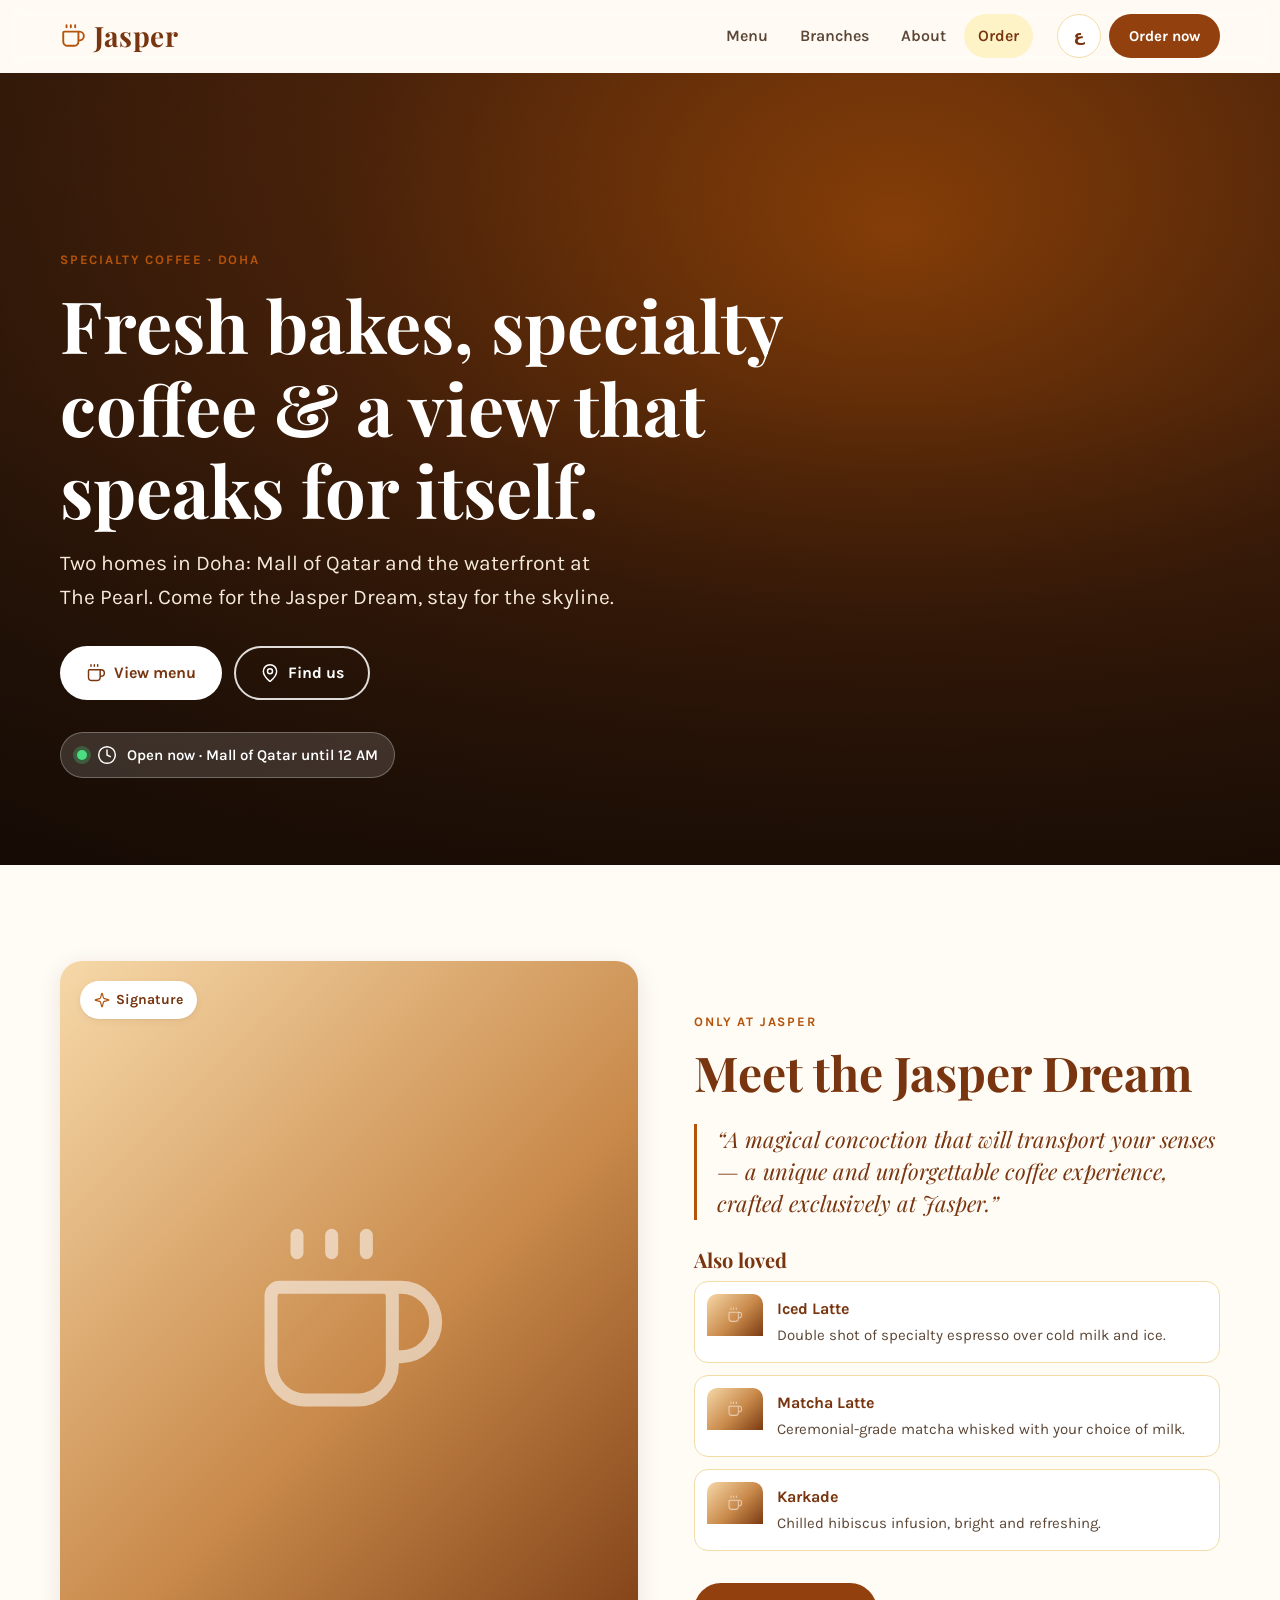
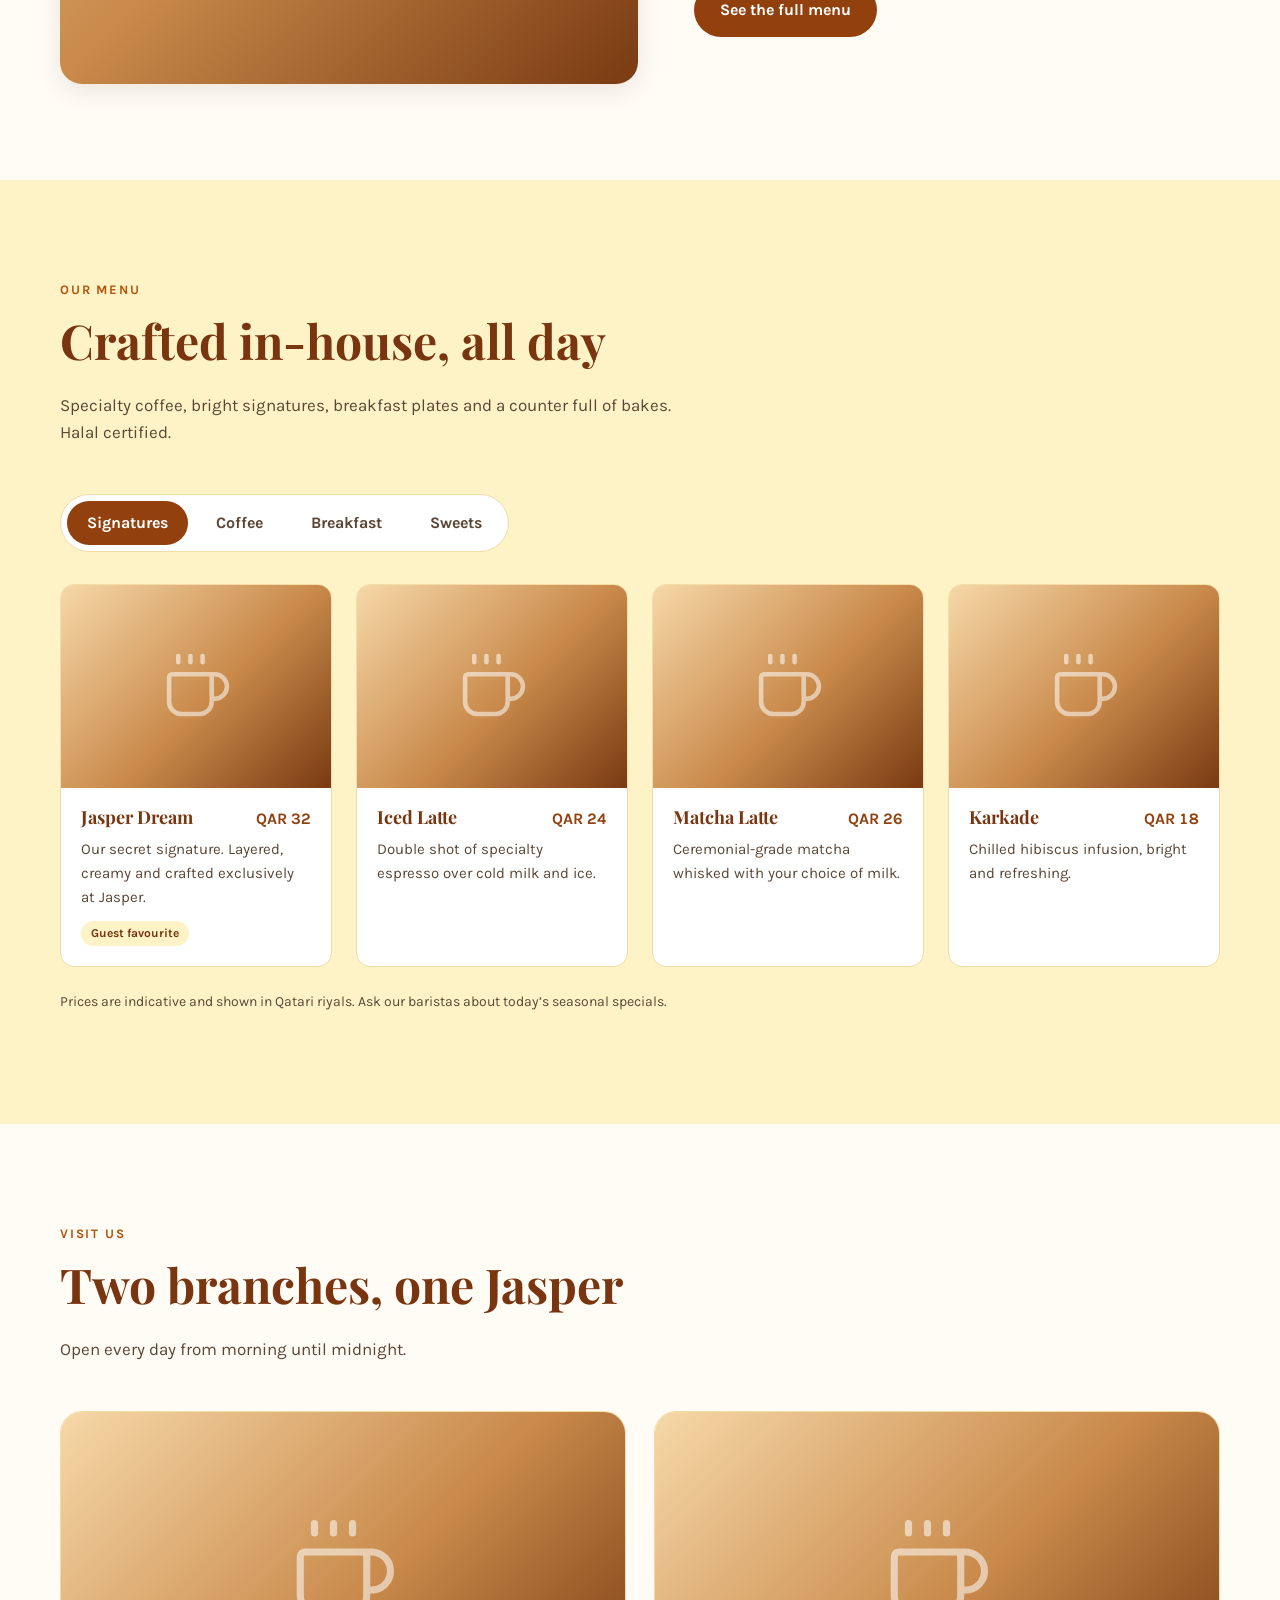
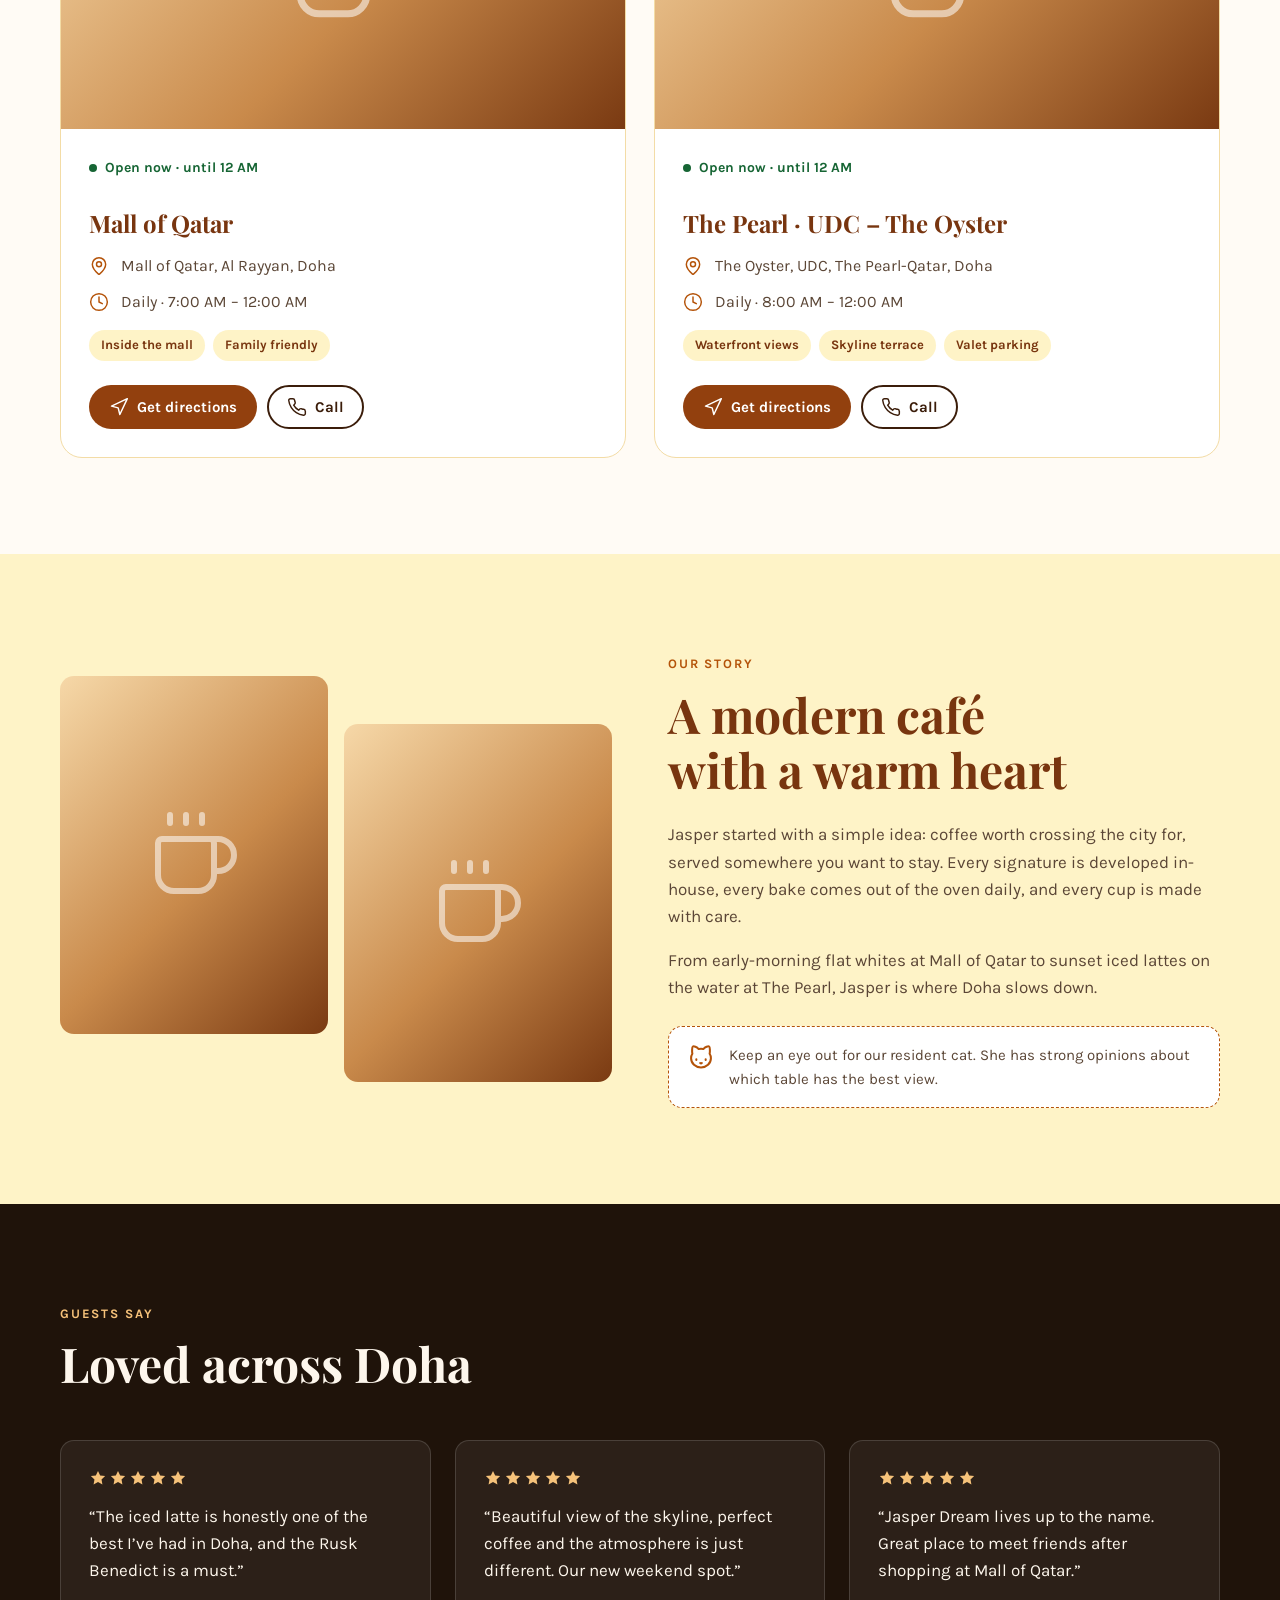
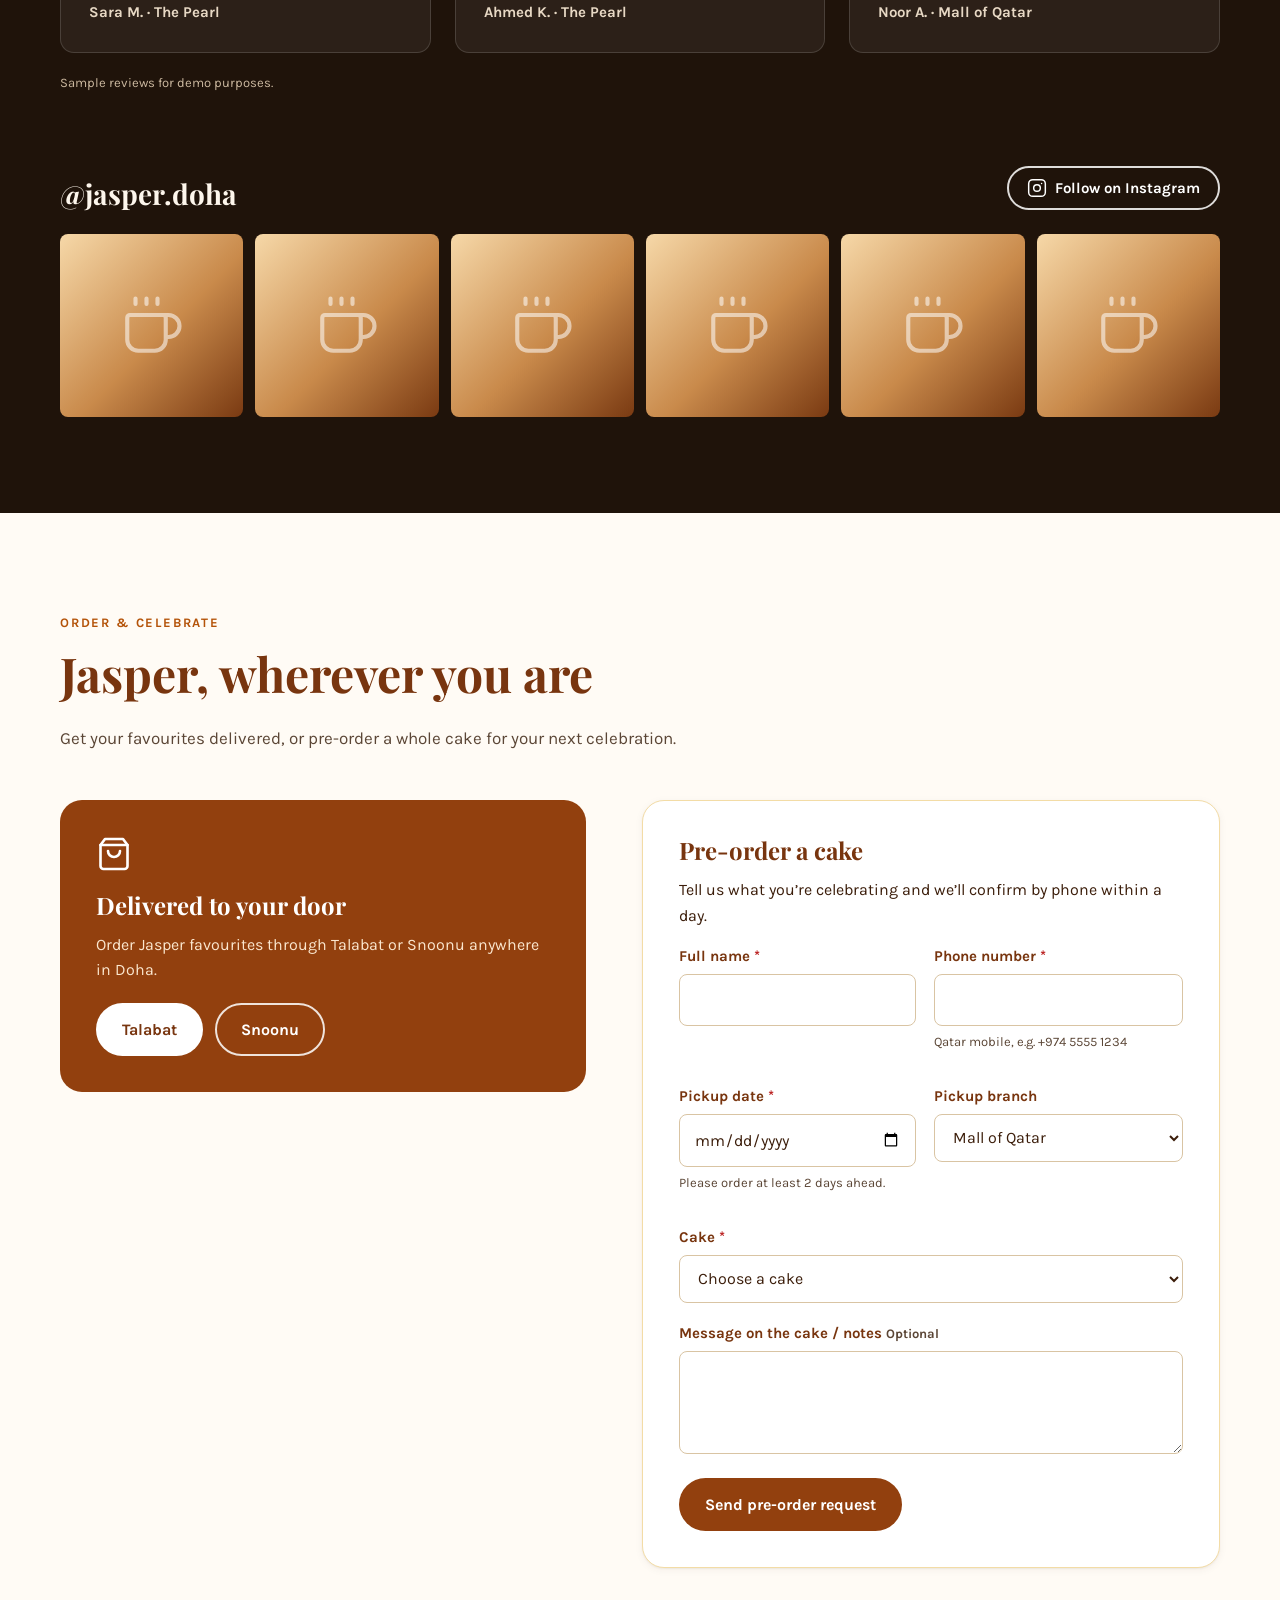
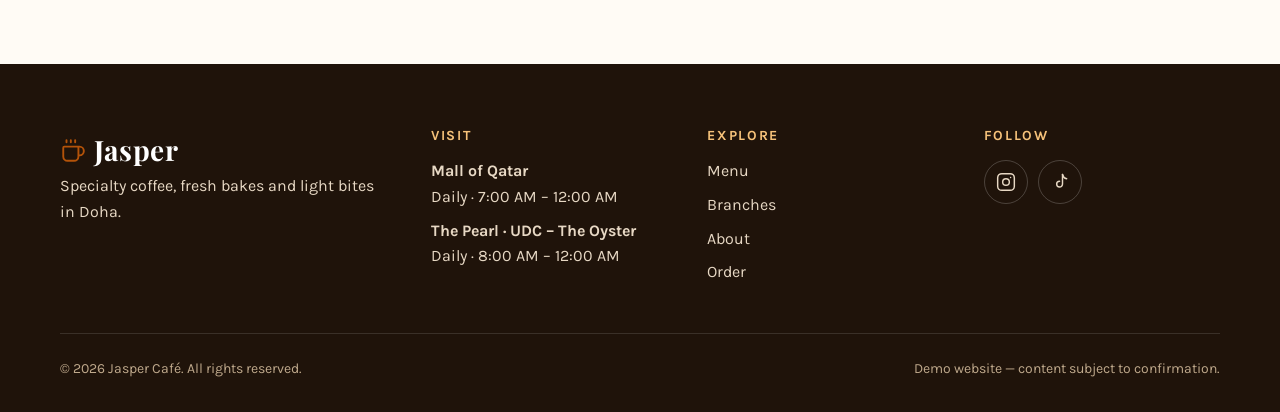
==== jasper-coffee/index.html @ a86ad7ac "Build Jasper Café Doha demo website Static bilingual (EN/AR, RTL) one-page site: signature drink, ta" ====
<!doctype html>
<html lang="en" dir="ltr">
<head>
  <meta charset="utf-8">
  <meta name="viewport" content="width=device-width, initial-scale=1">
  <title>Jasper Café — Specialty Coffee in Doha | Mall of Qatar &amp; The Pearl</title>
  <meta name="description" content="Specialty coffee, fresh bakes and light bites at Jasper Café, Mall of Qatar and The Pearl (UDC – The Oyster), Doha.">
  <meta name="theme-color" content="#92400e">
  <meta property="og:type" content="website">
  <meta property="og:title" content="Jasper Café — Specialty Coffee in Doha">
  <meta property="og:description" content="Fresh bakes, specialty coffee and light bites at Mall of Qatar and The Pearl.">
  <!-- TODO: replace with a real Jasper photo -->
  <meta property="og:image" content="https://images.unsplash.com/photo-1501339847302-ac426a4a7cbb?auto=format&fit=crop&w=1200&q=70">
  <link rel="icon" href="data:image/svg+xml,%3Csvg xmlns='http://www.w3.org/2000/svg' viewBox='0 0 64 64'%3E%3Crect width='64' height='64' rx='14' fill='%2392400e'/%3E%3Ctext x='32' y='45' text-anchor='middle' font-family='Georgia,serif' font-size='38' font-weight='700' fill='%23fff'%3EJ%3C/text%3E%3C/svg%3E">

  <link rel="preconnect" href="https://fonts.googleapis.com">
  <link rel="preconnect" href="https://fonts.gstatic.com" crossorigin>
  <link rel="stylesheet" href="https://fonts.googleapis.com/css2?family=Karla:wght@400;500;600;700&family=Playfair+Display:ital,wght@0,600;0,700;1,500&family=Noto+Naskh+Arabic:wght@600;700&family=Noto+Sans+Arabic:wght@400;500;700&display=swap">
  <link rel="preconnect" href="https://images.unsplash.com">
  <link rel="stylesheet" href="assets/styles.css">

  <script type="application/ld+json">
  {
    "@context": "https://schema.org",
    "@graph": [
      {
        "@type": "CafeOrCoffeeShop",
        "name": "Jasper Café — Mall of Qatar",
        "servesCuisine": ["Coffee", "Bakery", "Breakfast"],
        "priceRange": "$$",
        "address": { "@type": "PostalAddress", "streetAddress": "Mall of Qatar", "addressLocality": "Al Rayyan", "addressCountry": "QA" },
        "openingHours": "Mo-Su 07:00-24:00",
        "sameAs": ["https://www.instagram.com/jasper.doha/"]
      },
      {
        "@type": "CafeOrCoffeeShop",
        "name": "Jasper Café — The Pearl (UDC – The Oyster)",
        "servesCuisine": ["Coffee", "Bakery", "Breakfast"],
        "priceRange": "$$",
        "address": { "@type": "PostalAddress", "streetAddress": "The Oyster, UDC, The Pearl-Qatar", "addressLocality": "Doha", "addressCountry": "QA" },
        "openingHours": "Mo-Su 08:00-24:00",
        "sameAs": ["https://www.instagram.com/jasper.doha/"]
      }
    ]
  }
  </script>
</head>
<body>
  <!-- Inline SVG icon sprite (Lucide-style, 1.75 stroke) -->
  <svg width="0" height="0" style="position:absolute" aria-hidden="true" focusable="false">
    <defs>
      <symbol id="i-coffee" viewBox="0 0 24 24" fill="none" stroke="currentColor" stroke-width="1.75" stroke-linecap="round" stroke-linejoin="round"><path d="M10 2v2M14 2v2M6 2v2"/><path d="M16 8a1 1 0 0 1 1 1v8a4 4 0 0 1-4 4H7a4 4 0 0 1-4-4V9a1 1 0 0 1 1-1h14a4 4 0 1 1 0 8h-1"/></symbol>
      <symbol id="i-pin" viewBox="0 0 24 24" fill="none" stroke="currentColor" stroke-width="1.75" stroke-linecap="round" stroke-linejoin="round"><path d="M20 10c0 5-5.5 10.2-7.4 11.8a1 1 0 0 1-1.2 0C9.5 20.2 4 15 4 10a8 8 0 0 1 16 0"/><circle cx="12" cy="10" r="3"/></symbol>
      <symbol id="i-clock" viewBox="0 0 24 24" fill="none" stroke="currentColor" stroke-width="1.75" stroke-linecap="round" stroke-linejoin="round"><circle cx="12" cy="12" r="10"/><path d="M12 6v6l4 2"/></symbol>
      <symbol id="i-phone" viewBox="0 0 24 24" fill="none" stroke="currentColor" stroke-width="1.75" stroke-linecap="round" stroke-linejoin="round"><path d="M22 16.9v3a2 2 0 0 1-2.2 2 19.8 19.8 0 0 1-8.6-3.1 19.5 19.5 0 0 1-6-6A19.8 19.8 0 0 1 2.1 4.2 2 2 0 0 1 4.1 2h3a2 2 0 0 1 2 1.7c.1.9.4 1.8.7 2.7a2 2 0 0 1-.5 2.1L8 9.8a16 16 0 0 0 6 6l1.3-1.3a2 2 0 0 1 2.1-.4c.9.3 1.8.6 2.7.7a2 2 0 0 1 1.7 2z"/></symbol>
      <symbol id="i-nav" viewBox="0 0 24 24" fill="none" stroke="currentColor" stroke-width="1.75" stroke-linecap="round" stroke-linejoin="round"><path d="m3 11 19-9-9 19-2-8-8-2z"/></symbol>
      <symbol id="i-sparkle" viewBox="0 0 24 24" fill="none" stroke="currentColor" stroke-width="1.75" stroke-linecap="round" stroke-linejoin="round"><path d="M9.9 15.5A2 2 0 0 0 8.5 14.1L2.4 12.5a.5.5 0 0 1 0-1l6.1-1.6a2 2 0 0 0 1.4-1.4l1.6-6.1a.5.5 0 0 1 1 0l1.6 6.1a2 2 0 0 0 1.4 1.4l6.1 1.6a.5.5 0 0 1 0 1l-6.1 1.6a2 2 0 0 0-1.4 1.4l-1.6 6.1a.5.5 0 0 1-1 0z"/></symbol>
      <symbol id="i-menu" viewBox="0 0 24 24" fill="none" stroke="currentColor" stroke-width="1.75" stroke-linecap="round"><path d="M4 6h16M4 12h16M4 18h16"/></symbol>
      <symbol id="i-star" viewBox="0 0 24 24" fill="currentColor"><path d="M12 2.5l2.9 6 6.6.9-4.8 4.6 1.2 6.5L12 17.4l-5.9 3.1 1.2-6.5L2.5 9.4l6.6-.9z"/></symbol>
      <symbol id="i-insta" viewBox="0 0 24 24" fill="none" stroke="currentColor" stroke-width="1.75" stroke-linecap="round" stroke-linejoin="round"><rect x="2" y="2" width="20" height="20" rx="5"/><circle cx="12" cy="12" r="4"/><path d="M17.5 6.5h.01"/></symbol>
      <symbol id="i-tiktok" viewBox="0 0 24 24" fill="none" stroke="currentColor" stroke-width="1.75" stroke-linecap="round" stroke-linejoin="round"><path d="M15 3v11.5a3.5 3.5 0 1 1-3.5-3.5"/><path d="M15 3c.5 2.5 2.5 4.5 5 5"/></symbol>
      <symbol id="i-bag" viewBox="0 0 24 24" fill="none" stroke="currentColor" stroke-width="1.75" stroke-linecap="round" stroke-linejoin="round"><path d="M6 2 3 6v14a2 2 0 0 0 2 2h14a2 2 0 0 0 2-2V6l-3-4z"/><path d="M3 6h18M16 10a4 4 0 0 1-8 0"/></symbol>
      <symbol id="i-check" viewBox="0 0 24 24" fill="none" stroke="currentColor" stroke-width="2" stroke-linecap="round" stroke-linejoin="round"><circle cx="12" cy="12" r="10"/><path d="m9 12 2 2 4-4"/></symbol>
      <symbol id="i-cat" viewBox="0 0 24 24" fill="none" stroke="currentColor" stroke-width="1.75" stroke-linecap="round" stroke-linejoin="round"><path d="M12 5c.7 0 1.3.1 2 .2C15.6 3.4 18.2 2.5 19 3c.7.5.8 4.2.4 6.2.8 1.2 1.1 2.4 1.1 3.8 0 4.4-3.8 8-8.5 8S3.5 17.4 3.5 13c0-1.4.3-2.6 1.1-3.8C4.2 7.2 4.3 3.5 5 3c.8-.5 3.4.4 5 2.2.7-.1 1.3-.2 2-.2z"/><path d="M8 14v.5M16 14v.5M11.3 17.2a1 1 0 0 0 1.4 0"/></symbol>
    </defs>
  </svg>

  <a class="skip-link" href="#main" data-i18n="skip">Skip to main content</a>

  <header class="site-header">
    <div class="container header-inner">
      <a class="logo" href="#top" aria-label="Jasper Café">
        <svg aria-hidden="true"><use href="#i-coffee"/></svg>Jasper
      </a>

      <nav class="nav" id="site-nav" data-i18n-attr="aria-label:nav.label" aria-label="Main">
        <ul class="nav-list">
          <li><a href="#menu" data-i18n="nav.menu">Menu</a></li>
          <li><a href="#branches" data-i18n="nav.branches">Branches</a></li>
          <li><a href="#about" data-i18n="nav.about">About</a></li>
          <li><a href="#order" data-i18n="nav.order">Order</a></li>
        </ul>
      </nav>

      <div class="header-actions">
        <button class="lang-toggle" id="lang-toggle" type="button" lang="ar" aria-label="Switch to Arabic">ع</button>
        <a class="btn btn--primary btn--sm" href="#order"><span data-i18n="cta.order">Order now</span></a>
        <button class="menu-toggle" id="menu-toggle" type="button" aria-expanded="false" aria-controls="site-nav" aria-label="Open menu">
          <svg class="icon" aria-hidden="true"><use href="#i-menu"/></svg>
        </button>
      </div>
    </div>
  </header>

  <main id="main" tabindex="-1">
    <!-- HERO -->
    <section class="hero" id="top" aria-labelledby="hero-title">
      <div class="hero-media">
        <!-- TODO: replace with Jasper's own photo (e.g. The Pearl terrace at golden hour) -->
        <img src="https://images.unsplash.com/photo-1554118811-1e0d58224f24?auto=format&fit=crop&w=1920&q=70"
             srcset="https://images.unsplash.com/photo-1554118811-1e0d58224f24?auto=format&fit=crop&w=800&q=70 800w,
                     https://images.unsplash.com/photo-1554118811-1e0d58224f24?auto=format&fit=crop&w=1400&q=70 1400w,
                     https://images.unsplash.com/photo-1554118811-1e0d58224f24?auto=format&fit=crop&w=1920&q=70 1920w"
             sizes="100vw" alt="" width="1920" height="1280" fetchpriority="high" onerror="this.remove()">
      </div>
      <div class="container">
        <div class="hero-content">
          <span class="eyebrow" data-i18n="hero.eyebrow">Specialty coffee · Doha</span>
          <h1 id="hero-title" data-i18n="hero.title">Fresh bakes, specialty coffee &amp; a view that speaks for itself.</h1>
          <p class="hero-lede" data-i18n="hero.lede">Two homes in Doha: Mall of Qatar and the waterfront at The Pearl. Come for the Jasper Dream, stay for the skyline.</p>
          <div class="hero-ctas">
            <a class="btn btn--light" href="#menu"><svg class="icon" aria-hidden="true"><use href="#i-coffee"/></svg><span data-i18n="hero.cta1">View menu</span></a>
            <a class="btn btn--outline-light" href="#branches"><svg class="icon" aria-hidden="true"><use href="#i-pin"/></svg><span data-i18n="hero.cta2">Find us</span></a>
          </div>
          <p class="status-pill" id="hero-status" role="status">
            <span class="status-dot" aria-hidden="true"></span>
            <svg class="icon" aria-hidden="true"><use href="#i-clock"/></svg>
            <span id="hero-status-text">Open now</span>
          </p>
        </div>
      </div>
    </section>

    <!-- SIGNATURE -->
    <section class="section" aria-labelledby="sig-title">
      <div class="container signature-grid">
        <div class="signature-media ph reveal">
          <!-- TODO: real photo of the Jasper Dream -->
          <img src="https://images.unsplash.com/photo-1461023058943-07fcbe16d735?auto=format&fit=crop&w=1000&q=70"
               alt="" width="1000" height="1250" loading="lazy" decoding="async" data-i18n-attr="alt:items.dream.name">
          <span class="signature-badge"><svg aria-hidden="true"><use href="#i-sparkle"/></svg><span data-i18n="sig.badge">Signature</span></span>
        </div>
        <div class="signature-copy reveal">
          <span class="eyebrow" data-i18n="sig.eyebrow">Only at Jasper</span>
          <h2 id="sig-title" data-i18n="sig.title">Meet the Jasper Dream</h2>
          <blockquote data-i18n="sig.quote">“A magical concoction that will transport your senses — a unique and unforgettable coffee experience, crafted exclusively at Jasper.”</blockquote>
          <h3 data-i18n="sig.alsoTitle">Also loved</h3>
          <ul class="mini-list" id="sig-list"></ul>
          <a class="btn btn--primary" href="#menu"><span data-i18n="sig.cta">See the full menu</span></a>
        </div>
      </div>
    </section>

    <!-- MENU -->
    <section class="section section--band" id="menu" aria-labelledby="menu-title">
      <div class="container">
        <div class="section-head reveal">
          <span class="eyebrow" data-i18n="menu.eyebrow">Our menu</span>
          <h2 id="menu-title" data-i18n="menu.title">Crafted in-house, all day</h2>
          <p data-i18n="menu.lede">Specialty coffee, bright signatures, breakfast plates and a counter full of bakes. Halal certified.</p>
        </div>

        <div class="tabs" role="tablist" data-i18n-attr="aria-label:menu.tabs" aria-label="Menu categories">
          <button class="tab" role="tab" id="tab-signatures" data-tab="signatures" aria-selected="true" aria-controls="menu-panel" tabindex="0" data-i18n="menu.signatures">Signatures</button>
          <button class="tab" role="tab" id="tab-coffee" data-tab="coffee" aria-selected="false" aria-controls="menu-panel" tabindex="-1" data-i18n="menu.coffee">Coffee</button>
          <button class="tab" role="tab" id="tab-breakfast" data-tab="breakfast" aria-selected="false" aria-controls="menu-panel" tabindex="-1" data-i18n="menu.breakfast">Breakfast</button>
          <button class="tab" role="tab" id="tab-sweets" data-tab="sweets" aria-selected="false" aria-controls="menu-panel" tabindex="-1" data-i18n="menu.sweets">Sweets</button>
        </div>

        <ul class="menu-grid" id="menu-panel" role="tabpanel" aria-labelledby="tab-signatures" tabindex="0"></ul>
        <p class="note" data-i18n="menu.note">Prices are indicative and shown in Qatari riyals.</p>
      </div>
    </section>

    <!-- BRANCHES -->
    <section class="section" id="branches" aria-labelledby="br-title">
      <div class="container">
        <div class="section-head reveal">
          <span class="eyebrow" data-i18n="br.eyebrow">Visit us</span>
          <h2 id="br-title" data-i18n="br.title">Two branches, one Jasper</h2>
          <p data-i18n="br.lede">Open every day from morning until midnight.</p>
        </div>

        <div class="branch-grid">
          <article class="branch-card reveal" aria-labelledby="moq-name">
            <div class="ph">
              <!-- TODO: real photo of the Mall of Qatar branch -->
              <img src="https://images.unsplash.com/photo-1501339847302-ac426a4a7cbb?auto=format&fit=crop&w=900&q=70" alt="" data-i18n-attr="alt:br.moq.alt" width="900" height="506" loading="lazy" decoding="async">
            </div>
            <div class="branch-body">
              <p class="branch-status" id="status-moq"><span class="status-dot" aria-hidden="true"></span><span></span></p>
              <h3 id="moq-name" data-i18n="br.moq.name">Mall of Qatar</h3>
              <ul class="info-list">
                <li><svg class="icon" aria-hidden="true"><use href="#i-pin"/></svg><span><span class="visually-hidden" data-i18n="br.addressLabel">Address</span> <span data-i18n="br.moq.address">Mall of Qatar, Al Rayyan, Doha</span></span></li>
                <li><svg class="icon" aria-hidden="true"><use href="#i-clock"/></svg><span><span class="visually-hidden" data-i18n="br.hoursLabel">Opening hours</span> <span data-i18n="br.moq.hours">Daily · 7:00 AM – 12:00 AM</span></span></li>
              </ul>
              <div class="chips"><span class="chip" data-i18n="br.moq.chip1">Inside the mall</span><span class="chip" data-i18n="br.moq.chip2">Family friendly</span></div>
              <div class="branch-actions">
                <!-- TODO: paste the real Google Maps link and phone number -->
                <a class="btn btn--primary btn--sm" href="https://maps.app.goo.gl/XaTnfhuVvpYMGU3R7" target="_blank" rel="noopener"><svg class="icon" aria-hidden="true"><use href="#i-nav"/></svg><span data-i18n="br.directions">Get directions</span></a>
                <a class="btn btn--ghost btn--sm" href="tel:+97400000000"><svg class="icon" aria-hidden="true"><use href="#i-phone"/></svg><span data-i18n="br.call">Call</span></a>
              </div>
            </div>
          </article>

          <article class="branch-card reveal" aria-labelledby="pearl-name">
            <div class="ph">
              <!-- TODO: real photo of the Pearl branch terrace -->
              <img src="https://images.unsplash.com/photo-1445116572660-236099ec97a0?auto=format&fit=crop&w=900&q=70" alt="" data-i18n-attr="alt:br.pearl.alt" width="900" height="506" loading="lazy" decoding="async">
            </div>
            <div class="branch-body">
              <p class="branch-status" id="status-pearl"><span class="status-dot" aria-hidden="true"></span><span></span></p>
              <h3 id="pearl-name" data-i18n="br.pearl.name">The Pearl · UDC – The Oyster</h3>
              <ul class="info-list">
                <li><svg class="icon" aria-hidden="true"><use href="#i-pin"/></svg><span><span class="visually-hidden" data-i18n="br.addressLabel">Address</span> <span data-i18n="br.pearl.address">The Oyster, UDC, The Pearl-Qatar, Doha</span></span></li>
                <li><svg class="icon" aria-hidden="true"><use href="#i-clock"/></svg><span><span class="visually-hidden" data-i18n="br.hoursLabel">Opening hours</span> <span data-i18n="br.pearl.hours">Daily · 8:00 AM – 12:00 AM</span></span></li>
              </ul>
              <div class="chips"><span class="chip" data-i18n="br.pearl.chip1">Waterfront views</span><span class="chip" data-i18n="br.pearl.chip2">Skyline terrace</span><span class="chip" data-i18n="br.pearl.chip3">Valet parking</span></div>
              <div class="branch-actions">
                <a class="btn btn--primary btn--sm" href="https://maps.app.goo.gl/QiEiWHcrL4QmgPqV6" target="_blank" rel="noopener"><svg class="icon" aria-hidden="true"><use href="#i-nav"/></svg><span data-i18n="br.directions">Get directions</span></a>
                <a class="btn btn--ghost btn--sm" href="tel:+97400000000"><svg class="icon" aria-hidden="true"><use href="#i-phone"/></svg><span data-i18n="br.call">Call</span></a>
              </div>
            </div>
          </article>
        </div>
      </div>
    </section>

    <!-- ABOUT -->
    <section class="section section--band" id="about" aria-labelledby="about-title">
      <div class="container about-grid">
        <div class="about-photos reveal">
          <div class="ph"><img src="https://images.unsplash.com/photo-1511920170033-f8396924c348?auto=format&fit=crop&w=600&q=70" alt="Barista pouring latte art" data-i18n-attr="alt:about.alt1" width="600" height="800" loading="lazy" decoding="async"></div>
          <div class="ph"><img src="https://images.unsplash.com/photo-1509440159596-0249088772ff?auto=format&fit=crop&w=600&q=70" alt="Freshly baked pastries on a counter" data-i18n-attr="alt:about.alt2" width="600" height="800" loading="lazy" decoding="async"></div>
        </div>
        <div class="about-copy reveal">
          <span class="eyebrow" data-i18n="about.eyebrow">Our story</span>
          <h2 id="about-title" data-i18n="about.title">A modern café with a warm heart</h2>
          <!-- TODO: replace with the owners' real story -->
          <p data-i18n="about.p1">Jasper started with a simple idea: coffee worth crossing the city for, served somewhere you want to stay.</p>
          <p data-i18n="about.p2">From early-morning flat whites at Mall of Qatar to sunset iced lattes on the water at The Pearl, Jasper is where Doha slows down.</p>
          <div class="cat-note">
            <svg aria-hidden="true"><use href="#i-cat"/></svg>
            <p data-i18n="about.cat">Keep an eye out for our resident cat.</p>
          </div>
        </div>
      </div>
    </section>

    <!-- REVIEWS + INSTAGRAM -->
    <section class="section section--dark" aria-labelledby="rev-title">
      <div class="container">
        <div class="section-head reveal">
          <span class="eyebrow" data-i18n="rev.eyebrow">Guests say</span>
          <h2 id="rev-title" data-i18n="rev.title">Loved across Doha</h2>
        </div>
        <!-- TODO: replace with real Google reviews (with permission) -->
        <ul class="review-grid">
          <li class="reveal"><figure class="review">
            <div class="stars" role="img" data-i18n-attr="aria-label:rev.stars" aria-label="Rated 5 out of 5"><svg aria-hidden="true"><use href="#i-star"/></svg><svg aria-hidden="true"><use href="#i-star"/></svg><svg aria-hidden="true"><use href="#i-star"/></svg><svg aria-hidden="true"><use href="#i-star"/></svg><svg aria-hidden="true"><use href="#i-star"/></svg></div>
            <blockquote data-i18n="rev.1">“The iced latte is honestly one of the best I’ve had in Doha.”</blockquote>
            <figcaption data-i18n="rev.1by">Sara M. · The Pearl</figcaption>
          </figure></li>
          <li class="reveal"><figure class="review">
            <div class="stars" role="img" data-i18n-attr="aria-label:rev.stars" aria-label="Rated 5 out of 5"><svg aria-hidden="true"><use href="#i-star"/></svg><svg aria-hidden="true"><use href="#i-star"/></svg><svg aria-hidden="true"><use href="#i-star"/></svg><svg aria-hidden="true"><use href="#i-star"/></svg><svg aria-hidden="true"><use href="#i-star"/></svg></div>
            <blockquote data-i18n="rev.2">“Beautiful view of the skyline, perfect coffee.”</blockquote>
            <figcaption data-i18n="rev.2by">Ahmed K. · The Pearl</figcaption>
          </figure></li>
          <li class="reveal"><figure class="review">
            <div class="stars" role="img" data-i18n-attr="aria-label:rev.stars" aria-label="Rated 5 out of 5"><svg aria-hidden="true"><use href="#i-star"/></svg><svg aria-hidden="true"><use href="#i-star"/></svg><svg aria-hidden="true"><use href="#i-star"/></svg><svg aria-hidden="true"><use href="#i-star"/></svg><svg aria-hidden="true"><use href="#i-star"/></svg></div>
            <blockquote data-i18n="rev.3">“Jasper Dream lives up to the name.”</blockquote>
            <figcaption data-i18n="rev.3by">Noor A. · Mall of Qatar</figcaption>
          </figure></li>
        </ul>
        <p class="sample-label" data-i18n="rev.sample">Sample reviews for demo purposes.</p>

        <div class="insta reveal">
          <div class="insta-head">
            <h3 data-i18n="ig.title">@jasper.doha</h3>
            <a class="btn btn--outline-light btn--sm" href="https://www.instagram.com/jasper.doha/" target="_blank" rel="noopener"><svg class="icon" aria-hidden="true"><use href="#i-insta"/></svg><span data-i18n="ig.follow">Follow on Instagram</span></a>
          </div>
          <!-- TODO: swap for Jasper's real Instagram photos -->
          <ul class="insta-grid">
            <li><a href="https://www.instagram.com/jasper.doha/" target="_blank" rel="noopener"><div class="ph"><img src="https://images.unsplash.com/photo-1495474472287-4d71bcdd2085?auto=format&fit=crop&w=400&q=65" alt="Jasper Café Instagram photo" data-i18n-attr="alt:ig.alt" width="400" height="400" loading="lazy" decoding="async"></div></a></li>
            <li><a href="https://www.instagram.com/jasper.doha/" target="_blank" rel="noopener"><div class="ph"><img src="https://images.unsplash.com/photo-1442512595331-e89e73853f31?auto=format&fit=crop&w=400&q=65" alt="Jasper Café Instagram photo" data-i18n-attr="alt:ig.alt" width="400" height="400" loading="lazy" decoding="async"></div></a></li>
            <li><a href="https://www.instagram.com/jasper.doha/" target="_blank" rel="noopener"><div class="ph"><img src="https://images.unsplash.com/photo-1578985545062-69928b1d9587?auto=format&fit=crop&w=400&q=65" alt="Jasper Café Instagram photo" data-i18n-attr="alt:ig.alt" width="400" height="400" loading="lazy" decoding="async"></div></a></li>
            <li><a href="https://www.instagram.com/jasper.doha/" target="_blank" rel="noopener"><div class="ph"><img src="https://images.unsplash.com/photo-1514432324607-a09d9b4aefdd?auto=format&fit=crop&w=400&q=65" alt="Jasper Café Instagram photo" data-i18n-attr="alt:ig.alt" width="400" height="400" loading="lazy" decoding="async"></div></a></li>
            <li><a href="https://www.instagram.com/jasper.doha/" target="_blank" rel="noopener"><div class="ph"><img src="https://images.unsplash.com/photo-1447933601403-0c6688de566e?auto=format&fit=crop&w=400&q=65" alt="Jasper Café Instagram photo" data-i18n-attr="alt:ig.alt" width="400" height="400" loading="lazy" decoding="async"></div></a></li>
            <li><a href="https://www.instagram.com/jasper.doha/" target="_blank" rel="noopener"><div class="ph"><img src="https://images.unsplash.com/photo-1509042239860-f550ce710b93?auto=format&fit=crop&w=400&q=65" alt="Jasper Café Instagram photo" data-i18n-attr="alt:ig.alt" width="400" height="400" loading="lazy" decoding="async"></div></a></li>
          </ul>
        </div>
      </div>
    </section>

    <!-- ORDER + PRE-ORDER -->
    <section class="section" id="order" aria-labelledby="order-title">
      <div class="container">
        <div class="section-head reveal">
          <span class="eyebrow" data-i18n="order.eyebrow">Order &amp; celebrate</span>
          <h2 id="order-title" data-i18n="order.title">Jasper, wherever you are</h2>
          <p data-i18n="order.lede">Get your favourites delivered, or pre-order a whole cake for your next celebration.</p>
        </div>

        <div class="order-grid">
          <div class="delivery-card reveal">
            <svg class="icon" aria-hidden="true" style="width:36px;height:36px;margin-block-end:12px"><use href="#i-bag"/></svg>
            <h3 data-i18n="order.deliveryTitle">Delivered to your door</h3>
            <p data-i18n="order.deliveryText">Order Jasper favourites through Talabat or Snoonu anywhere in Doha.</p>
            <div class="delivery-actions">
              <a class="btn btn--light" href="https://www.talabat.com/qatar/jasper-cafe" target="_blank" rel="noopener">Talabat</a>
              <a class="btn btn--outline-light" href="https://snoonu.com/restaurants/jasper-caf%C3%A9" target="_blank" rel="noopener">Snoonu</a>
            </div>
          </div>

          <div class="form-card reveal">
            <h3 data-i18n="form.title">Pre-order a cake</h3>
            <p data-i18n="form.intro">Tell us what you’re celebrating and we’ll confirm by phone within a day.</p>
            <form id="preorder-form" novalidate>
              <div class="form-grid">
                <div class="field">
                  <label for="f-name"><span data-i18n="form.name">Full name</span> <span class="req" aria-hidden="true">*</span></label>
                  <input id="f-name" name="name" type="text" autocomplete="name" required aria-describedby="name-error">
                  <p class="field-error" id="name-error" aria-live="polite"></p>
                </div>
                <div class="field">
                  <label for="f-phone"><span data-i18n="form.phone">Phone number</span> <span class="req" aria-hidden="true">*</span></label>
                  <input id="f-phone" name="phone" type="tel" inputmode="tel" autocomplete="tel" dir="ltr" required aria-describedby="phone-hint phone-error">
                  <p class="field-hint" id="phone-hint" data-i18n="form.phoneHint">Qatar mobile, e.g. +974 5555 1234</p>
                  <p class="field-error" id="phone-error" aria-live="polite"></p>
                </div>
                <div class="field">
                  <label for="f-date"><span data-i18n="form.date">Pickup date</span> <span class="req" aria-hidden="true">*</span></label>
                  <input id="f-date" name="date" type="date" required aria-describedby="date-hint date-error">
                  <p class="field-hint" id="date-hint" data-i18n="form.dateHint">Please order at least 2 days ahead.</p>
                  <p class="field-error" id="date-error" aria-live="polite"></p>
                </div>
                <div class="field">
                  <label for="f-branch" data-i18n="form.branch">Pickup branch</label>
                  <select id="f-branch" name="branch">
                    <option value="moq" data-i18n="br.moq.name">Mall of Qatar</option>
                    <option value="pearl" data-i18n="br.pearl.name">The Pearl · UDC – The Oyster</option>
                  </select>
                </div>
                <div class="field field--full">
                  <label for="f-cake"><span data-i18n="form.cake">Cake</span> <span class="req" aria-hidden="true">*</span></label>
                  <select id="f-cake" name="cake" required aria-describedby="cake-error">
                    <option value="" data-i18n="form.cakeChoose">Choose a cake</option>
                    <option value="strawberry" data-i18n="form.cake1">Strawberry Shortcake</option>
                    <option value="tiramisu" data-i18n="form.cake2">Tiramisu</option>
                    <option value="banoffee" data-i18n="form.cake3">Banoffee</option>
                    <option value="dulce" data-i18n="form.cake4">Dulce de Leche</option>
                  </select>
                  <p class="field-error" id="cake-error" aria-live="polite"></p>
                </div>
                <div class="field field--full">
                  <label for="f-notes"><span data-i18n="form.notes">Message on the cake / notes</span> <span class="field-hint" data-i18n="form.notesHint">Optional</span></label>
                  <textarea id="f-notes" name="notes" rows="3"></textarea>
                </div>
              </div>
              <div class="form-footer">
                <button class="btn btn--primary" id="form-submit" type="submit"><span data-i18n="form.submit">Send pre-order request</span></button>
              </div>
              <p class="form-status" id="form-status" role="status" hidden>
                <svg class="icon" aria-hidden="true"><use href="#i-check"/></svg>
                <span data-i18n="form.success">Thank you! Your request was received.</span>
              </p>
            </form>
          </div>
        </div>
      </div>
    </section>
  </main>

  <footer class="site-footer">
    <div class="container">
      <div class="footer-grid">
        <div>
          <a class="logo" href="#top" aria-label="Jasper Café"><svg aria-hidden="true"><use href="#i-coffee"/></svg>Jasper</a>
          <p data-i18n="footer.tagline">Specialty coffee, fresh bakes and light bites in Doha.</p>
        </div>
        <div>
          <h2 data-i18n="footer.visit">Visit</h2>
          <ul>
            <li><strong data-i18n="br.moq.name">Mall of Qatar</strong><br><span data-i18n="br.moq.hours">Daily · 7:00 AM – 12:00 AM</span></li>
            <li><strong data-i18n="br.pearl.name">The Pearl · UDC – The Oyster</strong><br><span data-i18n="br.pearl.hours">Daily · 8:00 AM – 12:00 AM</span></li>
          </ul>
        </div>
        <div>
          <h2 data-i18n="footer.explore">Explore</h2>
          <ul>
            <li><a href="#menu" data-i18n="nav.menu">Menu</a></li>
            <li><a href="#branches" data-i18n="nav.branches">Branches</a></li>
            <li><a href="#about" data-i18n="nav.about">About</a></li>
            <li><a href="#order" data-i18n="nav.order">Order</a></li>
          </ul>
        </div>
        <div>
          <h2 data-i18n="footer.follow">Follow</h2>
          <div class="socials">
            <a href="https://www.instagram.com/jasper.doha/" target="_blank" rel="noopener" aria-label="Instagram"><svg class="icon" aria-hidden="true"><use href="#i-insta"/></svg></a>
            <!-- TODO: real TikTok link -->
            <a href="#" aria-label="TikTok"><svg class="icon" aria-hidden="true"><use href="#i-tiktok"/></svg></a>
          </div>
        </div>
      </div>
      <div class="footer-bottom">
        <span id="year-line">© Jasper Café. All rights reserved.</span>
        <span data-i18n="footer.demo">Demo website — content subject to confirmation.</span>
      </div>
    </div>
  </footer>

  <script src="assets/app.js" defer></script>
</body>
</html>
---- jasper-coffee/assets/styles.css ----
/* Jasper Café — demo site styles
   Tokens follow the UI/UX Pro Max "Bakery/Cafe" palette; layout uses logical
   properties so the Arabic (RTL) version mirrors automatically. */

:root {
  --color-primary: #92400e;
  --color-primary-hover: #7c360c;
  --color-on-primary: #ffffff;
  --color-secondary: #b45309;
  --color-background: #fffbf5;
  --color-band: #fef3c7;
  --color-foreground: #3b1d0a;
  --color-heading: #78350f;
  --color-card: #ffffff;
  --color-border: #f3dca6;
  --color-muted-foreground: #5b4636;
  --color-ring: #92400e;
  --color-success: #166534;
  --color-danger: #b91c1c;
  --color-dark: #1f130a;
  --color-on-dark: #fdf6ec;

  --font-heading: "Playfair Display", Georgia, "Times New Roman", serif;
  --font-body: "Karla", system-ui, -apple-system, "Segoe UI", sans-serif;

  --radius-sm: 8px;
  --radius: 14px;
  --radius-lg: 22px;
  --shadow-sm: 0 1px 2px rgb(60 30 10 / 0.06), 0 2px 8px rgb(60 30 10 / 0.05);
  --shadow: 0 6px 24px rgb(60 30 10 / 0.1);

  --space-section: 96px;
  --container: 1200px;
  --gutter: 20px;

  --ease-out: cubic-bezier(0.22, 1, 0.36, 1);
  --dur: 240ms;
  --z-header: 40;
  --z-skip: 100;
}

html[lang="ar"] {
  --font-heading: "Noto Naskh Arabic", "Playfair Display", serif;
  --font-body: "Noto Sans Arabic", "Karla", system-ui, sans-serif;
}

*,
*::before,
*::after { box-sizing: border-box; }

html { scroll-behavior: smooth; scroll-padding-top: 88px; -webkit-text-size-adjust: 100%; }

body {
  margin: 0;
  font-family: var(--font-body);
  font-size: 1rem;
  line-height: 1.6;
  color: var(--color-foreground);
  background: var(--color-background);
  -webkit-font-smoothing: antialiased;
  overflow-x: hidden;
}

img { display: block; max-width: 100%; height: auto; }
a { color: inherit; }
button, input, select, textarea { font: inherit; color: inherit; }
button { cursor: pointer; }

h1, h2, h3 {
  font-family: var(--font-heading);
  color: var(--color-heading);
  line-height: 1.15;
  margin: 0 0 0.5em;
  text-wrap: balance;
}
h1 { font-size: clamp(2.5rem, 6vw, 4.5rem); font-weight: 700; }
h2 { font-size: clamp(2rem, 4vw, 3rem); font-weight: 700; }
h3 { font-size: 1.25rem; font-weight: 700; }
p { margin: 0 0 1em; }
html[lang="ar"] h1, html[lang="ar"] h2, html[lang="ar"] h3 { line-height: 1.4; }

:focus-visible {
  outline: 3px solid var(--color-ring);
  outline-offset: 3px;
  border-radius: 4px;
}

.visually-hidden {
  position: absolute !important;
  width: 1px; height: 1px;
  overflow: hidden; clip: rect(0 0 0 0);
  white-space: nowrap;
}

.skip-link {
  position: absolute;
  inset-inline-start: 16px;
  top: -100px;
  z-index: var(--z-skip);
  background: var(--color-primary);
  color: var(--color-on-primary);
  padding: 12px 18px;
  border-radius: var(--radius-sm);
  text-decoration: none;
  font-weight: 600;
}
.skip-link:focus { top: 16px; }

.container {
  width: 100%;
  max-width: var(--container);
  margin-inline: auto;
  padding-inline: var(--gutter);
}

.section { padding-block: var(--space-section); }
.section--band { background: var(--color-band); }
.section--dark { background: var(--color-dark); color: var(--color-on-dark); }
.section--dark h2, .section--dark h3 { color: var(--color-on-dark); }

.eyebrow {
  display: inline-block;
  font-size: 0.8125rem;
  font-weight: 700;
  letter-spacing: 0.14em;
  text-transform: uppercase;
  color: var(--color-secondary);
  margin-block-end: 12px;
}
html[lang="ar"] .eyebrow { letter-spacing: 0; font-size: 0.9375rem; }
.section--dark .eyebrow { color: #f6c27a; }

.section-head { max-width: 640px; margin-block-end: 48px; }
.section-head p { color: var(--color-muted-foreground); font-size: 1.0625rem; }
.section--dark .section-head p { color: #e7d8c4; }

/* Buttons */
.btn {
  display: inline-flex;
  align-items: center;
  justify-content: center;
  gap: 8px;
  min-height: 48px;
  padding: 12px 24px;
  border-radius: 999px;
  border: 2px solid transparent;
  font-weight: 700;
  text-decoration: none;
  transition: background-color var(--dur) var(--ease-out), color var(--dur) var(--ease-out),
    border-color var(--dur) var(--ease-out), transform 120ms var(--ease-out);
  touch-action: manipulation;
}
.btn:active { transform: scale(0.97); }
.btn svg { width: 20px; height: 20px; flex-shrink: 0; }
.btn--primary { background: var(--color-primary); color: var(--color-on-primary); }
.btn--primary:hover { background: var(--color-primary-hover); }
.btn--ghost { border-color: currentColor; background: transparent; }
.btn--ghost:hover { background: rgb(146 64 14 / 0.08); }
.btn--light { background: #fff; color: var(--color-heading); }
.btn--light:hover { background: var(--color-band); }
.btn--outline-light { border-color: rgb(255 255 255 / 0.85); color: #fff; }
.btn--outline-light:hover { background: rgb(255 255 255 / 0.12); }
.btn--sm { min-height: 44px; padding: 8px 18px; font-size: 0.9375rem; }
.btn[disabled] { opacity: 0.5; cursor: not-allowed; }

.icon { width: 20px; height: 20px; flex-shrink: 0; }

/* Header */
.site-header {
  position: sticky;
  top: 0;
  z-index: var(--z-header);
  background: rgb(255 251 245 / 0.94);
  border-block-end: 1px solid transparent;
  transition: border-color var(--dur), box-shadow var(--dur);
}
@supports (backdrop-filter: blur(8px)) {
  .site-header { background: rgb(255 251 245 / 0.82); backdrop-filter: blur(10px); }
}
.site-header.is-scrolled { border-color: var(--color-border); box-shadow: var(--shadow-sm); }
.header-inner { display: flex; align-items: center; gap: 24px; min-height: 72px; }

.logo {
  font-family: "Playfair Display", Georgia, serif;
  font-size: 1.75rem;
  font-weight: 700;
  color: var(--color-heading);
  text-decoration: none;
  letter-spacing: 0.02em;
  display: inline-flex;
  align-items: center;
  gap: 8px;
  min-height: 44px;
}
.logo svg { width: 26px; height: 26px; color: var(--color-secondary); }

.nav { margin-inline-start: auto; }
.nav-list { display: flex; gap: 4px; list-style: none; margin: 0; padding: 0; }
.nav-list a {
  display: inline-flex;
  align-items: center;
  min-height: 44px;
  padding: 8px 14px;
  border-radius: 999px;
  text-decoration: none;
  font-weight: 600;
  color: var(--color-muted-foreground);
  transition: color var(--dur), background-color var(--dur);
}
.nav-list a:hover, .nav-list a[aria-current="true"] { color: var(--color-heading); background: var(--color-band); }

.header-actions { display: flex; align-items: center; gap: 8px; }
.lang-toggle {
  min-height: 44px;
  min-width: 44px;
  padding: 8px 14px;
  border-radius: 999px;
  border: 1.5px solid var(--color-border);
  background: #fff;
  font-weight: 700;
  color: var(--color-heading);
}
.lang-toggle:hover { border-color: var(--color-secondary); }

.menu-toggle {
  display: none;
  width: 44px; height: 44px;
  border-radius: 999px;
  border: 1.5px solid var(--color-border);
  background: #fff;
  align-items: center;
  justify-content: center;
  color: var(--color-heading);
}

/* Hero */
.hero {
  position: relative;
  min-height: 88vh;
  min-height: 88dvh;
  display: flex;
  align-items: flex-end;
  color: #fff;
  isolation: isolate;
  overflow: hidden;
  background: radial-gradient(ellipse at 70% 20%, #b45309 0%, #5b2a0c 45%, #1f130a 100%);
}
.hero-media { position: absolute; inset: 0; z-index: -2; }
.hero-media img { width: 100%; height: 100%; object-fit: cover; }
.hero::after {
  content: "";
  position: absolute;
  inset: 0;
  z-index: -1;
  background: linear-gradient(180deg, rgb(20 10 4 / 0.25) 0%, rgb(20 10 4 / 0.35) 40%, rgb(20 10 4 / 0.82) 100%);
}
.hero-content { padding-block: 120px 72px; max-width: 760px; }
.hero h1 { color: #fff; margin-block-end: 16px; }
.hero-lede { font-size: clamp(1.0625rem, 2vw, 1.3125rem); color: #f5e9da; max-width: 560px; margin-block-end: 32px; }
.hero-ctas { display: flex; flex-wrap: wrap; gap: 12px; margin-block-end: 32px; }

.status-pill {
  display: inline-flex;
  align-items: center;
  gap: 10px;
  padding: 10px 16px;
  border-radius: 999px;
  background: rgb(255 255 255 / 0.14);
  border: 1px solid rgb(255 255 255 / 0.28);
  font-weight: 600;
  font-size: 0.9375rem;
}
.status-dot { width: 10px; height: 10px; border-radius: 50%; background: #4ade80; box-shadow: 0 0 0 4px rgb(74 222 128 / 0.25); }
.is-closed .status-dot { background: #fca5a5; box-shadow: 0 0 0 4px rgb(252 165 165 / 0.25); }

/* Signature */
.signature-grid { display: grid; grid-template-columns: 1.1fr 1fr; gap: 56px; align-items: center; }
.signature-media {
  position: relative;
  aspect-ratio: 4 / 5;
  border-radius: var(--radius-lg);
  overflow: hidden;
  box-shadow: var(--shadow);
}
.signature-badge {
  position: absolute;
  inset-block-start: 20px;
  inset-inline-start: 20px;
  background: #fff;
  color: var(--color-heading);
  font-weight: 700;
  font-size: 0.875rem;
  padding: 8px 14px;
  border-radius: 999px;
  display: inline-flex;
  gap: 6px;
  align-items: center;
  box-shadow: var(--shadow-sm);
}
.signature-badge svg { width: 16px; height: 16px; color: var(--color-secondary); }
.signature-copy blockquote {
  margin: 0 0 28px;
  padding-inline-start: 20px;
  border-inline-start: 3px solid var(--color-secondary);
  font-family: var(--font-heading);
  font-size: 1.375rem;
  font-style: italic;
  color: var(--color-heading);
  line-height: 1.45;
}
html[lang="ar"] .signature-copy blockquote { font-style: normal; }
.mini-list { list-style: none; padding: 0; margin: 0 0 32px; display: grid; gap: 12px; }
.mini-list li {
  display: flex;
  align-items: center;
  gap: 14px;
  padding: 12px;
  background: var(--color-card);
  border: 1px solid var(--color-border);
  border-radius: var(--radius);
}
.mini-thumb {
  width: 56px; height: 56px;
  border-radius: 10px;
  overflow: hidden;
  flex-shrink: 0;
}
.mini-list strong { display: block; color: var(--color-heading); }
.mini-list span { font-size: 0.9375rem; color: var(--color-muted-foreground); }

/* Image placeholders: warm gradient shows through if a photo fails to load */
.ph { background: linear-gradient(135deg, #f6d8a8, #c98a4b 55%, #7a3a12); position: relative; }
.ph img { width: 100%; height: 100%; object-fit: cover; }
.ph.img-failed::before {
  content: "";
  position: absolute;
  inset: 0;
  margin: auto;
  width: 36%;
  height: 36%;
  opacity: 0.55;
  background: no-repeat center / contain
    url("data:image/svg+xml,%3Csvg xmlns='http://www.w3.org/2000/svg' viewBox='0 0 24 24' fill='none' stroke='%23fff' stroke-width='1.5' stroke-linecap='round' stroke-linejoin='round'%3E%3Cpath d='M10 2v2M14 2v2M16 8a1 1 0 0 1 1 1v8a4 4 0 0 1-4 4H7a4 4 0 0 1-4-4V9a1 1 0 0 1 1-1h14a4 4 0 1 1 0 8h-1M6 2v2'/%3E%3C/svg%3E");
}

/* Menu */
.tabs {
  display: flex;
  flex-wrap: wrap;
  gap: 8px;
  margin-block-end: 32px;
  padding: 6px;
  background: var(--color-card);
  border: 1px solid var(--color-border);
  border-radius: 999px;
  width: fit-content;
  max-width: 100%;
}
.tab {
  min-height: 44px;
  padding: 8px 20px;
  border: 0;
  border-radius: 999px;
  background: transparent;
  font-weight: 700;
  color: var(--color-muted-foreground);
  transition: background-color var(--dur), color var(--dur);
}
.tab:hover { color: var(--color-heading); background: var(--color-band); }
.tab[aria-selected="true"] { background: var(--color-primary); color: var(--color-on-primary); }

.menu-grid {
  display: grid;
  grid-template-columns: repeat(auto-fill, minmax(260px, 1fr));
  gap: 24px;
  list-style: none;
  margin: 0;
  padding: 0;
}
.menu-card {
  background: var(--color-card);
  border: 1px solid var(--color-border);
  border-radius: var(--radius);
  overflow: hidden;
  display: flex;
  flex-direction: column;
  transition: box-shadow var(--dur) var(--ease-out), transform var(--dur) var(--ease-out);
}
.menu-card:hover { box-shadow: var(--shadow); transform: translateY(-3px); }
.menu-card .ph { aspect-ratio: 4 / 3; }
.menu-card-body { padding: 18px 20px 20px; display: flex; flex-direction: column; gap: 6px; flex: 1; }
.menu-card-top { display: flex; justify-content: space-between; align-items: baseline; gap: 12px; }
.menu-card h3 { margin: 0; font-size: 1.125rem; }
.price {
  font-weight: 700;
  color: var(--color-primary);
  font-variant-numeric: tabular-nums;
  white-space: nowrap;
}
.menu-card p { margin: 0; color: var(--color-muted-foreground); font-size: 0.9375rem; }
.tag {
  align-self: flex-start;
  margin-block-start: 6px;
  font-size: 0.75rem;
  font-weight: 700;
  padding: 3px 10px;
  border-radius: 999px;
  background: var(--color-band);
  color: var(--color-heading);
}
.note { margin-block-start: 24px; font-size: 0.875rem; color: var(--color-muted-foreground); }

/* Branches */
.branch-grid { display: grid; grid-template-columns: repeat(2, 1fr); gap: 28px; }
.branch-card {
  background: var(--color-card);
  border: 1px solid var(--color-border);
  border-radius: var(--radius-lg);
  overflow: hidden;
  display: flex;
  flex-direction: column;
}
.branch-card .ph { aspect-ratio: 16 / 9; }
.branch-body { padding: 28px; display: flex; flex-direction: column; gap: 16px; flex: 1; }
.branch-body h3 { font-size: 1.5rem; margin: 0; }
.branch-status {
  display: inline-flex;
  align-items: center;
  gap: 8px;
  font-weight: 700;
  font-size: 0.875rem;
  color: var(--color-success);
}
.branch-status .status-dot { width: 8px; height: 8px; box-shadow: none; background: currentColor; }
.branch-status.is-closed { color: var(--color-danger); }
.branch-status.is-closed .status-dot { background: currentColor; }
.info-list { list-style: none; margin: 0; padding: 0; display: grid; gap: 10px; }
.info-list li { display: flex; gap: 12px; align-items: flex-start; color: var(--color-muted-foreground); }
.info-list svg { color: var(--color-secondary); margin-block-start: 3px; }
.chips { display: flex; flex-wrap: wrap; gap: 8px; }
.chip {
  font-size: 0.8125rem;
  font-weight: 700;
  padding: 5px 12px;
  border-radius: 999px;
  background: var(--color-band);
  color: var(--color-heading);
}
.branch-actions { display: flex; flex-wrap: wrap; gap: 10px; margin-block-start: auto; padding-block-start: 8px; }

/* About */
.about-grid { display: grid; grid-template-columns: 1fr 1fr; gap: 56px; align-items: center; }
.about-photos { display: grid; grid-template-columns: 1fr 1fr; gap: 16px; }
.about-photos .ph { border-radius: var(--radius); overflow: hidden; aspect-ratio: 3 / 4; }
.about-photos .ph:nth-child(2) { margin-block-start: 48px; }
.about-copy p { color: var(--color-muted-foreground); font-size: 1.0625rem; }
.cat-note {
  display: flex;
  gap: 14px;
  align-items: flex-start;
  margin-block-start: 24px;
  padding: 16px 18px;
  background: var(--color-card);
  border: 1px dashed var(--color-secondary);
  border-radius: var(--radius);
}
.cat-note svg { color: var(--color-secondary); width: 28px; height: 28px; flex-shrink: 0; }
.cat-note p { margin: 0; font-size: 0.9375rem; }

/* Reviews */
.review-grid { display: grid; grid-template-columns: repeat(3, 1fr); gap: 24px; list-style: none; margin: 0; padding: 0; }
.review {
  background: rgb(255 255 255 / 0.06);
  border: 1px solid rgb(255 255 255 / 0.14);
  border-radius: var(--radius);
  padding: 28px;
  display: flex;
  flex-direction: column;
  gap: 16px;
  margin: 0;
}
.stars { display: flex; gap: 2px; color: #f6c27a; }
.stars svg { width: 18px; height: 18px; }
.review blockquote { margin: 0; font-size: 1.0625rem; line-height: 1.6; color: #fdf6ec; }
.review figcaption { font-weight: 700; color: #e7d8c4; font-size: 0.9375rem; }
.sample-label { font-size: 0.8125rem; color: #cbb89f; margin-block-start: 20px; }

.insta { margin-block-start: 72px; }
.insta-head { display: flex; flex-wrap: wrap; justify-content: space-between; align-items: end; gap: 16px; margin-block-end: 24px; }
.insta-head h3 { font-size: 1.75rem; margin: 0; }
.insta-grid { display: grid; grid-template-columns: repeat(6, 1fr); gap: 12px; list-style: none; margin: 0; padding: 0; }
.insta-grid a { display: block; border-radius: var(--radius-sm); overflow: hidden; aspect-ratio: 1; }
.insta-grid .ph { width: 100%; height: 100%; transition: opacity var(--dur); }
.insta-grid a:hover .ph { opacity: 0.85; }

/* Order + pre-order */
.order-grid { display: grid; grid-template-columns: 1fr 1.1fr; gap: 56px; align-items: start; }
.delivery-card {
  background: var(--color-primary);
  color: var(--color-on-primary);
  border-radius: var(--radius-lg);
  padding: 36px;
}
.delivery-card h3 { color: #fff; font-size: 1.5rem; }
.delivery-card p { color: #fbe7cf; }
.delivery-actions { display: flex; flex-wrap: wrap; gap: 12px; margin-block-start: 20px; }

.form-card {
  background: var(--color-card);
  border: 1px solid var(--color-border);
  border-radius: var(--radius-lg);
  padding: 36px;
  box-shadow: var(--shadow-sm);
}
.form-card h3 { font-size: 1.5rem; }
.form-grid { display: grid; grid-template-columns: 1fr 1fr; gap: 18px; }
.field { display: flex; flex-direction: column; gap: 6px; }
.field--full { grid-column: 1 / -1; }
.field label { font-weight: 700; font-size: 0.9375rem; color: var(--color-heading); }
.req { color: var(--color-danger); }
.field input, .field select, .field textarea {
  min-height: 48px;
  padding: 12px 14px;
  border: 1.5px solid #d9c4a3;
  border-radius: var(--radius-sm);
  background: #fff;
  font-size: 1rem;
  transition: border-color var(--dur), box-shadow var(--dur);
}
.field textarea { min-height: 96px; resize: vertical; }
.field input:focus-visible, .field select:focus-visible, .field textarea:focus-visible {
  outline: none;
  border-color: var(--color-ring);
  box-shadow: 0 0 0 3px rgb(146 64 14 / 0.25);
}
.field [aria-invalid="true"] { border-color: var(--color-danger); }
.field-hint { font-size: 0.8125rem; color: var(--color-muted-foreground); }
.field-error { font-size: 0.875rem; color: var(--color-danger); font-weight: 600; min-height: 0; }
.field-error:empty { display: none; }
.form-footer { display: flex; flex-wrap: wrap; align-items: center; gap: 16px; margin-block-start: 24px; }
.form-status {
  display: flex;
  gap: 10px;
  align-items: center;
  padding: 14px 16px;
  margin-block-start: 20px;
  border-radius: var(--radius-sm);
  background: #dcfce7;
  color: var(--color-success);
  font-weight: 600;
}
.form-status[hidden] { display: none; }
.spinner {
  width: 18px; height: 18px;
  border: 2px solid rgb(255 255 255 / 0.4);
  border-top-color: #fff;
  border-radius: 50%;
  animation: spin 0.8s linear infinite;
}
@keyframes spin { to { transform: rotate(360deg); } }

/* Footer */
.site-footer { background: var(--color-dark); color: #e7d8c4; padding-block: 64px 32px; }
.footer-grid { display: grid; grid-template-columns: 1.4fr 1fr 1fr 1fr; gap: 40px; }
.site-footer .logo { color: #fff; }
.site-footer h2 {
  font-family: var(--font-body);
  font-size: 0.875rem;
  letter-spacing: 0.12em;
  text-transform: uppercase;
  color: #f6c27a;
  margin-block-end: 14px;
}
html[lang="ar"] .site-footer h2 { letter-spacing: 0; }
.site-footer ul { list-style: none; margin: 0; padding: 0; display: grid; gap: 8px; }
.site-footer a { text-decoration: none; }
.site-footer a:hover { color: #fff; text-decoration: underline; }
.socials { display: flex; gap: 10px; margin-block-start: 16px; }
.socials a {
  width: 44px; height: 44px;
  display: inline-flex;
  align-items: center;
  justify-content: center;
  border-radius: 999px;
  border: 1px solid rgb(255 255 255 / 0.2);
}
.socials a:hover { background: rgb(255 255 255 / 0.1); text-decoration: none; }
.footer-bottom {
  margin-block-start: 48px;
  padding-block-start: 24px;
  border-block-start: 1px solid rgb(255 255 255 / 0.12);
  display: flex;
  flex-wrap: wrap;
  justify-content: space-between;
  gap: 12px;
  font-size: 0.875rem;
  color: #bfa98c;
}

/* Reveal on scroll (only when JS + motion allowed) */
.js-motion .reveal { opacity: 0; transform: translateY(18px); transition: opacity 500ms var(--ease-out), transform 500ms var(--ease-out); }
.js-motion .reveal.is-visible { opacity: 1; transform: none; }

/* Responsive */
@media (max-width: 1023px) {
  :root { --space-section: 72px; }
  .signature-grid, .about-grid, .order-grid { grid-template-columns: 1fr; gap: 40px; }
  .signature-media { aspect-ratio: 16 / 11; }
  .review-grid { grid-template-columns: 1fr; }
  .insta-grid { grid-template-columns: repeat(3, 1fr); }
  .footer-grid { grid-template-columns: 1fr 1fr; }
}

@media (max-width: 767px) {
  :root { --space-section: 56px; --gutter: 16px; }
  .menu-toggle { display: inline-flex; }
  .nav {
    position: absolute;
    inset-inline: 0;
    top: 100%;
    background: var(--color-background);
    border-block-end: 1px solid var(--color-border);
    box-shadow: var(--shadow);
    padding: 12px var(--gutter) 20px;
    display: none;
  }
  .nav.is-open { display: block; }
  .nav-list { flex-direction: column; }
  .nav-list a { width: 100%; padding: 12px 16px; }
  .header-actions { margin-inline-start: auto; }
  .header-actions .btn--primary { display: none; }
  .branch-grid, .form-grid { grid-template-columns: 1fr; }
  .form-card, .delivery-card { padding: 24px; }
  .branch-body { padding: 22px; }
  .tabs { border-radius: var(--radius); }
  .tab { flex: 1 1 auto; }
  .hero-content { padding-block: 96px 48px; }
  .hero-ctas .btn { flex: 1 1 auto; }
  .footer-grid { grid-template-columns: 1fr; }
  .about-photos .ph:nth-child(2) { margin-block-start: 24px; }
}

@media (prefers-reduced-motion: reduce) {
  html { scroll-behavior: auto; }
  *, *::before, *::after { transition-duration: 0.01ms !important; animation-duration: 0.01ms !important; animation-iteration-count: 1 !important; }
  .menu-card:hover { transform: none; }
}
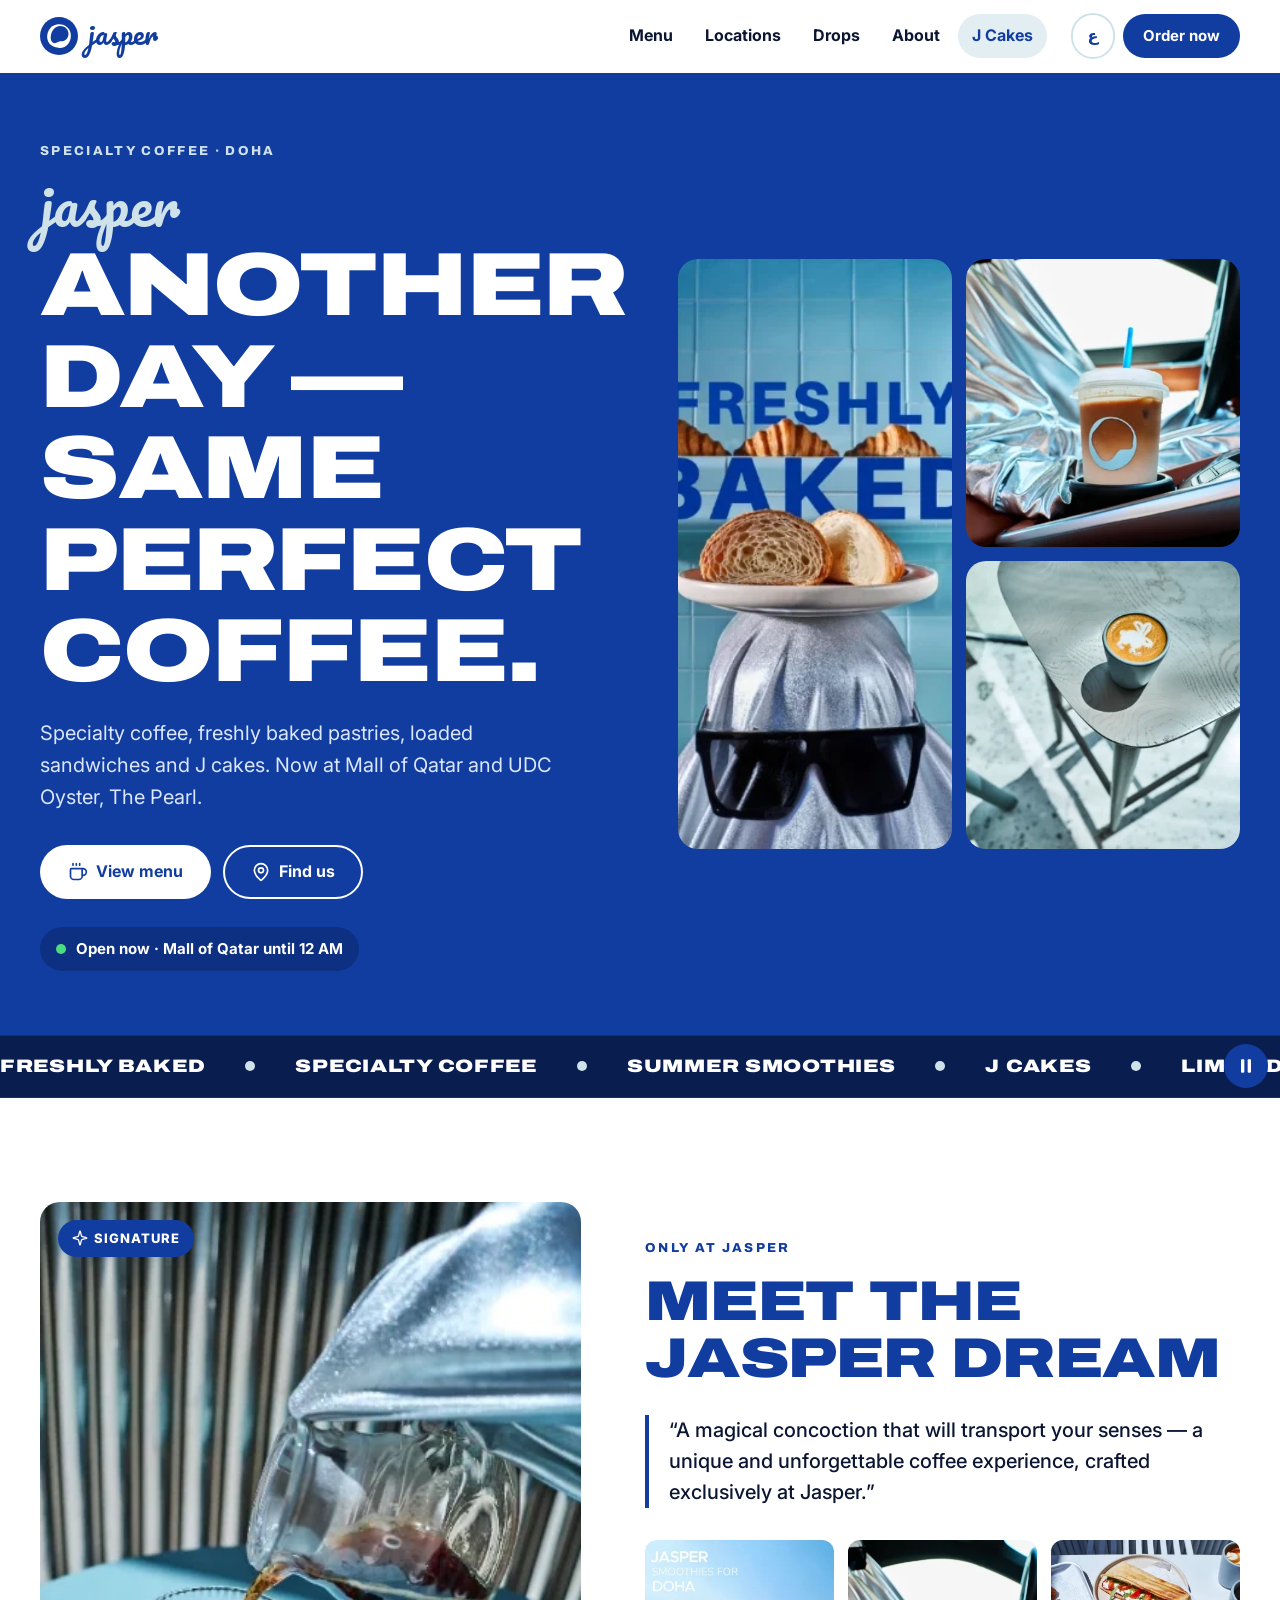
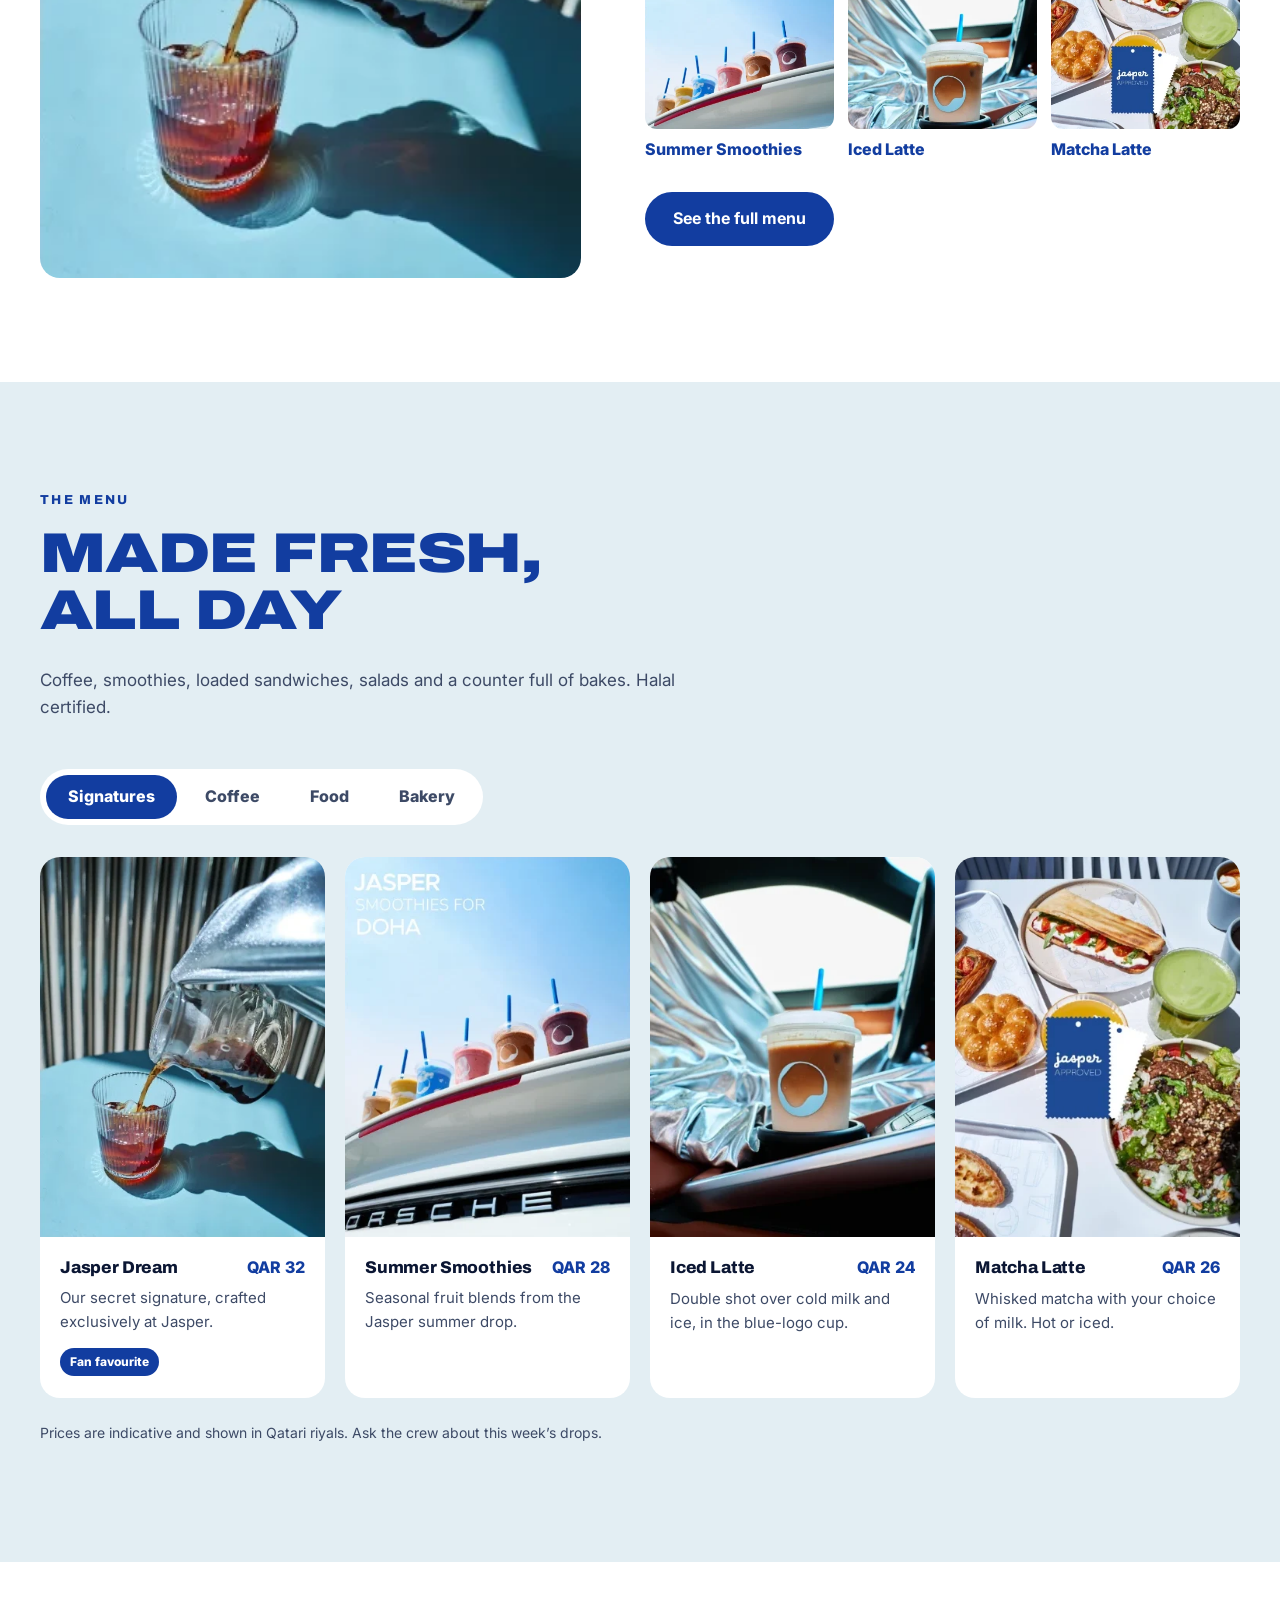
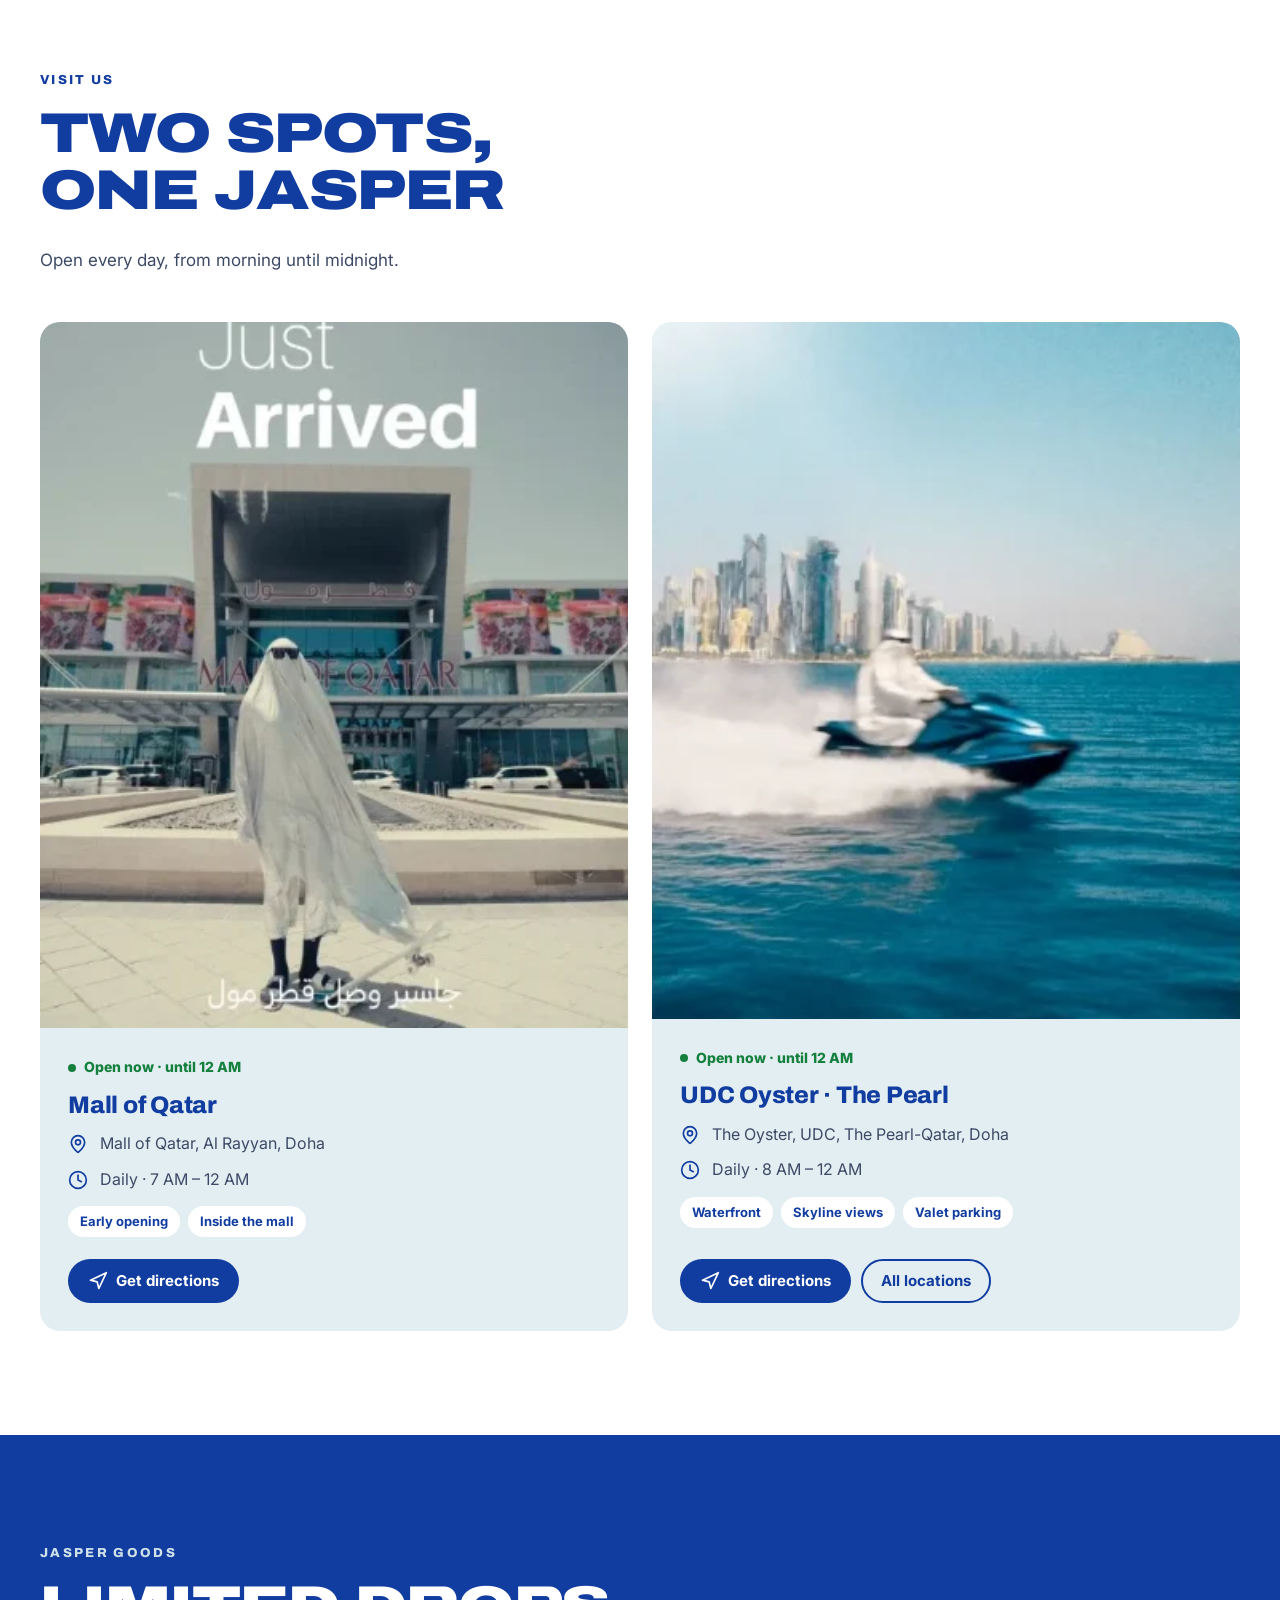
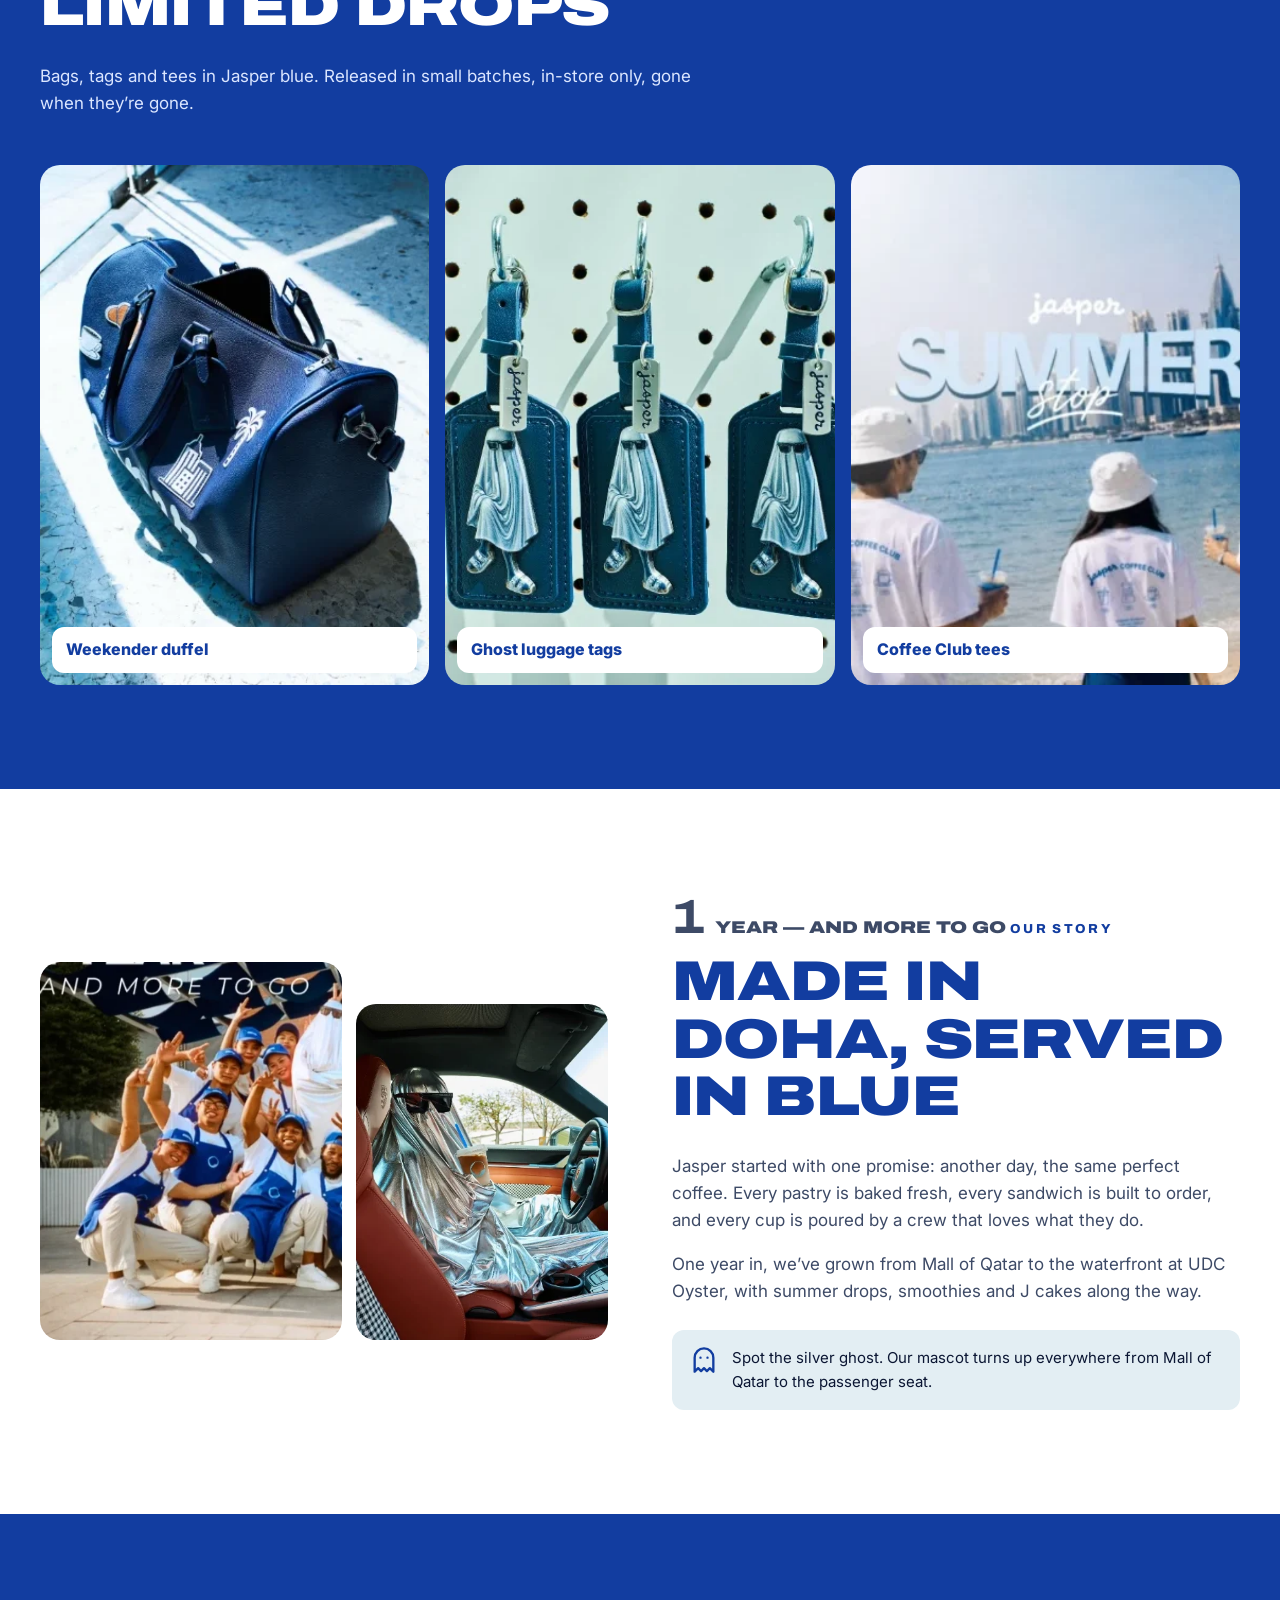
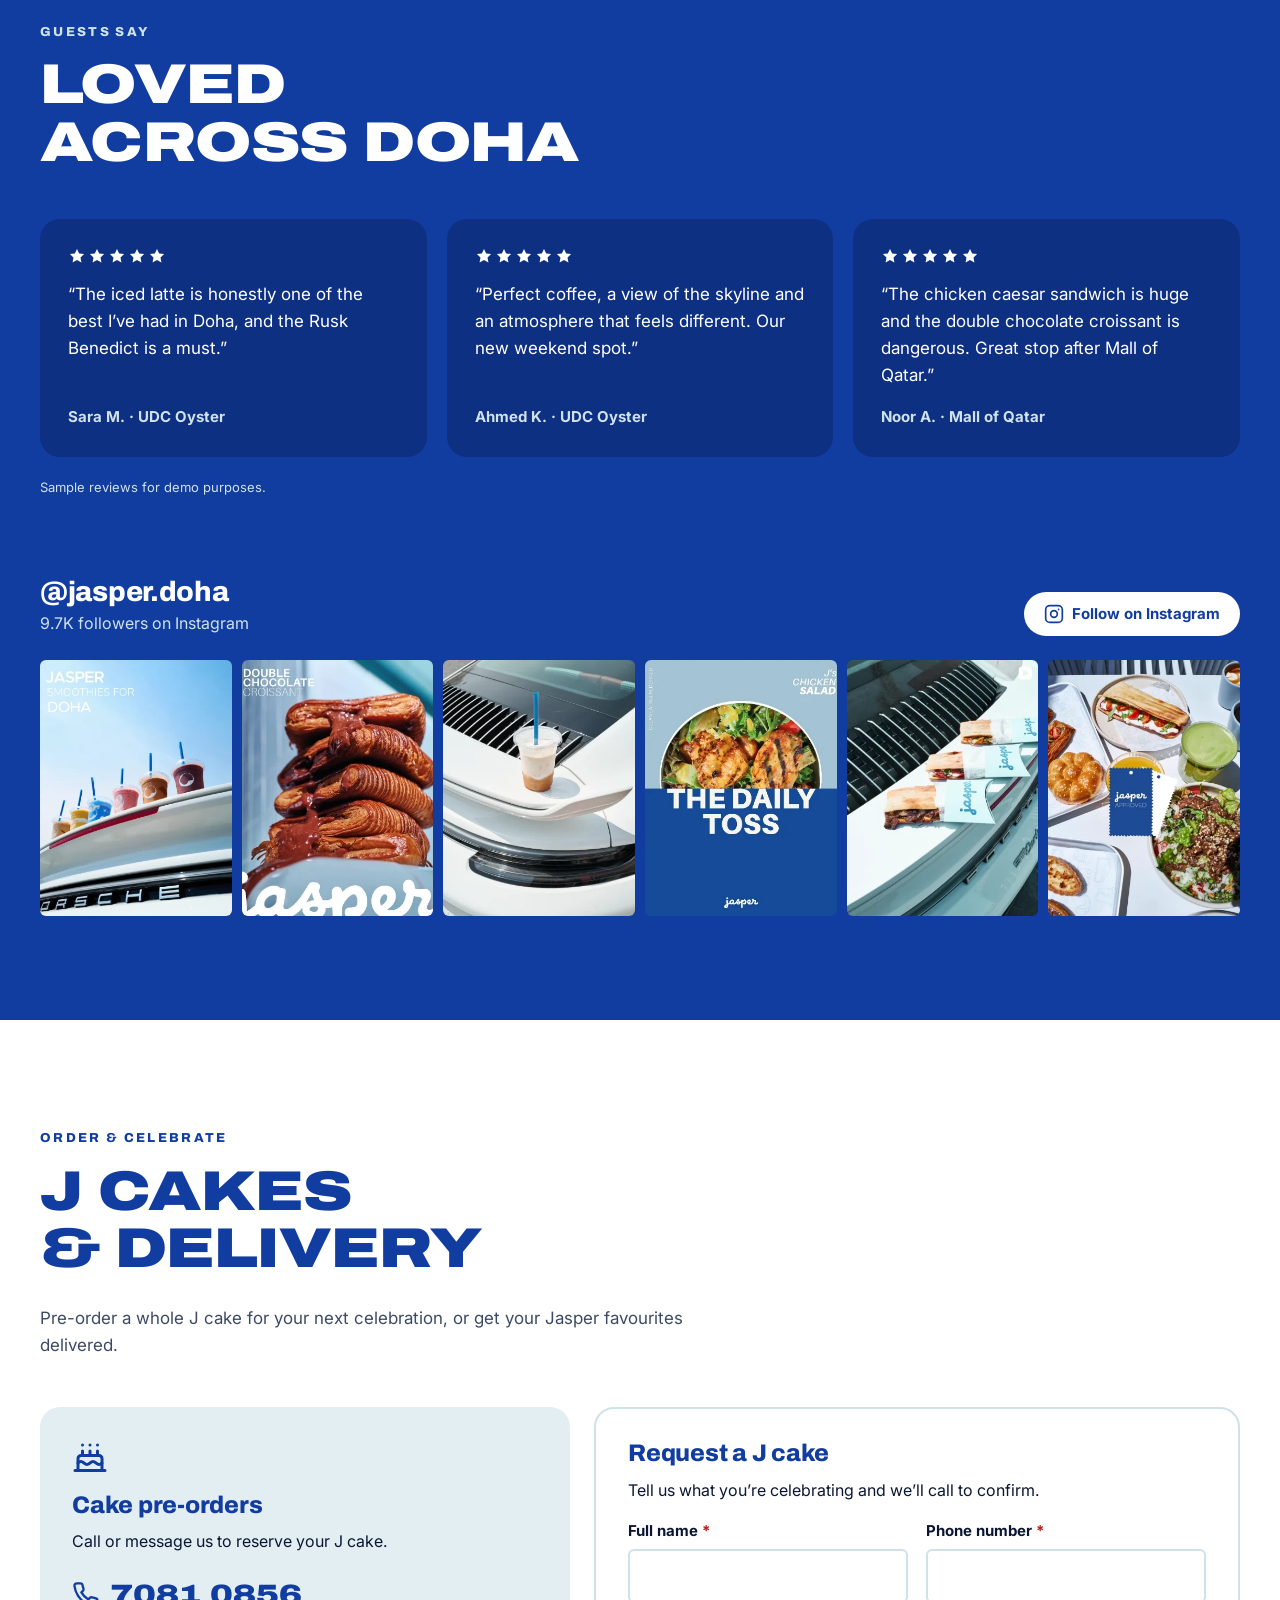
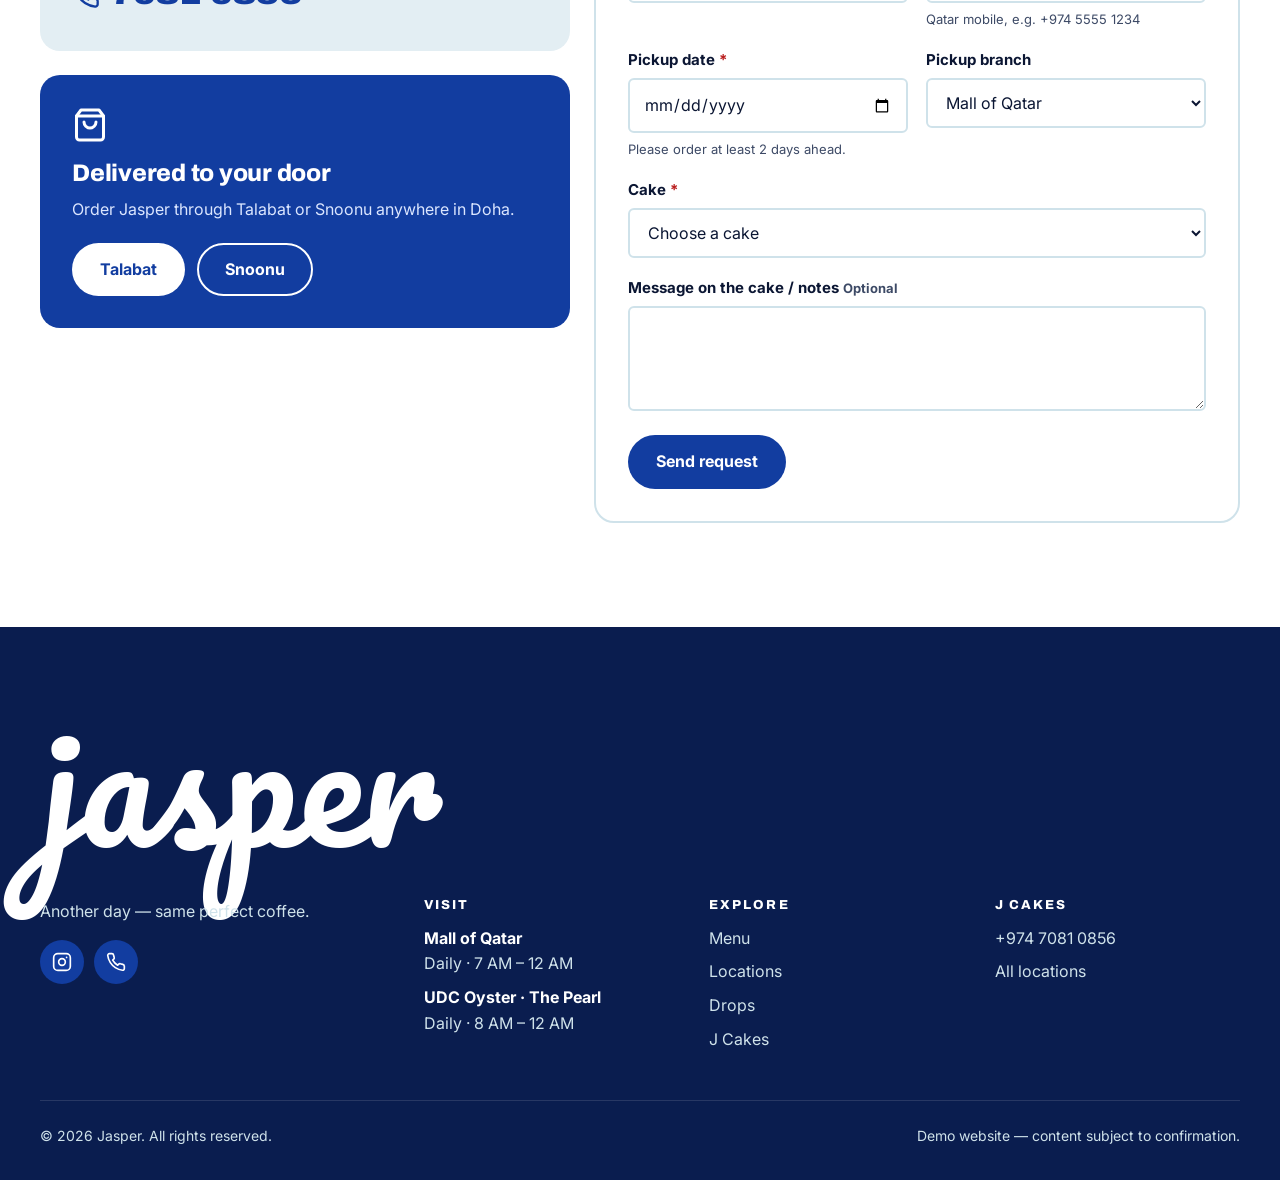
==== commit 825601b1: "Rebrand Jasper demo to the real @jasper.doha identity Cobalt blue/white/ice flat block design with s" ====
--- a/jasper-coffee/index.html
+++ b/jasper-coffee/index.html
@@ -3,20 +3,18 @@
 <head>
   <meta charset="utf-8">
   <meta name="viewport" content="width=device-width, initial-scale=1">
-  <title>Jasper Café — Specialty Coffee in Doha | Mall of Qatar &amp; The Pearl</title>
-  <meta name="description" content="Specialty coffee, fresh bakes and light bites at Jasper Café, Mall of Qatar and The Pearl (UDC – The Oyster), Doha.">
-  <meta name="theme-color" content="#92400e">
+  <title>Jasper — Specialty Coffee in Doha | Mall of Qatar &amp; UDC Oyster, The Pearl</title>
+  <meta name="description" content="Another day — same perfect coffee. Specialty coffee, fresh bakes, sandwiches and J cakes at Jasper, Mall of Qatar and UDC Oyster, The Pearl, Doha.">
+  <meta name="theme-color" content="#123da0">
   <meta property="og:type" content="website">
-  <meta property="og:title" content="Jasper Café — Specialty Coffee in Doha">
-  <meta property="og:description" content="Fresh bakes, specialty coffee and light bites at Mall of Qatar and The Pearl.">
-  <!-- TODO: replace with a real Jasper photo -->
-  <meta property="og:image" content="https://images.unsplash.com/photo-1501339847302-ac426a4a7cbb?auto=format&fit=crop&w=1200&q=70">
-  <link rel="icon" href="data:image/svg+xml,%3Csvg xmlns='http://www.w3.org/2000/svg' viewBox='0 0 64 64'%3E%3Crect width='64' height='64' rx='14' fill='%2392400e'/%3E%3Ctext x='32' y='45' text-anchor='middle' font-family='Georgia,serif' font-size='38' font-weight='700' fill='%23fff'%3EJ%3C/text%3E%3C/svg%3E">
+  <meta property="og:title" content="Jasper — Another day, same perfect coffee">
+  <meta property="og:description" content="Specialty coffee, fresh bakes and J cakes at Mall of Qatar and UDC Oyster, The Pearl.">
+  <meta property="og:image" content="assets/img/freshly-baked.webp">
+  <link rel="icon" href="data:image/svg+xml,%3Csvg xmlns='http://www.w3.org/2000/svg' viewBox='0 0 64 64'%3E%3Ccircle cx='32' cy='32' r='32' fill='%23123da0'/%3E%3Cpath d='M32 12c11 0 20 8 20 19s-7 21-19 21-21-7-21-19 9-21 20-21z' fill='%23fff'/%3E%3Cpath d='M34 15c8 0 14 6 14 13 0 8-6 13-13 13-4 0-7 3-10 3-4 0-7-4-7-9 0-11 7-20 16-20z' fill='%23123da0'/%3E%3C/svg%3E">
 
   <link rel="preconnect" href="https://fonts.googleapis.com">
   <link rel="preconnect" href="https://fonts.gstatic.com" crossorigin>
-  <link rel="stylesheet" href="https://fonts.googleapis.com/css2?family=Karla:wght@400;500;600;700&family=Playfair+Display:ital,wght@0,600;0,700;1,500&family=Noto+Naskh+Arabic:wght@600;700&family=Noto+Sans+Arabic:wght@400;500;700&display=swap">
-  <link rel="preconnect" href="https://images.unsplash.com">
+  <link rel="stylesheet" href="https://fonts.googleapis.com/css2?family=Archivo:wdth,wght@100..125,700..900&family=Inter:wght@400;500;600;700&family=Pacifico&family=IBM+Plex+Sans+Arabic:wght@400;500;700&display=swap">
   <link rel="stylesheet" href="assets/styles.css">
 
   <script type="application/ld+json">
@@ -25,18 +23,22 @@
     "@graph": [
       {
         "@type": "CafeOrCoffeeShop",
-        "name": "Jasper Café — Mall of Qatar",
-        "servesCuisine": ["Coffee", "Bakery", "Breakfast"],
-        "priceRange": "$$",
+        "name": "Jasper - Mall of Qatar",
+        "slogan": "Another day — same perfect coffee",
+        "servesCuisine": ["Coffee", "Bakery", "Sandwiches"],
+        "telephone": "+974 7081 0856",
         "address": { "@type": "PostalAddress", "streetAddress": "Mall of Qatar", "addressLocality": "Al Rayyan", "addressCountry": "QA" },
+        "geo": { "@type": "GeoCoordinates", "latitude": 25.324813, "longitude": 51.350813 },
+        "hasMap": "https://www.google.com/maps/place/Jasper+-+Mall+of+Qatar/@25.324813,51.3482381,17z/data=!3m1!4b1!4m6!3m5!1s0x3e45df5b791e3d37:0xe3aea9904a92c3f8!8m2!3d25.324813!4d51.350813!16s%2Fg%2F11xgnsybxm",
         "openingHours": "Mo-Su 07:00-24:00",
         "sameAs": ["https://www.instagram.com/jasper.doha/"]
       },
       {
         "@type": "CafeOrCoffeeShop",
-        "name": "Jasper Café — The Pearl (UDC – The Oyster)",
-        "servesCuisine": ["Coffee", "Bakery", "Breakfast"],
-        "priceRange": "$$",
+        "name": "Jasper - UDC Oyster, The Pearl",
+        "slogan": "Another day — same perfect coffee",
+        "servesCuisine": ["Coffee", "Bakery", "Sandwiches"],
+        "telephone": "+974 7081 0856",
         "address": { "@type": "PostalAddress", "streetAddress": "The Oyster, UDC, The Pearl-Qatar", "addressLocality": "Doha", "addressCountry": "QA" },
         "openingHours": "Mo-Su 08:00-24:00",
         "sameAs": ["https://www.instagram.com/jasper.doha/"]
@@ -46,22 +48,25 @@
   </script>
 </head>
 <body>
-  <!-- Inline SVG icon sprite (Lucide-style, 1.75 stroke) -->
+  <!-- Inline SVG icons (Lucide-style) + Jasper mark -->
   <svg width="0" height="0" style="position:absolute" aria-hidden="true" focusable="false">
     <defs>
-      <symbol id="i-coffee" viewBox="0 0 24 24" fill="none" stroke="currentColor" stroke-width="1.75" stroke-linecap="round" stroke-linejoin="round"><path d="M10 2v2M14 2v2M6 2v2"/><path d="M16 8a1 1 0 0 1 1 1v8a4 4 0 0 1-4 4H7a4 4 0 0 1-4-4V9a1 1 0 0 1 1-1h14a4 4 0 1 1 0 8h-1"/></symbol>
-      <symbol id="i-pin" viewBox="0 0 24 24" fill="none" stroke="currentColor" stroke-width="1.75" stroke-linecap="round" stroke-linejoin="round"><path d="M20 10c0 5-5.5 10.2-7.4 11.8a1 1 0 0 1-1.2 0C9.5 20.2 4 15 4 10a8 8 0 0 1 16 0"/><circle cx="12" cy="10" r="3"/></symbol>
-      <symbol id="i-clock" viewBox="0 0 24 24" fill="none" stroke="currentColor" stroke-width="1.75" stroke-linecap="round" stroke-linejoin="round"><circle cx="12" cy="12" r="10"/><path d="M12 6v6l4 2"/></symbol>
-      <symbol id="i-phone" viewBox="0 0 24 24" fill="none" stroke="currentColor" stroke-width="1.75" stroke-linecap="round" stroke-linejoin="round"><path d="M22 16.9v3a2 2 0 0 1-2.2 2 19.8 19.8 0 0 1-8.6-3.1 19.5 19.5 0 0 1-6-6A19.8 19.8 0 0 1 2.1 4.2 2 2 0 0 1 4.1 2h3a2 2 0 0 1 2 1.7c.1.9.4 1.8.7 2.7a2 2 0 0 1-.5 2.1L8 9.8a16 16 0 0 0 6 6l1.3-1.3a2 2 0 0 1 2.1-.4c.9.3 1.8.6 2.7.7a2 2 0 0 1 1.7 2z"/></symbol>
-      <symbol id="i-nav" viewBox="0 0 24 24" fill="none" stroke="currentColor" stroke-width="1.75" stroke-linecap="round" stroke-linejoin="round"><path d="m3 11 19-9-9 19-2-8-8-2z"/></symbol>
-      <symbol id="i-sparkle" viewBox="0 0 24 24" fill="none" stroke="currentColor" stroke-width="1.75" stroke-linecap="round" stroke-linejoin="round"><path d="M9.9 15.5A2 2 0 0 0 8.5 14.1L2.4 12.5a.5.5 0 0 1 0-1l6.1-1.6a2 2 0 0 0 1.4-1.4l1.6-6.1a.5.5 0 0 1 1 0l1.6 6.1a2 2 0 0 0 1.4 1.4l6.1 1.6a.5.5 0 0 1 0 1l-6.1 1.6a2 2 0 0 0-1.4 1.4l-1.6 6.1a.5.5 0 0 1-1 0z"/></symbol>
-      <symbol id="i-menu" viewBox="0 0 24 24" fill="none" stroke="currentColor" stroke-width="1.75" stroke-linecap="round"><path d="M4 6h16M4 12h16M4 18h16"/></symbol>
+      <symbol id="jasper-mark" viewBox="0 0 64 64"><circle cx="32" cy="32" r="32" fill="currentColor"/><path d="M32 12c11 0 20 8 20 19s-7 21-19 21-21-7-21-19 9-21 20-21z" fill="#fff"/><path d="M34 15c8 0 14 6 14 13 0 8-6 13-13 13-4 0-7 3-10 3-4 0-7-4-7-9 0-11 7-20 16-20z" fill="currentColor"/></symbol>
+      <symbol id="i-coffee" viewBox="0 0 24 24" fill="none" stroke="currentColor" stroke-width="2" stroke-linecap="round" stroke-linejoin="round"><path d="M10 2v2M14 2v2M6 2v2"/><path d="M16 8a1 1 0 0 1 1 1v8a4 4 0 0 1-4 4H7a4 4 0 0 1-4-4V9a1 1 0 0 1 1-1h14a4 4 0 1 1 0 8h-1"/></symbol>
+      <symbol id="i-pin" viewBox="0 0 24 24" fill="none" stroke="currentColor" stroke-width="2" stroke-linecap="round" stroke-linejoin="round"><path d="M20 10c0 5-5.5 10.2-7.4 11.8a1 1 0 0 1-1.2 0C9.5 20.2 4 15 4 10a8 8 0 0 1 16 0"/><circle cx="12" cy="10" r="3"/></symbol>
+      <symbol id="i-clock" viewBox="0 0 24 24" fill="none" stroke="currentColor" stroke-width="2" stroke-linecap="round" stroke-linejoin="round"><circle cx="12" cy="12" r="10"/><path d="M12 6v6l4 2"/></symbol>
+      <symbol id="i-phone" viewBox="0 0 24 24" fill="none" stroke="currentColor" stroke-width="2" stroke-linecap="round" stroke-linejoin="round"><path d="M22 16.9v3a2 2 0 0 1-2.2 2 19.8 19.8 0 0 1-8.6-3.1 19.5 19.5 0 0 1-6-6A19.8 19.8 0 0 1 2.1 4.2 2 2 0 0 1 4.1 2h3a2 2 0 0 1 2 1.7c.1.9.4 1.8.7 2.7a2 2 0 0 1-.5 2.1L8 9.8a16 16 0 0 0 6 6l1.3-1.3a2 2 0 0 1 2.1-.4c.9.3 1.8.6 2.7.7a2 2 0 0 1 1.7 2z"/></symbol>
+      <symbol id="i-nav" viewBox="0 0 24 24" fill="none" stroke="currentColor" stroke-width="2" stroke-linecap="round" stroke-linejoin="round"><path d="m3 11 19-9-9 19-2-8-8-2z"/></symbol>
+      <symbol id="i-sparkle" viewBox="0 0 24 24" fill="none" stroke="currentColor" stroke-width="2" stroke-linecap="round" stroke-linejoin="round"><path d="M9.9 15.5A2 2 0 0 0 8.5 14.1L2.4 12.5a.5.5 0 0 1 0-1l6.1-1.6a2 2 0 0 0 1.4-1.4l1.6-6.1a.5.5 0 0 1 1 0l1.6 6.1a2 2 0 0 0 1.4 1.4l6.1 1.6a.5.5 0 0 1 0 1l-6.1 1.6a2 2 0 0 0-1.4 1.4l-1.6 6.1a.5.5 0 0 1-1 0z"/></symbol>
+      <symbol id="i-menu" viewBox="0 0 24 24" fill="none" stroke="currentColor" stroke-width="2" stroke-linecap="round"><path d="M4 6h16M4 12h16M4 18h16"/></symbol>
       <symbol id="i-star" viewBox="0 0 24 24" fill="currentColor"><path d="M12 2.5l2.9 6 6.6.9-4.8 4.6 1.2 6.5L12 17.4l-5.9 3.1 1.2-6.5L2.5 9.4l6.6-.9z"/></symbol>
-      <symbol id="i-insta" viewBox="0 0 24 24" fill="none" stroke="currentColor" stroke-width="1.75" stroke-linecap="round" stroke-linejoin="round"><rect x="2" y="2" width="20" height="20" rx="5"/><circle cx="12" cy="12" r="4"/><path d="M17.5 6.5h.01"/></symbol>
-      <symbol id="i-tiktok" viewBox="0 0 24 24" fill="none" stroke="currentColor" stroke-width="1.75" stroke-linecap="round" stroke-linejoin="round"><path d="M15 3v11.5a3.5 3.5 0 1 1-3.5-3.5"/><path d="M15 3c.5 2.5 2.5 4.5 5 5"/></symbol>
-      <symbol id="i-bag" viewBox="0 0 24 24" fill="none" stroke="currentColor" stroke-width="1.75" stroke-linecap="round" stroke-linejoin="round"><path d="M6 2 3 6v14a2 2 0 0 0 2 2h14a2 2 0 0 0 2-2V6l-3-4z"/><path d="M3 6h18M16 10a4 4 0 0 1-8 0"/></symbol>
+      <symbol id="i-insta" viewBox="0 0 24 24" fill="none" stroke="currentColor" stroke-width="2" stroke-linecap="round" stroke-linejoin="round"><rect x="2" y="2" width="20" height="20" rx="5"/><circle cx="12" cy="12" r="4"/><path d="M17.5 6.5h.01"/></symbol>
+      <symbol id="i-bag" viewBox="0 0 24 24" fill="none" stroke="currentColor" stroke-width="2" stroke-linecap="round" stroke-linejoin="round"><path d="M6 2 3 6v14a2 2 0 0 0 2 2h14a2 2 0 0 0 2-2V6l-3-4z"/><path d="M3 6h18M16 10a4 4 0 0 1-8 0"/></symbol>
+      <symbol id="i-cake" viewBox="0 0 24 24" fill="none" stroke="currentColor" stroke-width="2" stroke-linecap="round" stroke-linejoin="round"><path d="M20 21v-8a2 2 0 0 0-2-2H6a2 2 0 0 0-2 2v8"/><path d="M4 16s.5-1 2-1 2.5 2 4 2 2.5-2 4-2 2.5 2 4 2 2-1 2-1M2 21h20M7 8v3M12 8v3M17 8v3M7 4h.01M12 4h.01M17 4h.01"/></symbol>
       <symbol id="i-check" viewBox="0 0 24 24" fill="none" stroke="currentColor" stroke-width="2" stroke-linecap="round" stroke-linejoin="round"><circle cx="12" cy="12" r="10"/><path d="m9 12 2 2 4-4"/></symbol>
-      <symbol id="i-cat" viewBox="0 0 24 24" fill="none" stroke="currentColor" stroke-width="1.75" stroke-linecap="round" stroke-linejoin="round"><path d="M12 5c.7 0 1.3.1 2 .2C15.6 3.4 18.2 2.5 19 3c.7.5.8 4.2.4 6.2.8 1.2 1.1 2.4 1.1 3.8 0 4.4-3.8 8-8.5 8S3.5 17.4 3.5 13c0-1.4.3-2.6 1.1-3.8C4.2 7.2 4.3 3.5 5 3c.8-.5 3.4.4 5 2.2.7-.1 1.3-.2 2-.2z"/><path d="M8 14v.5M16 14v.5M11.3 17.2a1 1 0 0 0 1.4 0"/></symbol>
+      <symbol id="i-ghost" viewBox="0 0 24 24" fill="none" stroke="currentColor" stroke-width="2" stroke-linecap="round" stroke-linejoin="round"><path d="M9 10h.01M15 10h.01M12 2a8 8 0 0 0-8 8v12l3-3 2.5 2.5L12 19l2.5 2.5L17 19l3 3V10a8 8 0 0 0-8-8z"/></symbol>
+      <symbol id="i-pause" viewBox="0 0 24 24" fill="currentColor"><rect x="6" y="4" width="4" height="16" rx="1"/><rect x="14" y="4" width="4" height="16" rx="1"/></symbol>
+      <symbol id="i-play" viewBox="0 0 24 24" fill="currentColor"><path d="M7 4v16l13-8z"/></symbol>
     </defs>
   </svg>
 
@@ -69,16 +74,18 @@
 
   <header class="site-header">
     <div class="container header-inner">
-      <a class="logo" href="#top" aria-label="Jasper Café">
-        <svg aria-hidden="true"><use href="#i-coffee"/></svg>Jasper
+      <a class="logo" href="#top" aria-label="Jasper — home">
+        <svg class="logo-mark" aria-hidden="true"><use href="#jasper-mark"/></svg>
+        <span class="logo-word" aria-hidden="true">jasper</span>
       </a>
 
       <nav class="nav" id="site-nav" data-i18n-attr="aria-label:nav.label" aria-label="Main">
         <ul class="nav-list">
           <li><a href="#menu" data-i18n="nav.menu">Menu</a></li>
-          <li><a href="#branches" data-i18n="nav.branches">Branches</a></li>
+          <li><a href="#branches" data-i18n="nav.branches">Locations</a></li>
+          <li><a href="#drops" data-i18n="nav.drops">Drops</a></li>
           <li><a href="#about" data-i18n="nav.about">About</a></li>
-          <li><a href="#order" data-i18n="nav.order">Order</a></li>
+          <li><a href="#order" data-i18n="nav.order">J Cakes</a></li>
         </ul>
       </nav>
 
@@ -95,46 +102,55 @@
   <main id="main" tabindex="-1">
     <!-- HERO -->
     <section class="hero" id="top" aria-labelledby="hero-title">
-      <div class="hero-media">
-        <!-- TODO: replace with Jasper's own photo (e.g. The Pearl terrace at golden hour) -->
-        <img src="https://images.unsplash.com/photo-1554118811-1e0d58224f24?auto=format&fit=crop&w=1920&q=70"
-             srcset="https://images.unsplash.com/photo-1554118811-1e0d58224f24?auto=format&fit=crop&w=800&q=70 800w,
-                     https://images.unsplash.com/photo-1554118811-1e0d58224f24?auto=format&fit=crop&w=1400&q=70 1400w,
-                     https://images.unsplash.com/photo-1554118811-1e0d58224f24?auto=format&fit=crop&w=1920&q=70 1920w"
-             sizes="100vw" alt="" width="1920" height="1280" fetchpriority="high" onerror="this.remove()">
-      </div>
-      <div class="container">
-        <div class="hero-content">
+      <div class="container hero-grid">
+        <div>
           <span class="eyebrow" data-i18n="hero.eyebrow">Specialty coffee · Doha</span>
-          <h1 id="hero-title" data-i18n="hero.title">Fresh bakes, specialty coffee &amp; a view that speaks for itself.</h1>
-          <p class="hero-lede" data-i18n="hero.lede">Two homes in Doha: Mall of Qatar and the waterfront at The Pearl. Come for the Jasper Dream, stay for the skyline.</p>
+          <h1 id="hero-title"><span class="script">jasper</span><span data-i18n="hero.title">Another day — same perfect coffee.</span></h1>
+          <p class="hero-lede" data-i18n="hero.lede">Specialty coffee, freshly baked pastries, loaded sandwiches and J cakes. Now at Mall of Qatar and UDC Oyster, The Pearl.</p>
           <div class="hero-ctas">
-            <a class="btn btn--light" href="#menu"><svg class="icon" aria-hidden="true"><use href="#i-coffee"/></svg><span data-i18n="hero.cta1">View menu</span></a>
-            <a class="btn btn--outline-light" href="#branches"><svg class="icon" aria-hidden="true"><use href="#i-pin"/></svg><span data-i18n="hero.cta2">Find us</span></a>
+            <a class="btn btn--white" href="#menu"><svg class="icon" aria-hidden="true"><use href="#i-coffee"/></svg><span data-i18n="hero.cta1">View menu</span></a>
+            <a class="btn btn--outline-white" href="#branches"><svg class="icon" aria-hidden="true"><use href="#i-pin"/></svg><span data-i18n="hero.cta2">Find us</span></a>
           </div>
           <p class="status-pill" id="hero-status" role="status">
             <span class="status-dot" aria-hidden="true"></span>
-            <svg class="icon" aria-hidden="true"><use href="#i-clock"/></svg>
             <span id="hero-status-text">Open now</span>
           </p>
         </div>
-      </div>
-    </section>
+        <!-- Photos cropped from @jasper.doha screenshots. TODO: swap for full-resolution originals from the owner. -->
+        <div class="mosaic" aria-hidden="true">
+          <div class="ph"><img src="assets/img/freshly-baked.webp" alt="" width="366" height="488" fetchpriority="high"></div>
+          <div class="ph"><img src="assets/img/iced-car.webp" alt="" width="366" height="488"></div>
+          <div class="ph"><img src="assets/img/latte-art.webp" alt="" width="368" height="490"></div>
+        </div>
+      </div>
+    </section>
+
+    <!-- TICKER -->
+    <div class="ticker" id="ticker" aria-label="Highlights" role="region" data-i18n-attr="aria-label:ticker.label">
+      <div class="ticker-track">
+        <div class="ticker-set" style="display:inline-flex;gap:inherit">
+          <span data-i18n="ticker.1">Freshly baked</span><span data-i18n="ticker.2">Specialty coffee</span><span data-i18n="ticker.3">Summer smoothies</span><span data-i18n="ticker.4">J cakes</span><span data-i18n="ticker.5">Limited drops</span><span data-i18n="ticker.6">The daily toss</span>
+        </div>
+        <div class="ticker-set" style="display:inline-flex;gap:inherit" aria-hidden="true">
+          <span data-i18n="ticker.1">Freshly baked</span><span data-i18n="ticker.2">Specialty coffee</span><span data-i18n="ticker.3">Summer smoothies</span><span data-i18n="ticker.4">J cakes</span><span data-i18n="ticker.5">Limited drops</span><span data-i18n="ticker.6">The daily toss</span>
+        </div>
+      </div>
+      <button class="ticker-pause" id="ticker-pause" type="button" aria-pressed="false" data-i18n-attr="aria-label:ticker.pause" aria-label="Pause scrolling text">
+        <svg class="icon" aria-hidden="true"><use href="#i-pause"/></svg>
+      </button>
+    </div>
 
     <!-- SIGNATURE -->
     <section class="section" aria-labelledby="sig-title">
       <div class="container signature-grid">
         <div class="signature-media ph reveal">
-          <!-- TODO: real photo of the Jasper Dream -->
-          <img src="https://images.unsplash.com/photo-1461023058943-07fcbe16d735?auto=format&fit=crop&w=1000&q=70"
-               alt="" width="1000" height="1250" loading="lazy" decoding="async" data-i18n-attr="alt:items.dream.name">
-          <span class="signature-badge"><svg aria-hidden="true"><use href="#i-sparkle"/></svg><span data-i18n="sig.badge">Signature</span></span>
+          <img src="assets/img/cold-brew.webp" alt="" data-i18n-attr="alt:sig.alt" width="368" height="490" loading="lazy" decoding="async">
+          <span class="badge"><svg aria-hidden="true"><use href="#i-sparkle"/></svg><span data-i18n="sig.badge">Signature</span></span>
         </div>
         <div class="signature-copy reveal">
           <span class="eyebrow" data-i18n="sig.eyebrow">Only at Jasper</span>
           <h2 id="sig-title" data-i18n="sig.title">Meet the Jasper Dream</h2>
           <blockquote data-i18n="sig.quote">“A magical concoction that will transport your senses — a unique and unforgettable coffee experience, crafted exclusively at Jasper.”</blockquote>
-          <h3 data-i18n="sig.alsoTitle">Also loved</h3>
           <ul class="mini-list" id="sig-list"></ul>
           <a class="btn btn--primary" href="#menu"><span data-i18n="sig.cta">See the full menu</span></a>
         </div>
@@ -142,19 +158,19 @@
     </section>
 
     <!-- MENU -->
-    <section class="section section--band" id="menu" aria-labelledby="menu-title">
+    <section class="section section--ice" id="menu" aria-labelledby="menu-title">
       <div class="container">
         <div class="section-head reveal">
-          <span class="eyebrow" data-i18n="menu.eyebrow">Our menu</span>
-          <h2 id="menu-title" data-i18n="menu.title">Crafted in-house, all day</h2>
-          <p data-i18n="menu.lede">Specialty coffee, bright signatures, breakfast plates and a counter full of bakes. Halal certified.</p>
+          <span class="eyebrow" data-i18n="menu.eyebrow">The menu</span>
+          <h2 id="menu-title" data-i18n="menu.title">Made fresh, all day</h2>
+          <p data-i18n="menu.lede">Coffee, smoothies, loaded sandwiches, salads and a counter full of bakes. Halal certified.</p>
         </div>
 
         <div class="tabs" role="tablist" data-i18n-attr="aria-label:menu.tabs" aria-label="Menu categories">
           <button class="tab" role="tab" id="tab-signatures" data-tab="signatures" aria-selected="true" aria-controls="menu-panel" tabindex="0" data-i18n="menu.signatures">Signatures</button>
           <button class="tab" role="tab" id="tab-coffee" data-tab="coffee" aria-selected="false" aria-controls="menu-panel" tabindex="-1" data-i18n="menu.coffee">Coffee</button>
-          <button class="tab" role="tab" id="tab-breakfast" data-tab="breakfast" aria-selected="false" aria-controls="menu-panel" tabindex="-1" data-i18n="menu.breakfast">Breakfast</button>
-          <button class="tab" role="tab" id="tab-sweets" data-tab="sweets" aria-selected="false" aria-controls="menu-panel" tabindex="-1" data-i18n="menu.sweets">Sweets</button>
+          <button class="tab" role="tab" id="tab-food" data-tab="food" aria-selected="false" aria-controls="menu-panel" tabindex="-1" data-i18n="menu.food">Food</button>
+          <button class="tab" role="tab" id="tab-bakery" data-tab="bakery" aria-selected="false" aria-controls="menu-panel" tabindex="-1" data-i18n="menu.bakery">Bakery</button>
         </div>
 
         <ul class="menu-grid" id="menu-panel" role="tabpanel" aria-labelledby="tab-signatures" tabindex="0"></ul>
@@ -167,48 +183,41 @@
       <div class="container">
         <div class="section-head reveal">
           <span class="eyebrow" data-i18n="br.eyebrow">Visit us</span>
-          <h2 id="br-title" data-i18n="br.title">Two branches, one Jasper</h2>
-          <p data-i18n="br.lede">Open every day from morning until midnight.</p>
+          <h2 id="br-title" data-i18n="br.title">Two spots, one Jasper</h2>
+          <p data-i18n="br.lede">Open every day, from morning until midnight.</p>
         </div>
 
         <div class="branch-grid">
           <article class="branch-card reveal" aria-labelledby="moq-name">
-            <div class="ph">
-              <!-- TODO: real photo of the Mall of Qatar branch -->
-              <img src="https://images.unsplash.com/photo-1501339847302-ac426a4a7cbb?auto=format&fit=crop&w=900&q=70" alt="" data-i18n-attr="alt:br.moq.alt" width="900" height="506" loading="lazy" decoding="async">
-            </div>
+            <div class="ph"><img src="assets/img/moq-arrived.webp" alt="" data-i18n-attr="alt:br.moq.alt" width="368" height="442" loading="lazy" decoding="async"></div>
             <div class="branch-body">
               <p class="branch-status" id="status-moq"><span class="status-dot" aria-hidden="true"></span><span></span></p>
               <h3 id="moq-name" data-i18n="br.moq.name">Mall of Qatar</h3>
               <ul class="info-list">
                 <li><svg class="icon" aria-hidden="true"><use href="#i-pin"/></svg><span><span class="visually-hidden" data-i18n="br.addressLabel">Address</span> <span data-i18n="br.moq.address">Mall of Qatar, Al Rayyan, Doha</span></span></li>
-                <li><svg class="icon" aria-hidden="true"><use href="#i-clock"/></svg><span><span class="visually-hidden" data-i18n="br.hoursLabel">Opening hours</span> <span data-i18n="br.moq.hours">Daily · 7:00 AM – 12:00 AM</span></span></li>
+                <li><svg class="icon" aria-hidden="true"><use href="#i-clock"/></svg><span><span class="visually-hidden" data-i18n="br.hoursLabel">Opening hours</span> <span data-i18n="br.moq.hours">Daily · 7 AM – 12 AM</span></span></li>
               </ul>
-              <div class="chips"><span class="chip" data-i18n="br.moq.chip1">Inside the mall</span><span class="chip" data-i18n="br.moq.chip2">Family friendly</span></div>
+              <div class="chips"><span class="chip" data-i18n="br.moq.chip1">Early opening</span><span class="chip" data-i18n="br.moq.chip2">Inside the mall</span></div>
               <div class="branch-actions">
-                <!-- TODO: paste the real Google Maps link and phone number -->
-                <a class="btn btn--primary btn--sm" href="https://maps.app.goo.gl/XaTnfhuVvpYMGU3R7" target="_blank" rel="noopener"><svg class="icon" aria-hidden="true"><use href="#i-nav"/></svg><span data-i18n="br.directions">Get directions</span></a>
-                <a class="btn btn--ghost btn--sm" href="tel:+97400000000"><svg class="icon" aria-hidden="true"><use href="#i-phone"/></svg><span data-i18n="br.call">Call</span></a>
+                <a class="btn btn--primary btn--sm" href="https://www.google.com/maps/place/Jasper+-+Mall+of+Qatar/@25.324813,51.3482381,17z/data=!3m1!4b1!4m6!3m5!1s0x3e45df5b791e3d37:0xe3aea9904a92c3f8!8m2!3d25.324813!4d51.350813!16s%2Fg%2F11xgnsybxm" target="_blank" rel="noopener"><svg class="icon" aria-hidden="true"><use href="#i-nav"/></svg><span data-i18n="br.directions">Get directions</span></a>
               </div>
             </div>
           </article>
 
           <article class="branch-card reveal" aria-labelledby="pearl-name">
-            <div class="ph">
-              <!-- TODO: real photo of the Pearl branch terrace -->
-              <img src="https://images.unsplash.com/photo-1445116572660-236099ec97a0?auto=format&fit=crop&w=900&q=70" alt="" data-i18n-attr="alt:br.pearl.alt" width="900" height="506" loading="lazy" decoding="async">
-            </div>
+            <div class="ph"><img src="assets/img/jetski.webp" alt="" data-i18n-attr="alt:br.pearl.alt" width="368" height="436" loading="lazy" decoding="async"></div>
             <div class="branch-body">
               <p class="branch-status" id="status-pearl"><span class="status-dot" aria-hidden="true"></span><span></span></p>
-              <h3 id="pearl-name" data-i18n="br.pearl.name">The Pearl · UDC – The Oyster</h3>
+              <h3 id="pearl-name" data-i18n="br.pearl.name">UDC Oyster · The Pearl</h3>
               <ul class="info-list">
                 <li><svg class="icon" aria-hidden="true"><use href="#i-pin"/></svg><span><span class="visually-hidden" data-i18n="br.addressLabel">Address</span> <span data-i18n="br.pearl.address">The Oyster, UDC, The Pearl-Qatar, Doha</span></span></li>
-                <li><svg class="icon" aria-hidden="true"><use href="#i-clock"/></svg><span><span class="visually-hidden" data-i18n="br.hoursLabel">Opening hours</span> <span data-i18n="br.pearl.hours">Daily · 8:00 AM – 12:00 AM</span></span></li>
+                <li><svg class="icon" aria-hidden="true"><use href="#i-clock"/></svg><span><span class="visually-hidden" data-i18n="br.hoursLabel">Opening hours</span> <span data-i18n="br.pearl.hours">Daily · 8 AM – 12 AM</span></span></li>
               </ul>
-              <div class="chips"><span class="chip" data-i18n="br.pearl.chip1">Waterfront views</span><span class="chip" data-i18n="br.pearl.chip2">Skyline terrace</span><span class="chip" data-i18n="br.pearl.chip3">Valet parking</span></div>
+              <div class="chips"><span class="chip" data-i18n="br.pearl.chip1">Waterfront</span><span class="chip" data-i18n="br.pearl.chip2">Skyline views</span><span class="chip" data-i18n="br.pearl.chip3">Valet parking</span></div>
               <div class="branch-actions">
+                <!-- TODO: confirm this is the Pearl pin (second short link supplied) -->
                 <a class="btn btn--primary btn--sm" href="https://maps.app.goo.gl/QiEiWHcrL4QmgPqV6" target="_blank" rel="noopener"><svg class="icon" aria-hidden="true"><use href="#i-nav"/></svg><span data-i18n="br.directions">Get directions</span></a>
-                <a class="btn btn--ghost btn--sm" href="tel:+97400000000"><svg class="icon" aria-hidden="true"><use href="#i-phone"/></svg><span data-i18n="br.call">Call</span></a>
+                <a class="btn btn--ghost btn--sm" href="https://tinyurl.com/jasperlocation" target="_blank" rel="noopener"><span data-i18n="br.allLocations">All locations</span></a>
               </div>
             </div>
           </article>
@@ -216,29 +225,46 @@
       </div>
     </section>
 
+    <!-- DROPS -->
+    <section class="section section--blue on-blue" id="drops" aria-labelledby="drops-title">
+      <div class="container">
+        <div class="section-head reveal">
+          <span class="eyebrow" data-i18n="drops.eyebrow">Jasper goods</span>
+          <h2 id="drops-title" data-i18n="drops.title">Limited drops</h2>
+          <p data-i18n="drops.lede">Bags, tags and tees in Jasper blue. Released in small batches, in-store only, gone when they’re gone.</p>
+        </div>
+        <div class="drops-grid">
+          <figure class="drop ph reveal" style="margin:0"><img src="assets/img/duffel.webp" alt="" data-i18n-attr="alt:drops.alt1" width="368" height="490" loading="lazy" decoding="async"><figcaption data-i18n="drops.item1">Weekender duffel</figcaption></figure>
+          <figure class="drop ph reveal" style="margin:0"><img src="assets/img/keychains.webp" alt="" data-i18n-attr="alt:drops.alt2" width="368" height="490" loading="lazy" decoding="async"><figcaption data-i18n="drops.item2">Ghost luggage tags</figcaption></figure>
+          <figure class="drop ph reveal" style="margin:0"><img src="assets/img/summer-crew.webp" alt="" data-i18n-attr="alt:drops.alt3" width="318" height="424" loading="lazy" decoding="async"><figcaption data-i18n="drops.item3">Coffee Club tees</figcaption></figure>
+        </div>
+      </div>
+    </section>
+
     <!-- ABOUT -->
-    <section class="section section--band" id="about" aria-labelledby="about-title">
+    <section class="section" id="about" aria-labelledby="about-title">
       <div class="container about-grid">
         <div class="about-photos reveal">
-          <div class="ph"><img src="https://images.unsplash.com/photo-1511920170033-f8396924c348?auto=format&fit=crop&w=600&q=70" alt="Barista pouring latte art" data-i18n-attr="alt:about.alt1" width="600" height="800" loading="lazy" decoding="async"></div>
-          <div class="ph"><img src="https://images.unsplash.com/photo-1509440159596-0249088772ff?auto=format&fit=crop&w=600&q=70" alt="Freshly baked pastries on a counter" data-i18n-attr="alt:about.alt2" width="600" height="800" loading="lazy" decoding="async"></div>
+          <div class="ph"><img src="assets/img/crew.webp" alt="" data-i18n-attr="alt:about.alt1" width="368" height="444" loading="lazy" decoding="async"></div>
+          <div class="ph"><img src="assets/img/ghost-car.webp" alt="" data-i18n-attr="alt:about.alt2" width="366" height="490" loading="lazy" decoding="async"></div>
         </div>
         <div class="about-copy reveal">
+          <p class="year-badge"><strong>1</strong><span data-i18n="about.year">Year — and more to go</span></p>
           <span class="eyebrow" data-i18n="about.eyebrow">Our story</span>
-          <h2 id="about-title" data-i18n="about.title">A modern café with a warm heart</h2>
+          <h2 id="about-title" data-i18n="about.title">Made in Doha, served in blue</h2>
           <!-- TODO: replace with the owners' real story -->
-          <p data-i18n="about.p1">Jasper started with a simple idea: coffee worth crossing the city for, served somewhere you want to stay.</p>
-          <p data-i18n="about.p2">From early-morning flat whites at Mall of Qatar to sunset iced lattes on the water at The Pearl, Jasper is where Doha slows down.</p>
-          <div class="cat-note">
-            <svg aria-hidden="true"><use href="#i-cat"/></svg>
-            <p data-i18n="about.cat">Keep an eye out for our resident cat.</p>
+          <p data-i18n="about.p1">Jasper started with one promise: another day, the same perfect coffee. Every pastry is baked fresh, every sandwich is built to order, and every cup is poured by a crew that loves what they do.</p>
+          <p data-i18n="about.p2">One year in, we’ve grown from Mall of Qatar to the waterfront at UDC Oyster, with summer drops, smoothies and J cakes along the way.</p>
+          <div class="ghost-note">
+            <svg aria-hidden="true"><use href="#i-ghost"/></svg>
+            <p data-i18n="about.ghost">Spot the silver ghost. Our mascot turns up everywhere from Mall of Qatar to the passenger seat.</p>
           </div>
         </div>
       </div>
     </section>
 
     <!-- REVIEWS + INSTAGRAM -->
-    <section class="section section--dark" aria-labelledby="rev-title">
+    <section class="section section--blue on-blue" aria-labelledby="rev-title">
       <div class="container">
         <div class="section-head reveal">
           <span class="eyebrow" data-i18n="rev.eyebrow">Guests say</span>
@@ -248,17 +274,17 @@
         <ul class="review-grid">
           <li class="reveal"><figure class="review">
             <div class="stars" role="img" data-i18n-attr="aria-label:rev.stars" aria-label="Rated 5 out of 5"><svg aria-hidden="true"><use href="#i-star"/></svg><svg aria-hidden="true"><use href="#i-star"/></svg><svg aria-hidden="true"><use href="#i-star"/></svg><svg aria-hidden="true"><use href="#i-star"/></svg><svg aria-hidden="true"><use href="#i-star"/></svg></div>
-            <blockquote data-i18n="rev.1">“The iced latte is honestly one of the best I’ve had in Doha.”</blockquote>
-            <figcaption data-i18n="rev.1by">Sara M. · The Pearl</figcaption>
+            <blockquote data-i18n="rev.1">“The iced latte is one of the best I’ve had in Doha.”</blockquote>
+            <figcaption data-i18n="rev.1by">Sara M. · UDC Oyster</figcaption>
           </figure></li>
           <li class="reveal"><figure class="review">
             <div class="stars" role="img" data-i18n-attr="aria-label:rev.stars" aria-label="Rated 5 out of 5"><svg aria-hidden="true"><use href="#i-star"/></svg><svg aria-hidden="true"><use href="#i-star"/></svg><svg aria-hidden="true"><use href="#i-star"/></svg><svg aria-hidden="true"><use href="#i-star"/></svg><svg aria-hidden="true"><use href="#i-star"/></svg></div>
-            <blockquote data-i18n="rev.2">“Beautiful view of the skyline, perfect coffee.”</blockquote>
-            <figcaption data-i18n="rev.2by">Ahmed K. · The Pearl</figcaption>
+            <blockquote data-i18n="rev.2">“Perfect coffee and a view of the skyline.”</blockquote>
+            <figcaption data-i18n="rev.2by">Ahmed K. · UDC Oyster</figcaption>
           </figure></li>
           <li class="reveal"><figure class="review">
             <div class="stars" role="img" data-i18n-attr="aria-label:rev.stars" aria-label="Rated 5 out of 5"><svg aria-hidden="true"><use href="#i-star"/></svg><svg aria-hidden="true"><use href="#i-star"/></svg><svg aria-hidden="true"><use href="#i-star"/></svg><svg aria-hidden="true"><use href="#i-star"/></svg><svg aria-hidden="true"><use href="#i-star"/></svg></div>
-            <blockquote data-i18n="rev.3">“Jasper Dream lives up to the name.”</blockquote>
+            <blockquote data-i18n="rev.3">“The chicken caesar sandwich is huge.”</blockquote>
             <figcaption data-i18n="rev.3by">Noor A. · Mall of Qatar</figcaption>
           </figure></li>
         </ul>
@@ -266,45 +292,55 @@
 
         <div class="insta reveal">
           <div class="insta-head">
-            <h3 data-i18n="ig.title">@jasper.doha</h3>
-            <a class="btn btn--outline-light btn--sm" href="https://www.instagram.com/jasper.doha/" target="_blank" rel="noopener"><svg class="icon" aria-hidden="true"><use href="#i-insta"/></svg><span data-i18n="ig.follow">Follow on Instagram</span></a>
-          </div>
-          <!-- TODO: swap for Jasper's real Instagram photos -->
+            <div>
+              <h3>@jasper.doha</h3>
+              <p data-i18n="ig.followers">9.7K followers on Instagram</p>
+            </div>
+            <a class="btn btn--white btn--sm" href="https://www.instagram.com/jasper.doha/" target="_blank" rel="noopener"><svg class="icon" aria-hidden="true"><use href="#i-insta"/></svg><span data-i18n="ig.follow">Follow on Instagram</span></a>
+          </div>
           <ul class="insta-grid">
-            <li><a href="https://www.instagram.com/jasper.doha/" target="_blank" rel="noopener"><div class="ph"><img src="https://images.unsplash.com/photo-1495474472287-4d71bcdd2085?auto=format&fit=crop&w=400&q=65" alt="Jasper Café Instagram photo" data-i18n-attr="alt:ig.alt" width="400" height="400" loading="lazy" decoding="async"></div></a></li>
-            <li><a href="https://www.instagram.com/jasper.doha/" target="_blank" rel="noopener"><div class="ph"><img src="https://images.unsplash.com/photo-1442512595331-e89e73853f31?auto=format&fit=crop&w=400&q=65" alt="Jasper Café Instagram photo" data-i18n-attr="alt:ig.alt" width="400" height="400" loading="lazy" decoding="async"></div></a></li>
-            <li><a href="https://www.instagram.com/jasper.doha/" target="_blank" rel="noopener"><div class="ph"><img src="https://images.unsplash.com/photo-1578985545062-69928b1d9587?auto=format&fit=crop&w=400&q=65" alt="Jasper Café Instagram photo" data-i18n-attr="alt:ig.alt" width="400" height="400" loading="lazy" decoding="async"></div></a></li>
-            <li><a href="https://www.instagram.com/jasper.doha/" target="_blank" rel="noopener"><div class="ph"><img src="https://images.unsplash.com/photo-1514432324607-a09d9b4aefdd?auto=format&fit=crop&w=400&q=65" alt="Jasper Café Instagram photo" data-i18n-attr="alt:ig.alt" width="400" height="400" loading="lazy" decoding="async"></div></a></li>
-            <li><a href="https://www.instagram.com/jasper.doha/" target="_blank" rel="noopener"><div class="ph"><img src="https://images.unsplash.com/photo-1447933601403-0c6688de566e?auto=format&fit=crop&w=400&q=65" alt="Jasper Café Instagram photo" data-i18n-attr="alt:ig.alt" width="400" height="400" loading="lazy" decoding="async"></div></a></li>
-            <li><a href="https://www.instagram.com/jasper.doha/" target="_blank" rel="noopener"><div class="ph"><img src="https://images.unsplash.com/photo-1509042239860-f550ce710b93?auto=format&fit=crop&w=400&q=65" alt="Jasper Café Instagram photo" data-i18n-attr="alt:ig.alt" width="400" height="400" loading="lazy" decoding="async"></div></a></li>
+            <li><a href="https://www.instagram.com/jasper.doha/" target="_blank" rel="noopener"><div class="ph"><img src="assets/img/smoothies.webp" alt="" data-i18n-attr="alt:ig.alt1" width="368" height="490" loading="lazy" decoding="async"></div></a></li>
+            <li><a href="https://www.instagram.com/jasper.doha/" target="_blank" rel="noopener"><div class="ph"><img src="assets/img/choc-croissant.webp" alt="" data-i18n-attr="alt:ig.alt2" width="366" height="488" loading="lazy" decoding="async"></div></a></li>
+            <li><a href="https://www.instagram.com/jasper.doha/" target="_blank" rel="noopener"><div class="ph"><img src="assets/img/iced-porsche.webp" alt="" data-i18n-attr="alt:ig.alt3" width="366" height="490" loading="lazy" decoding="async"></div></a></li>
+            <li><a href="https://www.instagram.com/jasper.doha/" target="_blank" rel="noopener"><div class="ph"><img src="assets/img/daily-toss.webp" alt="" data-i18n-attr="alt:ig.alt4" width="368" height="488" loading="lazy" decoding="async"></div></a></li>
+            <li><a href="https://www.instagram.com/jasper.doha/" target="_blank" rel="noopener"><div class="ph"><img src="assets/img/wraps-porsche.webp" alt="" data-i18n-attr="alt:ig.alt5" width="366" height="490" loading="lazy" decoding="async"></div></a></li>
+            <li><a href="https://www.instagram.com/jasper.doha/" target="_blank" rel="noopener"><div class="ph"><img src="assets/img/approved-spread.webp" alt="" data-i18n-attr="alt:ig.alt6" width="366" height="488" loading="lazy" decoding="async"></div></a></li>
           </ul>
         </div>
       </div>
     </section>
 
-    <!-- ORDER + PRE-ORDER -->
+    <!-- ORDER + J CAKES -->
     <section class="section" id="order" aria-labelledby="order-title">
       <div class="container">
         <div class="section-head reveal">
           <span class="eyebrow" data-i18n="order.eyebrow">Order &amp; celebrate</span>
-          <h2 id="order-title" data-i18n="order.title">Jasper, wherever you are</h2>
-          <p data-i18n="order.lede">Get your favourites delivered, or pre-order a whole cake for your next celebration.</p>
+          <h2 id="order-title" data-i18n="order.title">J cakes &amp; delivery</h2>
+          <p data-i18n="order.lede">Pre-order a whole J cake for your next celebration, or get your Jasper favourites delivered.</p>
         </div>
 
         <div class="order-grid">
-          <div class="delivery-card reveal">
-            <svg class="icon" aria-hidden="true" style="width:36px;height:36px;margin-block-end:12px"><use href="#i-bag"/></svg>
-            <h3 data-i18n="order.deliveryTitle">Delivered to your door</h3>
-            <p data-i18n="order.deliveryText">Order Jasper favourites through Talabat or Snoonu anywhere in Doha.</p>
-            <div class="delivery-actions">
-              <a class="btn btn--light" href="https://www.talabat.com/qatar/jasper-cafe" target="_blank" rel="noopener">Talabat</a>
-              <a class="btn btn--outline-light" href="https://snoonu.com/restaurants/jasper-caf%C3%A9" target="_blank" rel="noopener">Snoonu</a>
+          <div class="order-side">
+            <div class="cakes-card reveal">
+              <svg class="icon" aria-hidden="true" style="width:36px;height:36px;color:var(--blue);margin-block-end:10px"><use href="#i-cake"/></svg>
+              <h3 data-i18n="order.cakesTitle">Cake pre-orders</h3>
+              <p data-i18n="order.cakesText">Call or message us to reserve your J cake.</p>
+              <a class="phone-big" href="tel:+97470810856" dir="ltr"><svg class="icon" aria-hidden="true" style="width:28px;height:28px"><use href="#i-phone"/></svg>7081 0856</a>
             </div>
+            <div class="delivery-card reveal">
+              <svg class="icon" aria-hidden="true" style="width:36px;height:36px;margin-block-end:10px"><use href="#i-bag"/></svg>
+              <h3 data-i18n="order.deliveryTitle">Delivered to your door</h3>
+              <p data-i18n="order.deliveryText">Order Jasper through Talabat or Snoonu anywhere in Doha.</p>
+              <div class="delivery-actions">
+                <a class="btn btn--white" href="https://www.talabat.com/qatar/jasper-cafe" target="_blank" rel="noopener">Talabat</a>
+                <a class="btn btn--outline-white" href="https://snoonu.com/restaurants/jasper-caf%C3%A9" target="_blank" rel="noopener">Snoonu</a>
+              </div>
+            </div>
           </div>
 
           <div class="form-card reveal">
-            <h3 data-i18n="form.title">Pre-order a cake</h3>
-            <p data-i18n="form.intro">Tell us what you’re celebrating and we’ll confirm by phone within a day.</p>
+            <h3 data-i18n="form.title">Request a J cake</h3>
+            <p data-i18n="form.intro">Tell us what you’re celebrating and we’ll call to confirm.</p>
             <form id="preorder-form" novalidate>
               <div class="form-grid">
                 <div class="field">
@@ -328,7 +364,7 @@
                   <label for="f-branch" data-i18n="form.branch">Pickup branch</label>
                   <select id="f-branch" name="branch">
                     <option value="moq" data-i18n="br.moq.name">Mall of Qatar</option>
-                    <option value="pearl" data-i18n="br.pearl.name">The Pearl · UDC – The Oyster</option>
+                    <option value="pearl" data-i18n="br.pearl.name">UDC Oyster · The Pearl</option>
                   </select>
                 </div>
                 <div class="field field--full">
@@ -348,7 +384,7 @@
                 </div>
               </div>
               <div class="form-footer">
-                <button class="btn btn--primary" id="form-submit" type="submit"><span data-i18n="form.submit">Send pre-order request</span></button>
+                <button class="btn btn--primary" id="form-submit" type="submit"><span data-i18n="form.submit">Send request</span></button>
               </div>
               <p class="form-status" id="form-status" role="status" hidden>
                 <svg class="icon" aria-hidden="true"><use href="#i-check"/></svg>
@@ -363,38 +399,41 @@
 
   <footer class="site-footer">
     <div class="container">
+      <p class="footer-word" aria-hidden="true">jasper</p>
       <div class="footer-grid">
         <div>
-          <a class="logo" href="#top" aria-label="Jasper Café"><svg aria-hidden="true"><use href="#i-coffee"/></svg>Jasper</a>
-          <p data-i18n="footer.tagline">Specialty coffee, fresh bakes and light bites in Doha.</p>
+          <p data-i18n="footer.tagline">Another day — same perfect coffee.</p>
+          <div class="socials">
+            <a href="https://www.instagram.com/jasper.doha/" target="_blank" rel="noopener" aria-label="Instagram"><svg class="icon" aria-hidden="true"><use href="#i-insta"/></svg></a>
+            <a href="tel:+97470810856" data-i18n-attr="aria-label:footer.call" aria-label="Call Jasper"><svg class="icon" aria-hidden="true"><use href="#i-phone"/></svg></a>
+          </div>
         </div>
         <div>
           <h2 data-i18n="footer.visit">Visit</h2>
           <ul>
-            <li><strong data-i18n="br.moq.name">Mall of Qatar</strong><br><span data-i18n="br.moq.hours">Daily · 7:00 AM – 12:00 AM</span></li>
-            <li><strong data-i18n="br.pearl.name">The Pearl · UDC – The Oyster</strong><br><span data-i18n="br.pearl.hours">Daily · 8:00 AM – 12:00 AM</span></li>
+            <li><strong data-i18n="br.moq.name">Mall of Qatar</strong><br><span data-i18n="br.moq.hours">Daily · 7 AM – 12 AM</span></li>
+            <li><strong data-i18n="br.pearl.name">UDC Oyster · The Pearl</strong><br><span data-i18n="br.pearl.hours">Daily · 8 AM – 12 AM</span></li>
           </ul>
         </div>
         <div>
           <h2 data-i18n="footer.explore">Explore</h2>
           <ul>
             <li><a href="#menu" data-i18n="nav.menu">Menu</a></li>
-            <li><a href="#branches" data-i18n="nav.branches">Branches</a></li>
-            <li><a href="#about" data-i18n="nav.about">About</a></li>
-            <li><a href="#order" data-i18n="nav.order">Order</a></li>
+            <li><a href="#branches" data-i18n="nav.branches">Locations</a></li>
+            <li><a href="#drops" data-i18n="nav.drops">Drops</a></li>
+            <li><a href="#order" data-i18n="nav.order">J Cakes</a></li>
           </ul>
         </div>
         <div>
-          <h2 data-i18n="footer.follow">Follow</h2>
-          <div class="socials">
-            <a href="https://www.instagram.com/jasper.doha/" target="_blank" rel="noopener" aria-label="Instagram"><svg class="icon" aria-hidden="true"><use href="#i-insta"/></svg></a>
-            <!-- TODO: real TikTok link -->
-            <a href="#" aria-label="TikTok"><svg class="icon" aria-hidden="true"><use href="#i-tiktok"/></svg></a>
-          </div>
+          <h2 data-i18n="footer.cakes">J cakes</h2>
+          <ul>
+            <li><a href="tel:+97470810856" dir="ltr">+974 7081 0856</a></li>
+            <li><a href="https://tinyurl.com/jasperlocation" target="_blank" rel="noopener" data-i18n="br.allLocations">All locations</a></li>
+          </ul>
         </div>
       </div>
       <div class="footer-bottom">
-        <span id="year-line">© Jasper Café. All rights reserved.</span>
+        <span id="year-line">© Jasper. All rights reserved.</span>
         <span data-i18n="footer.demo">Demo website — content subject to confirmation.</span>
       </div>
     </div>
--- a/jasper-coffee/assets/styles.css
+++ b/jasper-coffee/assets/styles.css
@@ -1,54 +1,58 @@
-/* Jasper Café — demo site styles
-   Tokens follow the UI/UX Pro Max "Bakery/Cafe" palette; layout uses logical
-   properties so the Arabic (RTL) version mirrors automatically. */
+/* Jasper — demo site styles
+   Brand read from @jasper.doha: cobalt blue + white + ice blue, flat block colour,
+   wide heavy uppercase headlines, script wordmark. Logical properties keep the
+   Arabic (RTL) version mirrored automatically. */
 
 :root {
-  --color-primary: #92400e;
-  --color-primary-hover: #7c360c;
-  --color-on-primary: #ffffff;
-  --color-secondary: #b45309;
-  --color-background: #fffbf5;
-  --color-band: #fef3c7;
-  --color-foreground: #3b1d0a;
-  --color-heading: #78350f;
-  --color-card: #ffffff;
-  --color-border: #f3dca6;
-  --color-muted-foreground: #5b4636;
-  --color-ring: #92400e;
-  --color-success: #166534;
-  --color-danger: #b91c1c;
-  --color-dark: #1f130a;
-  --color-on-dark: #fdf6ec;
-
-  --font-heading: "Playfair Display", Georgia, "Times New Roman", serif;
-  --font-body: "Karla", system-ui, -apple-system, "Segoe UI", sans-serif;
-
-  --radius-sm: 8px;
-  --radius: 14px;
-  --radius-lg: 22px;
-  --shadow-sm: 0 1px 2px rgb(60 30 10 / 0.06), 0 2px 8px rgb(60 30 10 / 0.05);
-  --shadow: 0 6px 24px rgb(60 30 10 / 0.1);
-
-  --space-section: 96px;
-  --container: 1200px;
+  --blue: #123da0;           /* logo blue, sampled from the Instagram avatar */
+  --blue-700: #0e3083;
+  --blue-900: #0a1d4f;
+  --ice: #e3eef3;            /* pale aqua backgrounds in their product shots */
+  --ice-200: #cfe2ea;
+  --white: #ffffff;
+  --ink: #0b1633;
+  --ink-muted: #3d4a66;
+  --silver: #c9d1dc;
+  --success: #15803d;
+  --danger: #b91c1c;
+
+  --color-primary: var(--blue);
+  --color-on-primary: var(--white);
+  --color-background: var(--white);
+  --color-surface: var(--ice);
+  --color-foreground: var(--ink);
+  --color-muted-foreground: var(--ink-muted);
+  --color-border: var(--ice-200);
+  --color-ring: var(--blue);
+
+  --font-display: "Archivo", "Arial Black", system-ui, sans-serif;
+  --font-script: "Pacifico", "Brush Script MT", cursive;
+  --font-body: "Inter", system-ui, -apple-system, "Segoe UI", sans-serif;
+
+  --radius-sm: 6px;
+  --radius: 12px;
+  --radius-lg: 20px;
+
+  --space-section: 104px;
+  --container: 1240px;
   --gutter: 20px;
 
   --ease-out: cubic-bezier(0.22, 1, 0.36, 1);
-  --dur: 240ms;
+  --dur: 200ms;
   --z-header: 40;
   --z-skip: 100;
 }
 
 html[lang="ar"] {
-  --font-heading: "Noto Naskh Arabic", "Playfair Display", serif;
-  --font-body: "Noto Sans Arabic", "Karla", system-ui, sans-serif;
+  --font-display: "IBM Plex Sans Arabic", "Archivo", sans-serif;
+  --font-body: "IBM Plex Sans Arabic", "Inter", system-ui, sans-serif;
 }
 
 *,
 *::before,
 *::after { box-sizing: border-box; }
 
-html { scroll-behavior: smooth; scroll-padding-top: 88px; -webkit-text-size-adjust: 100%; }
+html { scroll-behavior: smooth; scroll-padding-top: 84px; -webkit-text-size-adjust: 100%; }
 
 body {
   margin: 0;
@@ -67,23 +71,25 @@
 button { cursor: pointer; }
 
 h1, h2, h3 {
-  font-family: var(--font-heading);
-  color: var(--color-heading);
-  line-height: 1.15;
+  font-family: var(--font-display);
+  line-height: 1.02;
   margin: 0 0 0.5em;
   text-wrap: balance;
-}
-h1 { font-size: clamp(2.5rem, 6vw, 4.5rem); font-weight: 700; }
-h2 { font-size: clamp(2rem, 4vw, 3rem); font-weight: 700; }
-h3 { font-size: 1.25rem; font-weight: 700; }
+  letter-spacing: -0.01em;
+}
+h1, h2 { font-weight: 900; text-transform: uppercase; font-stretch: 125%; }
+h1 { font-size: clamp(2.5rem, 7vw, 5.75rem); }
+h2 { font-size: clamp(2rem, 4.6vw, 3.5rem); color: var(--blue); }
+h3 { font-size: 1.1875rem; font-weight: 800; }
 p { margin: 0 0 1em; }
-html[lang="ar"] h1, html[lang="ar"] h2, html[lang="ar"] h3 { line-height: 1.4; }
+html[lang="ar"] h1, html[lang="ar"] h2, html[lang="ar"] h3 { line-height: 1.3; letter-spacing: 0; font-weight: 700; }
 
 :focus-visible {
   outline: 3px solid var(--color-ring);
   outline-offset: 3px;
   border-radius: 4px;
 }
+.on-blue :focus-visible, .hero :focus-visible, .ticker :focus-visible, .site-footer :focus-visible { outline-color: #fff; }
 
 .visually-hidden {
   position: absolute !important;
@@ -97,12 +103,12 @@
   inset-inline-start: 16px;
   top: -100px;
   z-index: var(--z-skip);
-  background: var(--color-primary);
-  color: var(--color-on-primary);
+  background: var(--blue);
+  color: #fff;
   padding: 12px 18px;
   border-radius: var(--radius-sm);
   text-decoration: none;
-  font-weight: 600;
+  font-weight: 700;
 }
 .skip-link:focus { top: 16px; }
 
@@ -114,34 +120,37 @@
 }
 
 .section { padding-block: var(--space-section); }
-.section--band { background: var(--color-band); }
-.section--dark { background: var(--color-dark); color: var(--color-on-dark); }
-.section--dark h2, .section--dark h3 { color: var(--color-on-dark); }
+.section--ice { background: var(--ice); }
+.section--blue { background: var(--blue); color: #fff; }
+.section--blue h2, .section--blue h3 { color: #fff; }
 
 .eyebrow {
   display: inline-block;
+  font-family: var(--font-display);
   font-size: 0.8125rem;
-  font-weight: 700;
-  letter-spacing: 0.14em;
+  font-weight: 800;
+  letter-spacing: 0.18em;
   text-transform: uppercase;
-  color: var(--color-secondary);
-  margin-block-end: 12px;
+  color: var(--blue);
+  margin-block-end: 14px;
 }
 html[lang="ar"] .eyebrow { letter-spacing: 0; font-size: 0.9375rem; }
-.section--dark .eyebrow { color: #f6c27a; }
-
-.section-head { max-width: 640px; margin-block-end: 48px; }
+.section--blue .eyebrow, .hero .eyebrow { color: var(--ice-200); }
+
+.script { font-family: var(--font-script); font-weight: 400; text-transform: none; letter-spacing: 0; }
+
+.section-head { max-width: 680px; margin-block-end: 48px; }
 .section-head p { color: var(--color-muted-foreground); font-size: 1.0625rem; }
-.section--dark .section-head p { color: #e7d8c4; }
-
-/* Buttons */
+.section--blue .section-head p { color: #dbe6ff; }
+
+/* Buttons — flat, pill, colour-shift hover */
 .btn {
   display: inline-flex;
   align-items: center;
   justify-content: center;
   gap: 8px;
   min-height: 48px;
-  padding: 12px 24px;
+  padding: 12px 26px;
   border-radius: 999px;
   border: 2px solid transparent;
   font-weight: 700;
@@ -152,14 +161,14 @@
 }
 .btn:active { transform: scale(0.97); }
 .btn svg { width: 20px; height: 20px; flex-shrink: 0; }
-.btn--primary { background: var(--color-primary); color: var(--color-on-primary); }
-.btn--primary:hover { background: var(--color-primary-hover); }
-.btn--ghost { border-color: currentColor; background: transparent; }
-.btn--ghost:hover { background: rgb(146 64 14 / 0.08); }
-.btn--light { background: #fff; color: var(--color-heading); }
-.btn--light:hover { background: var(--color-band); }
-.btn--outline-light { border-color: rgb(255 255 255 / 0.85); color: #fff; }
-.btn--outline-light:hover { background: rgb(255 255 255 / 0.12); }
+.btn--primary { background: var(--blue); color: #fff; }
+.btn--primary:hover { background: var(--blue-700); }
+.btn--ghost { border-color: var(--blue); color: var(--blue); background: transparent; }
+.btn--ghost:hover { background: var(--ice); }
+.btn--white { background: #fff; color: var(--blue); }
+.btn--white:hover { background: var(--ice); }
+.btn--outline-white { border-color: #fff; color: #fff; }
+.btn--outline-white:hover { background: rgb(255 255 255 / 0.12); }
 .btn--sm { min-height: 44px; padding: 8px 18px; font-size: 0.9375rem; }
 .btn[disabled] { opacity: 0.5; cursor: not-allowed; }
 
@@ -170,29 +179,23 @@
   position: sticky;
   top: 0;
   z-index: var(--z-header);
-  background: rgb(255 251 245 / 0.94);
+  background: #fff;
   border-block-end: 1px solid transparent;
-  transition: border-color var(--dur), box-shadow var(--dur);
-}
-@supports (backdrop-filter: blur(8px)) {
-  .site-header { background: rgb(255 251 245 / 0.82); backdrop-filter: blur(10px); }
-}
-.site-header.is-scrolled { border-color: var(--color-border); box-shadow: var(--shadow-sm); }
+  transition: border-color var(--dur);
+}
+.site-header.is-scrolled { border-color: var(--color-border); }
 .header-inner { display: flex; align-items: center; gap: 24px; min-height: 72px; }
 
 .logo {
-  font-family: "Playfair Display", Georgia, serif;
-  font-size: 1.75rem;
-  font-weight: 700;
-  color: var(--color-heading);
+  display: inline-flex;
+  align-items: center;
+  gap: 10px;
+  min-height: 44px;
   text-decoration: none;
-  letter-spacing: 0.02em;
-  display: inline-flex;
-  align-items: center;
-  gap: 8px;
-  min-height: 44px;
-}
-.logo svg { width: 26px; height: 26px; color: var(--color-secondary); }
+  color: var(--blue);
+}
+.logo-mark { width: 38px; height: 38px; flex-shrink: 0; }
+.logo-word { font-family: var(--font-script); font-size: 1.75rem; line-height: 1; padding-block-end: 4px; }
 
 .nav { margin-inline-start: auto; }
 .nav-list { display: flex; gap: 4px; list-style: none; margin: 0; padding: 0; }
@@ -203,11 +206,11 @@
   padding: 8px 14px;
   border-radius: 999px;
   text-decoration: none;
-  font-weight: 600;
-  color: var(--color-muted-foreground);
+  font-weight: 700;
+  color: var(--ink);
   transition: color var(--dur), background-color var(--dur);
 }
-.nav-list a:hover, .nav-list a[aria-current="true"] { color: var(--color-heading); background: var(--color-band); }
+.nav-list a:hover, .nav-list a[aria-current="true"] { color: var(--blue); background: var(--ice); }
 
 .header-actions { display: flex; align-items: center; gap: 8px; }
 .lang-toggle {
@@ -215,49 +218,39 @@
   min-width: 44px;
   padding: 8px 14px;
   border-radius: 999px;
-  border: 1.5px solid var(--color-border);
+  border: 2px solid var(--ice-200);
   background: #fff;
-  font-weight: 700;
-  color: var(--color-heading);
-}
-.lang-toggle:hover { border-color: var(--color-secondary); }
+  font-weight: 800;
+  color: var(--blue);
+}
+.lang-toggle:hover { border-color: var(--blue); }
 
 .menu-toggle {
   display: none;
   width: 44px; height: 44px;
   border-radius: 999px;
-  border: 1.5px solid var(--color-border);
+  border: 2px solid var(--ice-200);
   background: #fff;
   align-items: center;
   justify-content: center;
-  color: var(--color-heading);
-}
-
-/* Hero */
-.hero {
-  position: relative;
-  min-height: 88vh;
-  min-height: 88dvh;
-  display: flex;
-  align-items: flex-end;
-  color: #fff;
-  isolation: isolate;
-  overflow: hidden;
-  background: radial-gradient(ellipse at 70% 20%, #b45309 0%, #5b2a0c 45%, #1f130a 100%);
-}
-.hero-media { position: absolute; inset: 0; z-index: -2; }
-.hero-media img { width: 100%; height: 100%; object-fit: cover; }
-.hero::after {
-  content: "";
-  position: absolute;
-  inset: 0;
-  z-index: -1;
-  background: linear-gradient(180deg, rgb(20 10 4 / 0.25) 0%, rgb(20 10 4 / 0.35) 40%, rgb(20 10 4 / 0.82) 100%);
-}
-.hero-content { padding-block: 120px 72px; max-width: 760px; }
-.hero h1 { color: #fff; margin-block-end: 16px; }
-.hero-lede { font-size: clamp(1.0625rem, 2vw, 1.3125rem); color: #f5e9da; max-width: 560px; margin-block-end: 32px; }
-.hero-ctas { display: flex; flex-wrap: wrap; gap: 12px; margin-block-end: 32px; }
+  color: var(--blue);
+}
+
+/* Hero — solid blue block + photo mosaic */
+.hero { background: var(--blue); color: #fff; overflow: hidden; }
+.hero-grid {
+  display: grid;
+  grid-template-columns: 1.05fr 1fr;
+  gap: 48px;
+  align-items: center;
+  min-height: calc(100vh - 72px);
+  min-height: calc(100dvh - 72px);
+  padding-block: 64px;
+}
+.hero h1 { color: #fff; margin-block-end: 20px; }
+.hero h1 .script { display: block; font-size: 0.62em; color: var(--ice-200); margin-block-end: 8px; }
+.hero-lede { font-size: clamp(1.0625rem, 1.8vw, 1.25rem); color: #dbe6ff; max-width: 520px; margin-block-end: 32px; }
+.hero-ctas { display: flex; flex-wrap: wrap; gap: 12px; margin-block-end: 28px; }
 
 .status-pill {
   display: inline-flex;
@@ -265,277 +258,323 @@
   gap: 10px;
   padding: 10px 16px;
   border-radius: 999px;
-  background: rgb(255 255 255 / 0.14);
-  border: 1px solid rgb(255 255 255 / 0.28);
-  font-weight: 600;
+  background: var(--blue-700);
+  font-weight: 700;
   font-size: 0.9375rem;
-}
-.status-dot { width: 10px; height: 10px; border-radius: 50%; background: #4ade80; box-shadow: 0 0 0 4px rgb(74 222 128 / 0.25); }
-.is-closed .status-dot { background: #fca5a5; box-shadow: 0 0 0 4px rgb(252 165 165 / 0.25); }
-
-/* Signature */
-.signature-grid { display: grid; grid-template-columns: 1.1fr 1fr; gap: 56px; align-items: center; }
-.signature-media {
-  position: relative;
-  aspect-ratio: 4 / 5;
-  border-radius: var(--radius-lg);
+  margin: 0;
+}
+.status-dot { width: 10px; height: 10px; border-radius: 50%; background: #4ade80; flex-shrink: 0; }
+.is-closed .status-dot { background: #fca5a5; }
+
+.mosaic {
+  display: grid;
+  grid-template-columns: 1fr 1fr;
+  grid-template-rows: 1fr 1fr;
+  gap: 14px;
+  aspect-ratio: 1 / 1.05;
+}
+.mosaic .ph { border-radius: var(--radius-lg); overflow: hidden; }
+.mosaic .ph:first-child { grid-row: 1 / 3; }
+
+/* Ticker */
+.ticker {
+  background: var(--blue-900);
+  color: #fff;
   overflow: hidden;
-  box-shadow: var(--shadow);
-}
-.signature-badge {
+  white-space: nowrap;
+  border-block: 1px solid rgb(255 255 255 / 0.08);
+}
+.ticker-track { display: inline-flex; gap: 40px; padding-block: 16px; animation: ticker 36s linear infinite; }
+.ticker span {
+  font-family: var(--font-display);
+  font-weight: 900;
+  font-stretch: 125%;
+  text-transform: uppercase;
+  letter-spacing: 0.04em;
+  font-size: 1.125rem;
+  display: inline-flex;
+  align-items: center;
+  gap: 40px;
+}
+.ticker span::after { content: ""; width: 10px; height: 10px; border-radius: 50%; background: var(--ice-200); }
+html[lang="ar"] .ticker span { letter-spacing: 0; }
+.ticker:hover .ticker-track, .ticker.is-paused .ticker-track { animation-play-state: paused; }
+.ticker-pause {
   position: absolute;
-  inset-block-start: 20px;
-  inset-inline-start: 20px;
-  background: #fff;
-  color: var(--color-heading);
-  font-weight: 700;
-  font-size: 0.875rem;
-  padding: 8px 14px;
-  border-radius: 999px;
-  display: inline-flex;
-  gap: 6px;
-  align-items: center;
-  box-shadow: var(--shadow-sm);
-}
-.signature-badge svg { width: 16px; height: 16px; color: var(--color-secondary); }
-.signature-copy blockquote {
-  margin: 0 0 28px;
-  padding-inline-start: 20px;
-  border-inline-start: 3px solid var(--color-secondary);
-  font-family: var(--font-heading);
-  font-size: 1.375rem;
-  font-style: italic;
-  color: var(--color-heading);
-  line-height: 1.45;
-}
-html[lang="ar"] .signature-copy blockquote { font-style: normal; }
-.mini-list { list-style: none; padding: 0; margin: 0 0 32px; display: grid; gap: 12px; }
-.mini-list li {
-  display: flex;
-  align-items: center;
-  gap: 14px;
-  padding: 12px;
-  background: var(--color-card);
-  border: 1px solid var(--color-border);
-  border-radius: var(--radius);
-}
-.mini-thumb {
-  width: 56px; height: 56px;
-  border-radius: 10px;
-  overflow: hidden;
-  flex-shrink: 0;
-}
-.mini-list strong { display: block; color: var(--color-heading); }
-.mini-list span { font-size: 0.9375rem; color: var(--color-muted-foreground); }
-
-/* Image placeholders: warm gradient shows through if a photo fails to load */
-.ph { background: linear-gradient(135deg, #f6d8a8, #c98a4b 55%, #7a3a12); position: relative; }
+  inset-inline-end: 12px;
+  top: 50%;
+  transform: translateY(-50%);
+  width: 44px; height: 44px;
+  border-radius: 999px;
+  border: 0;
+  background: var(--blue);
+  color: #fff;
+  display: inline-flex;
+  align-items: center;
+  justify-content: center;
+}
+.ticker { position: relative; }
+@keyframes ticker { to { transform: translateX(-50%); } }
+html[dir="rtl"] .ticker-track { animation-name: ticker-rtl; }
+@keyframes ticker-rtl { to { transform: translateX(50%); } }
+
+/* Image frames: ice tint shows if a photo fails */
+.ph { background: var(--ice-200); position: relative; }
 .ph img { width: 100%; height: 100%; object-fit: cover; }
 .ph.img-failed::before {
   content: "";
   position: absolute;
   inset: 0;
   margin: auto;
-  width: 36%;
-  height: 36%;
-  opacity: 0.55;
+  width: 34%;
+  height: 34%;
+  opacity: 0.6;
   background: no-repeat center / contain
-    url("data:image/svg+xml,%3Csvg xmlns='http://www.w3.org/2000/svg' viewBox='0 0 24 24' fill='none' stroke='%23fff' stroke-width='1.5' stroke-linecap='round' stroke-linejoin='round'%3E%3Cpath d='M10 2v2M14 2v2M16 8a1 1 0 0 1 1 1v8a4 4 0 0 1-4 4H7a4 4 0 0 1-4-4V9a1 1 0 0 1 1-1h14a4 4 0 1 1 0 8h-1M6 2v2'/%3E%3C/svg%3E");
-}
+    url("data:image/svg+xml,%3Csvg xmlns='http://www.w3.org/2000/svg' viewBox='0 0 24 24' fill='none' stroke='%23123da0' stroke-width='1.5' stroke-linecap='round' stroke-linejoin='round'%3E%3Cpath d='M10 2v2M14 2v2M16 8a1 1 0 0 1 1 1v8a4 4 0 0 1-4 4H7a4 4 0 0 1-4-4V9a1 1 0 0 1 1-1h14a4 4 0 1 1 0 8h-1M6 2v2'/%3E%3C/svg%3E");
+}
+
+/* Signature */
+.signature-grid { display: grid; grid-template-columns: 1fr 1.1fr; gap: 64px; align-items: center; }
+.signature-media { aspect-ratio: 4 / 5; border-radius: var(--radius-lg); overflow: hidden; position: relative; }
+.badge {
+  position: absolute;
+  inset-block-start: 18px;
+  inset-inline-start: 18px;
+  background: var(--blue);
+  color: #fff;
+  font-weight: 800;
+  font-size: 0.8125rem;
+  letter-spacing: 0.08em;
+  text-transform: uppercase;
+  padding: 8px 14px;
+  border-radius: 999px;
+  display: inline-flex;
+  gap: 6px;
+  align-items: center;
+}
+html[lang="ar"] .badge { letter-spacing: 0; }
+.badge svg { width: 16px; height: 16px; }
+.signature-copy blockquote {
+  margin: 0 0 32px;
+  padding-inline-start: 20px;
+  border-inline-start: 4px solid var(--blue);
+  font-size: 1.25rem;
+  font-weight: 500;
+  line-height: 1.55;
+  color: var(--ink);
+}
+.mini-list { list-style: none; padding: 0; margin: 0 0 32px; display: grid; grid-template-columns: repeat(3, 1fr); gap: 14px; }
+.mini-list li { display: flex; flex-direction: column; gap: 10px; }
+.mini-thumb { aspect-ratio: 1; border-radius: var(--radius); overflow: hidden; }
+.mini-list strong { font-weight: 800; color: var(--blue); line-height: 1.3; }
 
 /* Menu */
 .tabs {
   display: flex;
   flex-wrap: wrap;
-  gap: 8px;
+  gap: 6px;
   margin-block-end: 32px;
   padding: 6px;
-  background: var(--color-card);
-  border: 1px solid var(--color-border);
+  background: #fff;
   border-radius: 999px;
   width: fit-content;
   max-width: 100%;
 }
 .tab {
   min-height: 44px;
-  padding: 8px 20px;
+  padding: 8px 22px;
   border: 0;
   border-radius: 999px;
   background: transparent;
-  font-weight: 700;
-  color: var(--color-muted-foreground);
+  font-weight: 800;
+  color: var(--ink-muted);
   transition: background-color var(--dur), color var(--dur);
 }
-.tab:hover { color: var(--color-heading); background: var(--color-band); }
-.tab[aria-selected="true"] { background: var(--color-primary); color: var(--color-on-primary); }
+.tab:hover { color: var(--blue); background: var(--ice); }
+.tab[aria-selected="true"] { background: var(--blue); color: #fff; }
 
 .menu-grid {
   display: grid;
-  grid-template-columns: repeat(auto-fill, minmax(260px, 1fr));
-  gap: 24px;
+  grid-template-columns: repeat(auto-fill, minmax(250px, 1fr));
+  gap: 20px;
   list-style: none;
   margin: 0;
   padding: 0;
 }
 .menu-card {
-  background: var(--color-card);
-  border: 1px solid var(--color-border);
-  border-radius: var(--radius);
-  overflow: hidden;
-  display: flex;
-  flex-direction: column;
-  transition: box-shadow var(--dur) var(--ease-out), transform var(--dur) var(--ease-out);
-}
-.menu-card:hover { box-shadow: var(--shadow); transform: translateY(-3px); }
-.menu-card .ph { aspect-ratio: 4 / 3; }
-.menu-card-body { padding: 18px 20px 20px; display: flex; flex-direction: column; gap: 6px; flex: 1; }
-.menu-card-top { display: flex; justify-content: space-between; align-items: baseline; gap: 12px; }
-.menu-card h3 { margin: 0; font-size: 1.125rem; }
-.price {
-  font-weight: 700;
-  color: var(--color-primary);
-  font-variant-numeric: tabular-nums;
-  white-space: nowrap;
-}
-.menu-card p { margin: 0; color: var(--color-muted-foreground); font-size: 0.9375rem; }
-.tag {
-  align-self: flex-start;
-  margin-block-start: 6px;
-  font-size: 0.75rem;
-  font-weight: 700;
-  padding: 3px 10px;
-  border-radius: 999px;
-  background: var(--color-band);
-  color: var(--color-heading);
-}
-.note { margin-block-start: 24px; font-size: 0.875rem; color: var(--color-muted-foreground); }
-
-/* Branches */
-.branch-grid { display: grid; grid-template-columns: repeat(2, 1fr); gap: 28px; }
-.branch-card {
-  background: var(--color-card);
-  border: 1px solid var(--color-border);
+  background: #fff;
   border-radius: var(--radius-lg);
   overflow: hidden;
   display: flex;
   flex-direction: column;
-}
-.branch-card .ph { aspect-ratio: 16 / 9; }
-.branch-body { padding: 28px; display: flex; flex-direction: column; gap: 16px; flex: 1; }
-.branch-body h3 { font-size: 1.5rem; margin: 0; }
-.branch-status {
-  display: inline-flex;
-  align-items: center;
-  gap: 8px;
-  font-weight: 700;
-  font-size: 0.875rem;
-  color: var(--color-success);
-}
-.branch-status .status-dot { width: 8px; height: 8px; box-shadow: none; background: currentColor; }
-.branch-status.is-closed { color: var(--color-danger); }
-.branch-status.is-closed .status-dot { background: currentColor; }
+  transition: transform var(--dur) var(--ease-out);
+}
+.menu-card:hover { transform: translateY(-4px); }
+.menu-card .ph { aspect-ratio: 4 / 3.4; }
+.menu-card-body { padding: 18px 20px 22px; display: flex; flex-direction: column; gap: 6px; flex: 1; }
+.menu-card-top { display: flex; justify-content: space-between; align-items: baseline; gap: 12px; }
+.menu-card h3 { margin: 0; font-size: 1.0625rem; }
+.price { font-weight: 800; color: var(--blue); font-variant-numeric: tabular-nums; white-space: nowrap; }
+.menu-card p { margin: 0; color: var(--ink-muted); font-size: 0.9375rem; }
+.tag {
+  align-self: flex-start;
+  margin-block-start: 8px;
+  font-size: 0.75rem;
+  font-weight: 800;
+  padding: 4px 10px;
+  border-radius: 999px;
+  background: var(--blue);
+  color: #fff;
+}
+.note { margin-block-start: 24px; font-size: 0.875rem; color: var(--ink-muted); }
+
+/* Branches */
+.branch-grid { display: grid; grid-template-columns: repeat(2, 1fr); gap: 24px; }
+.branch-card {
+  background: var(--ice);
+  border-radius: var(--radius-lg);
+  overflow: hidden;
+  display: flex;
+  flex-direction: column;
+}
+.branch-card .ph { aspect-ratio: 16 / 10; }
+.branch-body { padding: 28px; display: flex; flex-direction: column; gap: 14px; flex: 1; }
+.branch-body h3 { font-size: 1.5rem; margin: 0; color: var(--blue); }
+.branch-status { display: inline-flex; align-items: center; gap: 8px; font-weight: 800; font-size: 0.875rem; color: var(--success); margin: 0; }
+.branch-status .status-dot { width: 8px; height: 8px; background: currentColor; }
+.branch-status.is-closed { color: var(--danger); }
 .info-list { list-style: none; margin: 0; padding: 0; display: grid; gap: 10px; }
-.info-list li { display: flex; gap: 12px; align-items: flex-start; color: var(--color-muted-foreground); }
-.info-list svg { color: var(--color-secondary); margin-block-start: 3px; }
+.info-list li { display: flex; gap: 12px; align-items: flex-start; color: var(--ink-muted); }
+.info-list svg { color: var(--blue); margin-block-start: 3px; }
 .chips { display: flex; flex-wrap: wrap; gap: 8px; }
-.chip {
-  font-size: 0.8125rem;
-  font-weight: 700;
-  padding: 5px 12px;
-  border-radius: 999px;
-  background: var(--color-band);
-  color: var(--color-heading);
-}
+.chip { font-size: 0.8125rem; font-weight: 700; padding: 5px 12px; border-radius: 999px; background: #fff; color: var(--blue); }
 .branch-actions { display: flex; flex-wrap: wrap; gap: 10px; margin-block-start: auto; padding-block-start: 8px; }
 
+/* Drops (merch) */
+.drops-grid { display: grid; grid-template-columns: 1fr 1fr 1fr; gap: 16px; }
+.drop {
+  position: relative;
+  border-radius: var(--radius-lg);
+  overflow: hidden;
+  aspect-ratio: 3 / 4;
+}
+.drop figcaption {
+  position: absolute;
+  inset-inline: 12px;
+  inset-block-end: 12px;
+  background: #fff;
+  color: var(--blue);
+  font-weight: 800;
+  padding: 10px 14px;
+  border-radius: var(--radius);
+}
+.drops-intro { display: flex; flex-direction: column; justify-content: center; gap: 4px; padding: 32px; border-radius: var(--radius-lg); background: var(--blue-700); }
+.drops-intro p { color: #dbe6ff; }
+
 /* About */
-.about-grid { display: grid; grid-template-columns: 1fr 1fr; gap: 56px; align-items: center; }
-.about-photos { display: grid; grid-template-columns: 1fr 1fr; gap: 16px; }
-.about-photos .ph { border-radius: var(--radius); overflow: hidden; aspect-ratio: 3 / 4; }
-.about-photos .ph:nth-child(2) { margin-block-start: 48px; }
-.about-copy p { color: var(--color-muted-foreground); font-size: 1.0625rem; }
-.cat-note {
+.about-grid { display: grid; grid-template-columns: 1fr 1fr; gap: 64px; align-items: center; }
+.about-photos { display: grid; grid-template-columns: 1.2fr 1fr; gap: 14px; align-items: end; }
+.about-photos .ph { border-radius: var(--radius-lg); overflow: hidden; aspect-ratio: 3 / 4; }
+.about-photos .ph:first-child { aspect-ratio: 4 / 5; }
+.about-copy p { color: var(--ink-muted); font-size: 1.0625rem; }
+.year-badge {
+  display: inline-flex;
+  align-items: baseline;
+  gap: 10px;
+  font-family: var(--font-display);
+  font-weight: 900;
+  font-stretch: 125%;
+  text-transform: uppercase;
+  color: var(--blue);
+  font-size: 1.125rem;
+  margin-block-end: 8px;
+}
+.year-badge strong { font-size: 3rem; line-height: 1; }
+.ghost-note {
   display: flex;
   gap: 14px;
   align-items: flex-start;
   margin-block-start: 24px;
   padding: 16px 18px;
-  background: var(--color-card);
-  border: 1px dashed var(--color-secondary);
+  background: var(--ice);
   border-radius: var(--radius);
 }
-.cat-note svg { color: var(--color-secondary); width: 28px; height: 28px; flex-shrink: 0; }
-.cat-note p { margin: 0; font-size: 0.9375rem; }
-
-/* Reviews */
-.review-grid { display: grid; grid-template-columns: repeat(3, 1fr); gap: 24px; list-style: none; margin: 0; padding: 0; }
+.ghost-note svg { color: var(--blue); width: 28px; height: 28px; flex-shrink: 0; }
+.ghost-note p { margin: 0; font-size: 0.9375rem; color: var(--ink); }
+
+/* Reviews + Instagram */
+.review-grid { display: grid; grid-template-columns: repeat(3, 1fr); gap: 20px; list-style: none; margin: 0; padding: 0; }
 .review {
-  background: rgb(255 255 255 / 0.06);
-  border: 1px solid rgb(255 255 255 / 0.14);
-  border-radius: var(--radius);
+  background: var(--blue-700);
+  border-radius: var(--radius-lg);
   padding: 28px;
   display: flex;
   flex-direction: column;
   gap: 16px;
   margin: 0;
-}
-.stars { display: flex; gap: 2px; color: #f6c27a; }
+  height: 100%;
+}
+.stars { display: flex; gap: 2px; color: #fff; }
 .stars svg { width: 18px; height: 18px; }
-.review blockquote { margin: 0; font-size: 1.0625rem; line-height: 1.6; color: #fdf6ec; }
-.review figcaption { font-weight: 700; color: #e7d8c4; font-size: 0.9375rem; }
-.sample-label { font-size: 0.8125rem; color: #cbb89f; margin-block-start: 20px; }
-
-.insta { margin-block-start: 72px; }
+.review blockquote { margin: 0; font-size: 1.0625rem; line-height: 1.6; color: #fff; }
+.review figcaption { font-weight: 700; color: var(--ice-200); font-size: 0.9375rem; margin-block-start: auto; }
+.sample-label { font-size: 0.8125rem; color: var(--ice-200); margin-block-start: 20px; }
+
+.insta { margin-block-start: 80px; }
 .insta-head { display: flex; flex-wrap: wrap; justify-content: space-between; align-items: end; gap: 16px; margin-block-end: 24px; }
 .insta-head h3 { font-size: 1.75rem; margin: 0; }
-.insta-grid { display: grid; grid-template-columns: repeat(6, 1fr); gap: 12px; list-style: none; margin: 0; padding: 0; }
-.insta-grid a { display: block; border-radius: var(--radius-sm); overflow: hidden; aspect-ratio: 1; }
+.insta-head p { margin: 4px 0 0; color: var(--ice-200); }
+.insta-grid { display: grid; grid-template-columns: repeat(6, 1fr); gap: 10px; list-style: none; margin: 0; padding: 0; }
+.insta-grid a { display: block; border-radius: var(--radius-sm); overflow: hidden; aspect-ratio: 3 / 4; }
 .insta-grid .ph { width: 100%; height: 100%; transition: opacity var(--dur); }
 .insta-grid a:hover .ph { opacity: 0.85; }
 
-/* Order + pre-order */
-.order-grid { display: grid; grid-template-columns: 1fr 1.1fr; gap: 56px; align-items: start; }
-.delivery-card {
-  background: var(--color-primary);
-  color: var(--color-on-primary);
-  border-radius: var(--radius-lg);
-  padding: 36px;
-}
+/* Order + cakes */
+.order-grid { display: grid; grid-template-columns: 1fr 1.15fr; gap: 24px; align-items: stretch; }
+.order-side { display: grid; gap: 24px; align-content: start; }
+.delivery-card, .cakes-card { border-radius: var(--radius-lg); padding: 32px; }
+.delivery-card { background: var(--blue); color: #fff; }
 .delivery-card h3 { color: #fff; font-size: 1.5rem; }
-.delivery-card p { color: #fbe7cf; }
+.delivery-card p { color: #dbe6ff; }
+.cakes-card { background: var(--ice); }
+.cakes-card h3 { color: var(--blue); font-size: 1.5rem; }
+.cakes-card .phone-big {
+  display: inline-flex;
+  align-items: center;
+  gap: 10px;
+  font-family: var(--font-display);
+  font-weight: 900;
+  font-stretch: 125%;
+  font-size: 1.75rem;
+  color: var(--blue);
+  text-decoration: none;
+  min-height: 48px;
+  font-variant-numeric: tabular-nums;
+}
+.cakes-card .phone-big:hover { text-decoration: underline; }
 .delivery-actions { display: flex; flex-wrap: wrap; gap: 12px; margin-block-start: 20px; }
 
-.form-card {
-  background: var(--color-card);
-  border: 1px solid var(--color-border);
-  border-radius: var(--radius-lg);
-  padding: 36px;
-  box-shadow: var(--shadow-sm);
-}
-.form-card h3 { font-size: 1.5rem; }
+.form-card { background: #fff; border: 2px solid var(--ice-200); border-radius: var(--radius-lg); padding: 32px; }
+.form-card h3 { font-size: 1.5rem; color: var(--blue); }
 .form-grid { display: grid; grid-template-columns: 1fr 1fr; gap: 18px; }
 .field { display: flex; flex-direction: column; gap: 6px; }
 .field--full { grid-column: 1 / -1; }
-.field label { font-weight: 700; font-size: 0.9375rem; color: var(--color-heading); }
-.req { color: var(--color-danger); }
+.field label { font-weight: 700; font-size: 0.9375rem; color: var(--ink); }
+.req { color: var(--danger); }
 .field input, .field select, .field textarea {
   min-height: 48px;
   padding: 12px 14px;
-  border: 1.5px solid #d9c4a3;
+  border: 2px solid var(--ice-200);
   border-radius: var(--radius-sm);
   background: #fff;
   font-size: 1rem;
-  transition: border-color var(--dur), box-shadow var(--dur);
+  transition: border-color var(--dur);
 }
 .field textarea { min-height: 96px; resize: vertical; }
-.field input:focus-visible, .field select:focus-visible, .field textarea:focus-visible {
-  outline: none;
-  border-color: var(--color-ring);
-  box-shadow: 0 0 0 3px rgb(146 64 14 / 0.25);
-}
-.field [aria-invalid="true"] { border-color: var(--color-danger); }
-.field-hint { font-size: 0.8125rem; color: var(--color-muted-foreground); }
-.field-error { font-size: 0.875rem; color: var(--color-danger); font-weight: 600; min-height: 0; }
+.field input:focus-visible, .field select:focus-visible, .field textarea:focus-visible { outline: none; border-color: var(--blue); }
+.field [aria-invalid="true"] { border-color: var(--danger); }
+.field-hint { font-size: 0.8125rem; color: var(--ink-muted); margin: 0; }
+.field-error { font-size: 0.875rem; color: var(--danger); font-weight: 700; margin: 0; }
 .field-error:empty { display: none; }
 .form-footer { display: flex; flex-wrap: wrap; align-items: center; gap: 16px; margin-block-start: 24px; }
 .form-status {
@@ -543,11 +582,11 @@
   gap: 10px;
   align-items: center;
   padding: 14px 16px;
-  margin-block-start: 20px;
+  margin-block: 20px 0;
   border-radius: var(--radius-sm);
   background: #dcfce7;
-  color: var(--color-success);
-  font-weight: 600;
+  color: var(--success);
+  font-weight: 700;
 }
 .form-status[hidden] { display: none; }
 .spinner {
@@ -560,31 +599,35 @@
 @keyframes spin { to { transform: rotate(360deg); } }
 
 /* Footer */
-.site-footer { background: var(--color-dark); color: #e7d8c4; padding-block: 64px 32px; }
+.site-footer { background: var(--blue-900); color: var(--ice-200); padding-block: 72px 32px; }
+.footer-word { font-family: var(--font-script); font-size: clamp(4rem, 14vw, 10rem); color: #fff; line-height: 1; margin: 0 0 40px; }
 .footer-grid { display: grid; grid-template-columns: 1.4fr 1fr 1fr 1fr; gap: 40px; }
-.site-footer .logo { color: #fff; }
 .site-footer h2 {
-  font-family: var(--font-body);
-  font-size: 0.875rem;
-  letter-spacing: 0.12em;
+  font-family: var(--font-display);
+  font-size: 0.8125rem;
+  letter-spacing: 0.16em;
   text-transform: uppercase;
-  color: #f6c27a;
+  color: #fff;
   margin-block-end: 14px;
+  font-stretch: 100%;
+  font-weight: 800;
 }
 html[lang="ar"] .site-footer h2 { letter-spacing: 0; }
 .site-footer ul { list-style: none; margin: 0; padding: 0; display: grid; gap: 8px; }
 .site-footer a { text-decoration: none; }
 .site-footer a:hover { color: #fff; text-decoration: underline; }
-.socials { display: flex; gap: 10px; margin-block-start: 16px; }
+.site-footer strong { color: #fff; }
+.socials { display: flex; gap: 10px; }
 .socials a {
   width: 44px; height: 44px;
   display: inline-flex;
   align-items: center;
   justify-content: center;
   border-radius: 999px;
-  border: 1px solid rgb(255 255 255 / 0.2);
-}
-.socials a:hover { background: rgb(255 255 255 / 0.1); text-decoration: none; }
+  background: var(--blue);
+  color: #fff;
+}
+.socials a:hover { background: var(--blue-700); text-decoration: none; }
 .footer-bottom {
   margin-block-start: 48px;
   padding-block-start: 24px;
@@ -594,33 +637,33 @@
   justify-content: space-between;
   gap: 12px;
   font-size: 0.875rem;
-  color: #bfa98c;
 }
 
 /* Reveal on scroll (only when JS + motion allowed) */
-.js-motion .reveal { opacity: 0; transform: translateY(18px); transition: opacity 500ms var(--ease-out), transform 500ms var(--ease-out); }
+.js-motion .reveal { opacity: 0; transform: translateY(20px); transition: opacity 480ms var(--ease-out), transform 480ms var(--ease-out); }
 .js-motion .reveal.is-visible { opacity: 1; transform: none; }
 
 /* Responsive */
 @media (max-width: 1023px) {
-  :root { --space-section: 72px; }
+  :root { --space-section: 80px; }
+  .hero-grid { grid-template-columns: 1fr; min-height: 0; padding-block: 56px 64px; }
+  .mosaic { aspect-ratio: 4 / 3; }
   .signature-grid, .about-grid, .order-grid { grid-template-columns: 1fr; gap: 40px; }
-  .signature-media { aspect-ratio: 16 / 11; }
+  .signature-media { aspect-ratio: 16 / 12; }
   .review-grid { grid-template-columns: 1fr; }
   .insta-grid { grid-template-columns: repeat(3, 1fr); }
   .footer-grid { grid-template-columns: 1fr 1fr; }
 }
 
 @media (max-width: 767px) {
-  :root { --space-section: 56px; --gutter: 16px; }
+  :root { --space-section: 64px; --gutter: 16px; }
   .menu-toggle { display: inline-flex; }
   .nav {
     position: absolute;
     inset-inline: 0;
     top: 100%;
-    background: var(--color-background);
-    border-block-end: 1px solid var(--color-border);
-    box-shadow: var(--shadow);
+    background: #fff;
+    border-block-end: 2px solid var(--ice-200);
     padding: 12px var(--gutter) 20px;
     display: none;
   }
@@ -629,19 +672,24 @@
   .nav-list a { width: 100%; padding: 12px 16px; }
   .header-actions { margin-inline-start: auto; }
   .header-actions .btn--primary { display: none; }
-  .branch-grid, .form-grid { grid-template-columns: 1fr; }
-  .form-card, .delivery-card { padding: 24px; }
+  .branch-grid, .form-grid, .drops-grid { grid-template-columns: 1fr; }
+  .drop { aspect-ratio: 4 / 3; }
+  .mini-list { grid-template-columns: repeat(3, 1fr); gap: 10px; }
+  .mini-list strong { font-size: 0.875rem; }
+  .form-card, .delivery-card, .cakes-card { padding: 24px; }
   .branch-body { padding: 22px; }
   .tabs { border-radius: var(--radius); }
-  .tab { flex: 1 1 auto; }
-  .hero-content { padding-block: 96px 48px; }
+  .tab { flex: 1 1 auto; padding-inline: 14px; }
   .hero-ctas .btn { flex: 1 1 auto; }
   .footer-grid { grid-template-columns: 1fr; }
-  .about-photos .ph:nth-child(2) { margin-block-start: 24px; }
+  .ticker span { font-size: 0.9375rem; gap: 28px; }
+  .ticker-track { gap: 28px; }
 }
 
 @media (prefers-reduced-motion: reduce) {
   html { scroll-behavior: auto; }
   *, *::before, *::after { transition-duration: 0.01ms !important; animation-duration: 0.01ms !important; animation-iteration-count: 1 !important; }
+  .ticker-track { animation: none !important; }
+  .ticker-pause { display: none; }
   .menu-card:hover { transform: none; }
 }
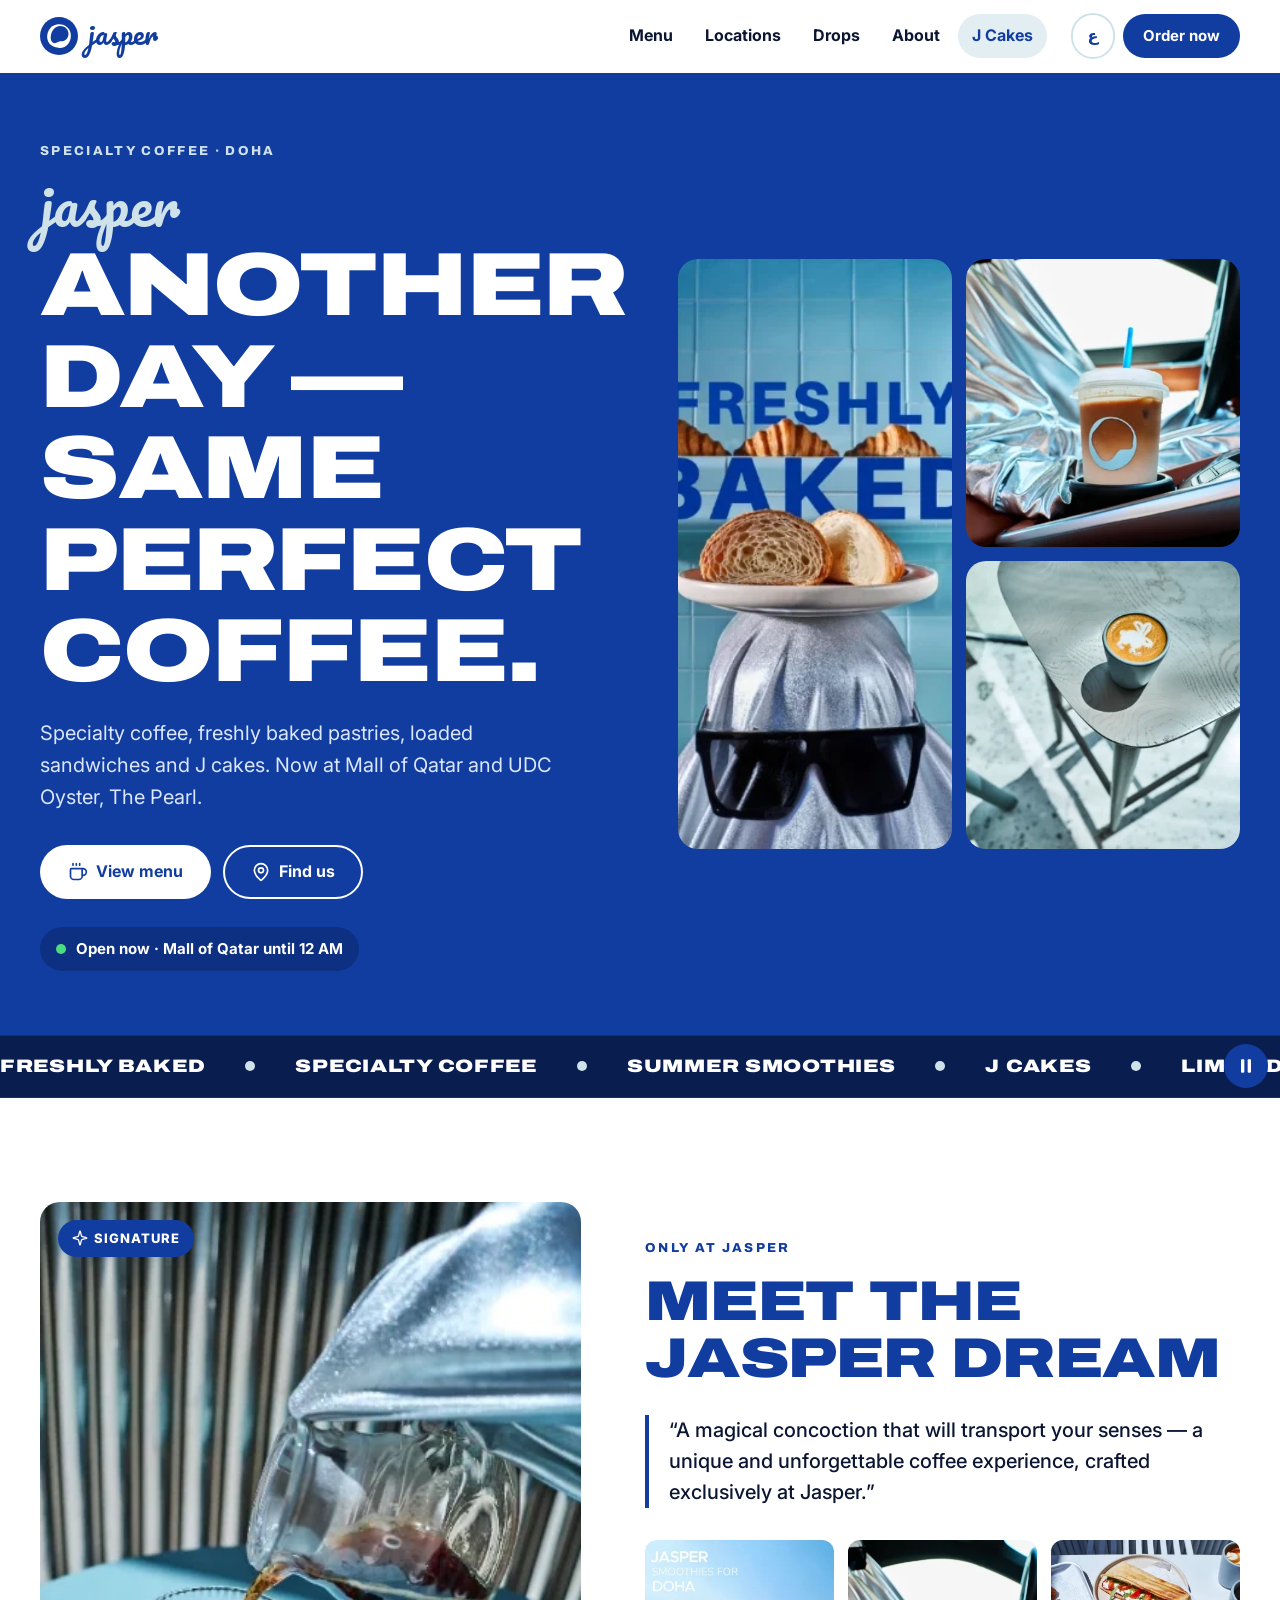
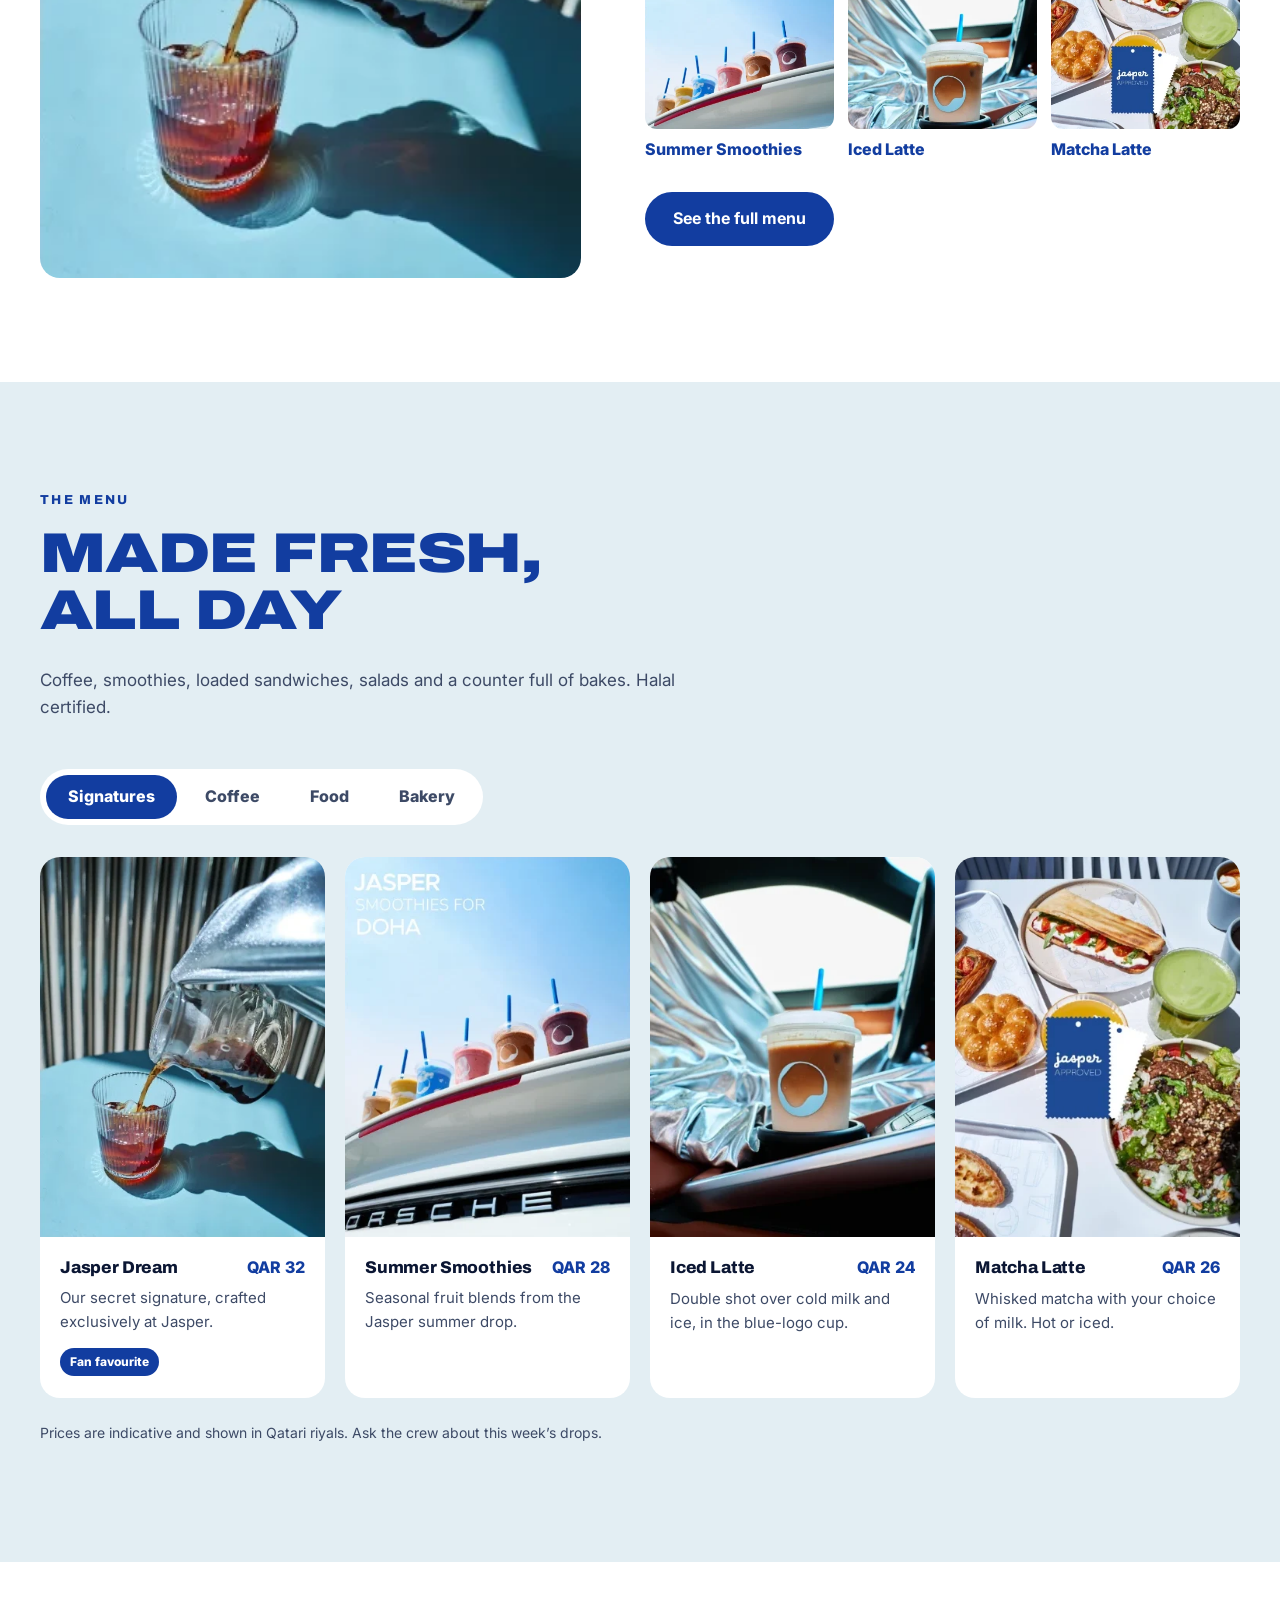
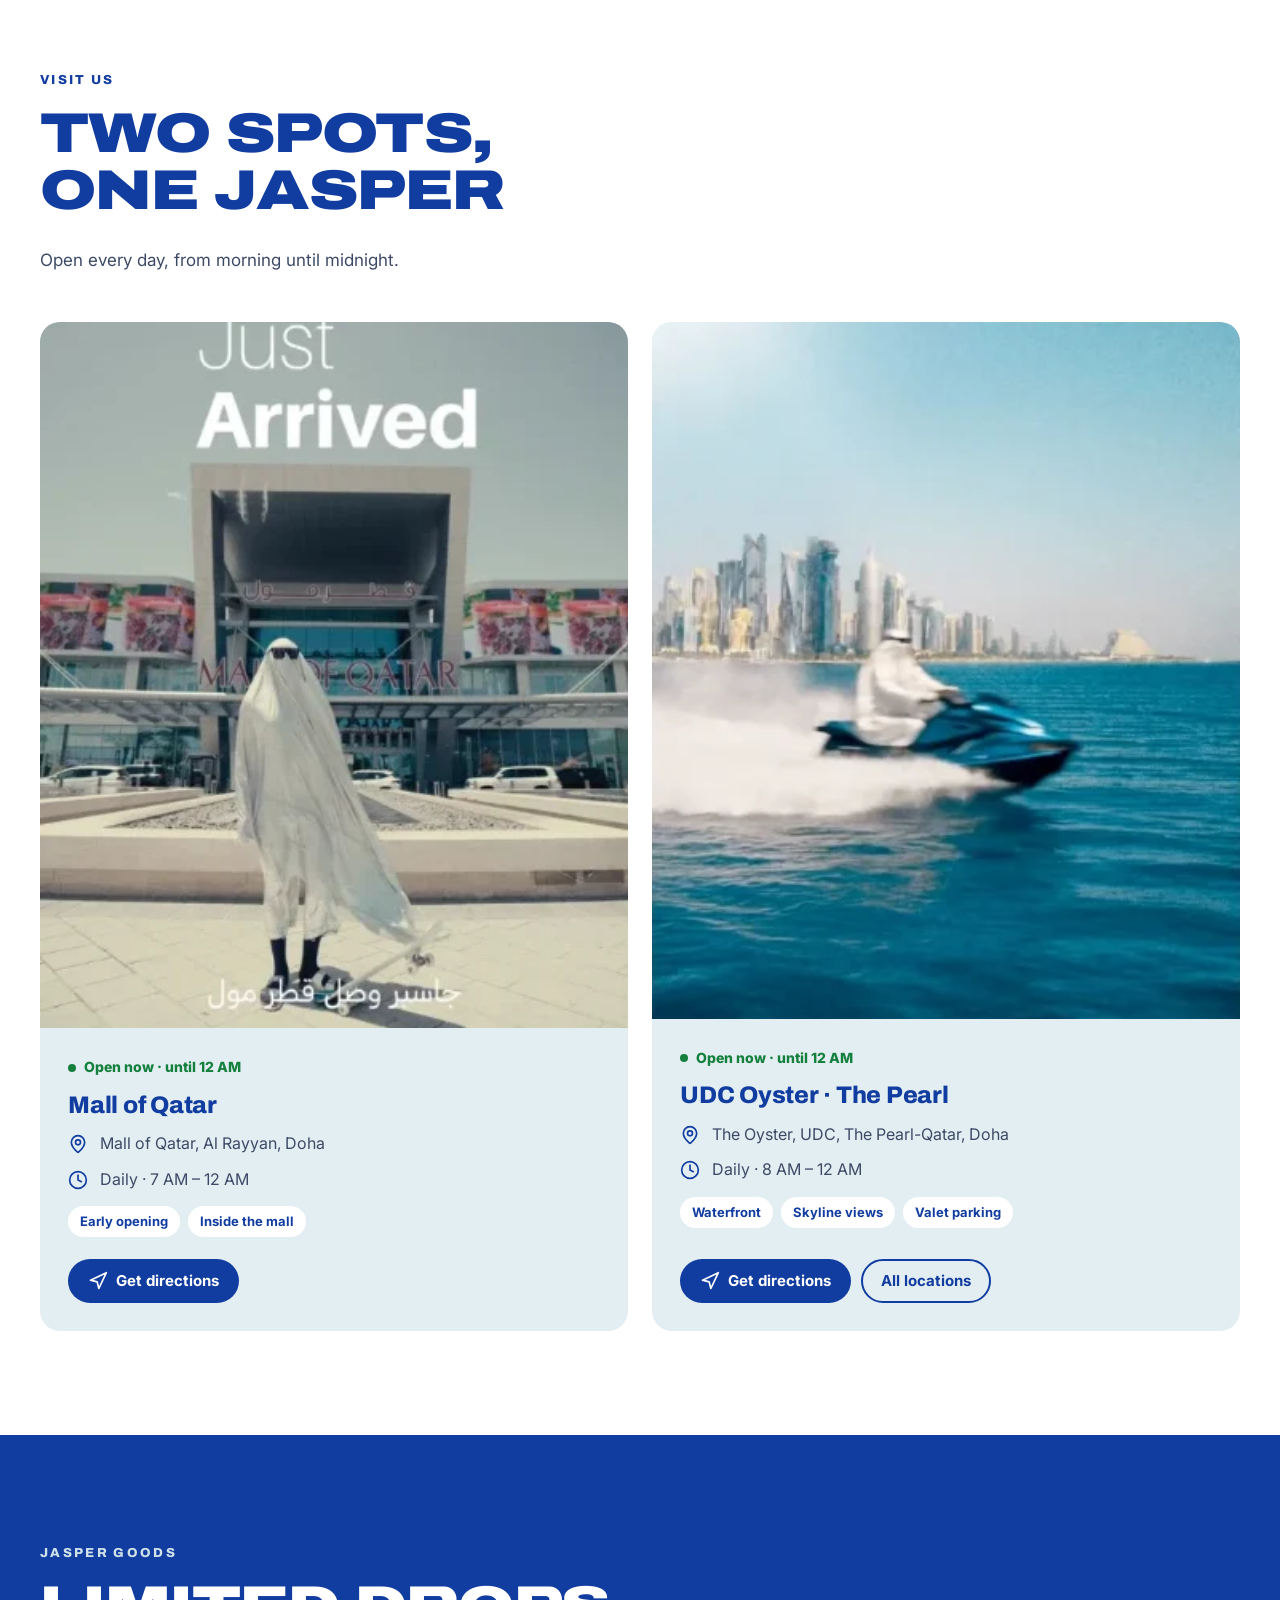
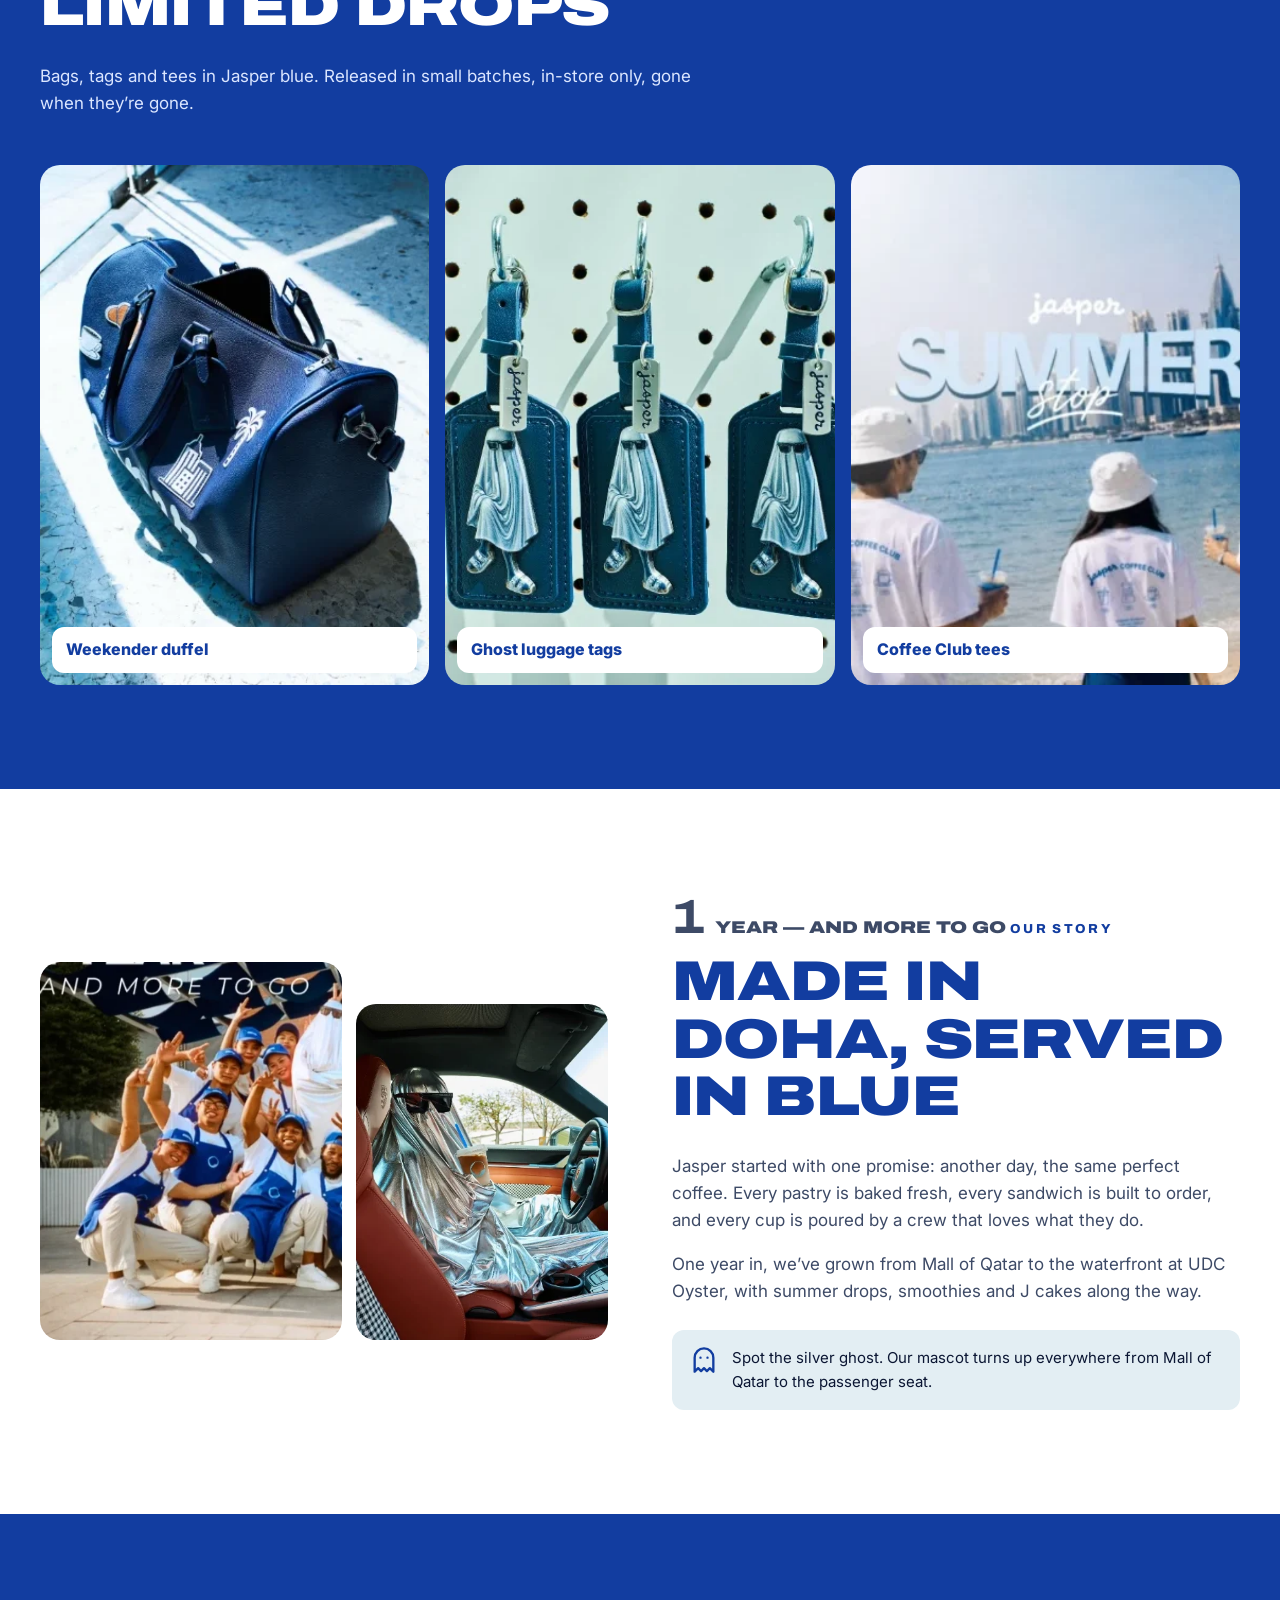
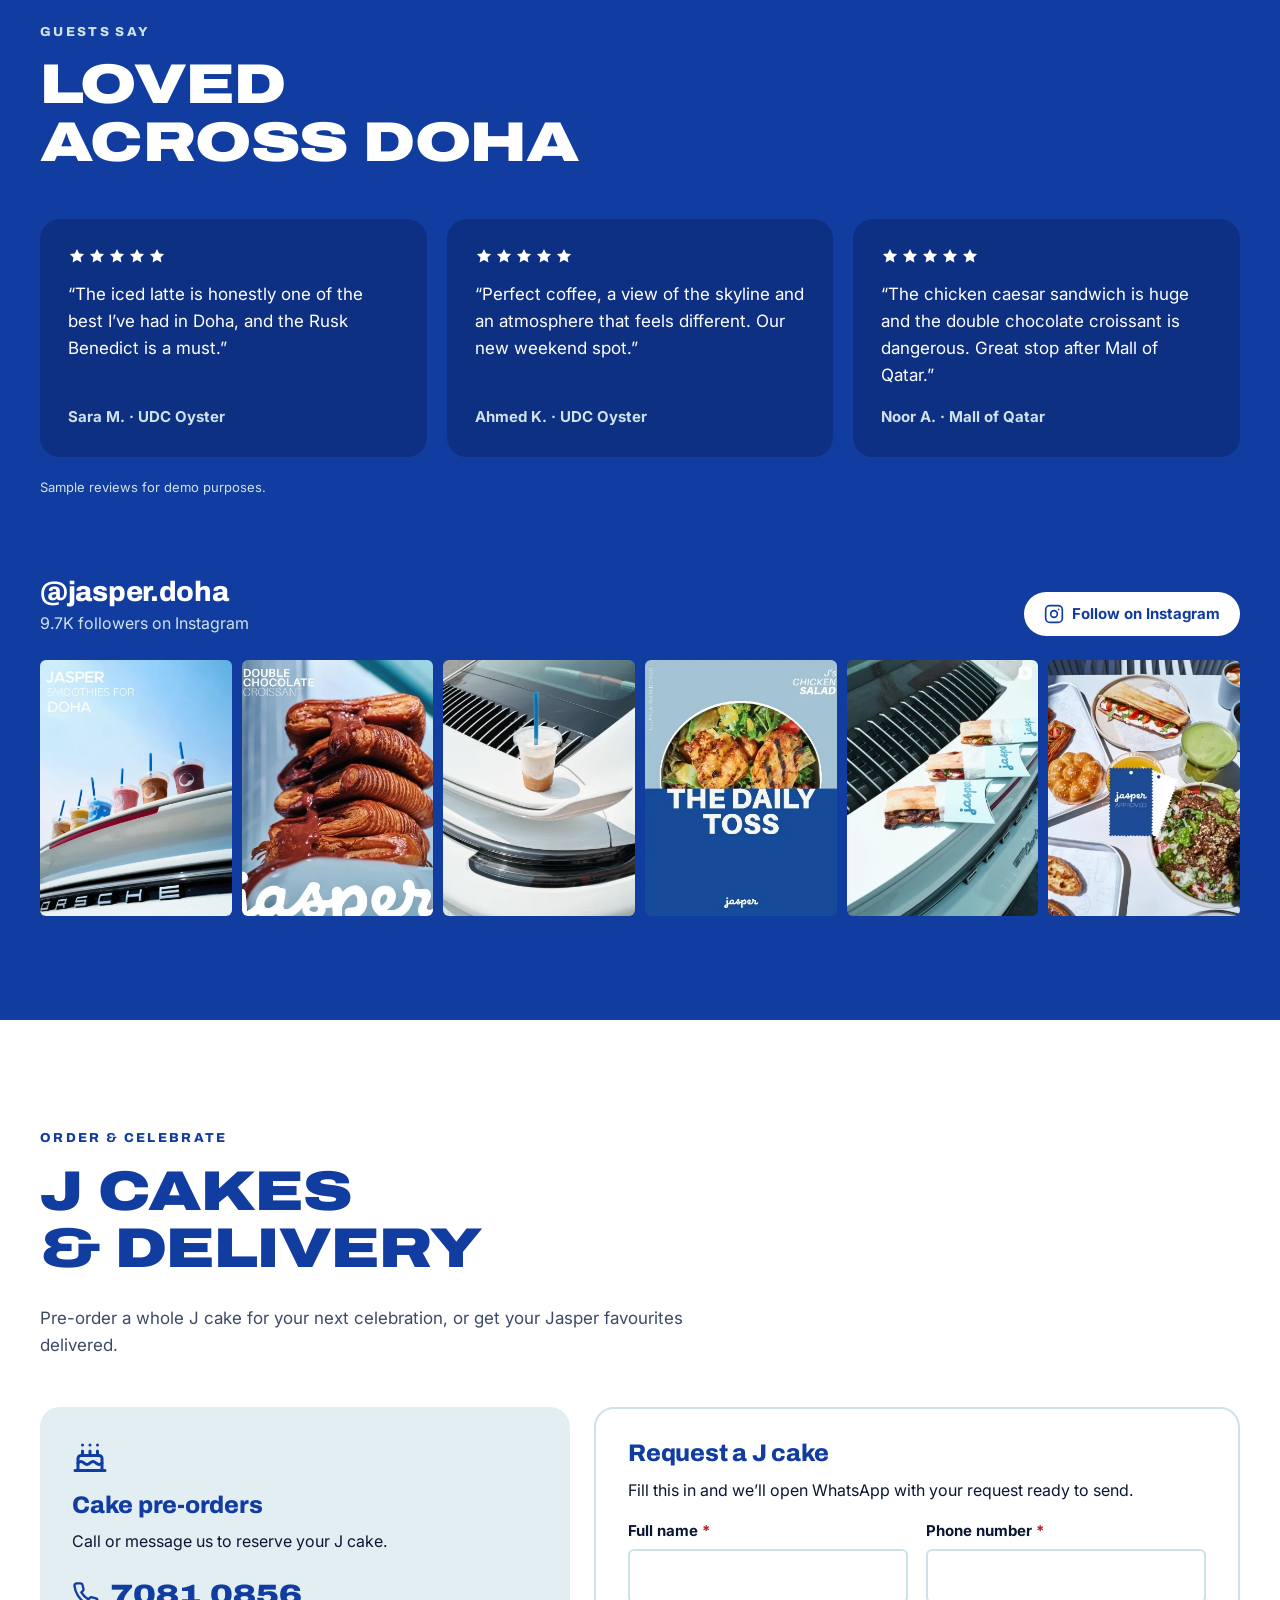
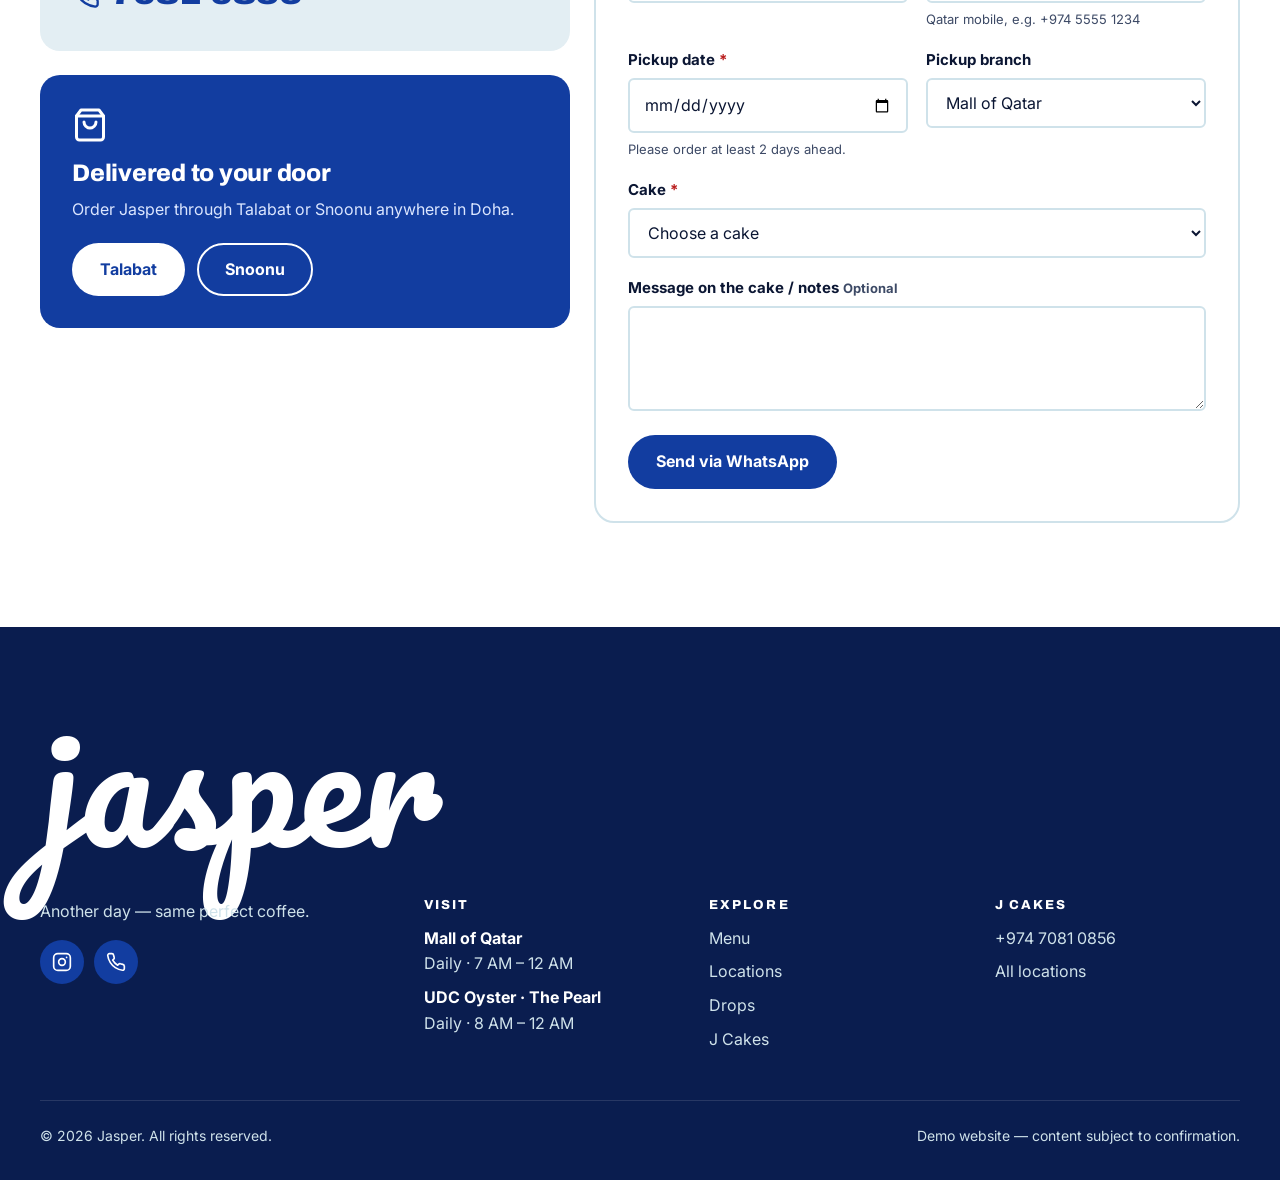
==== commit d908da76: "Send J cake requests to WhatsApp The cake form now validates, then opens wa.me/97470810856 with a pr" ====
--- a/jasper-coffee/index.html
+++ b/jasper-coffee/index.html
@@ -340,7 +340,7 @@
 
           <div class="form-card reveal">
             <h3 data-i18n="form.title">Request a J cake</h3>
-            <p data-i18n="form.intro">Tell us what you’re celebrating and we’ll call to confirm.</p>
+            <p data-i18n="form.intro">Fill this in and we’ll open WhatsApp with your request ready to send.</p>
             <form id="preorder-form" novalidate>
               <div class="form-grid">
                 <div class="field">
@@ -384,11 +384,11 @@
                 </div>
               </div>
               <div class="form-footer">
-                <button class="btn btn--primary" id="form-submit" type="submit"><span data-i18n="form.submit">Send request</span></button>
+                <button class="btn btn--primary" id="form-submit" type="submit"><span data-i18n="form.submit">Send via WhatsApp</span></button>
               </div>
               <p class="form-status" id="form-status" role="status" hidden>
                 <svg class="icon" aria-hidden="true"><use href="#i-check"/></svg>
-                <span data-i18n="form.success">Thank you! Your request was received.</span>
+                <span><span data-i18n="form.success">WhatsApp opened with your request.</span> <a id="wa-fallback" href="#" target="_blank" rel="noopener" hidden data-i18n="form.waFallback">WhatsApp didn’t open? Tap here.</a></span>
               </p>
             </form>
           </div>
--- a/jasper-coffee/assets/styles.css
+++ b/jasper-coffee/assets/styles.css
@@ -589,14 +589,7 @@
   font-weight: 700;
 }
 .form-status[hidden] { display: none; }
-.spinner {
-  width: 18px; height: 18px;
-  border: 2px solid rgb(255 255 255 / 0.4);
-  border-top-color: #fff;
-  border-radius: 50%;
-  animation: spin 0.8s linear infinite;
-}
-@keyframes spin { to { transform: rotate(360deg); } }
+.form-status a { color: inherit; }
 
 /* Footer */
 .site-footer { background: var(--blue-900); color: var(--ice-200); padding-block: 72px 32px; }
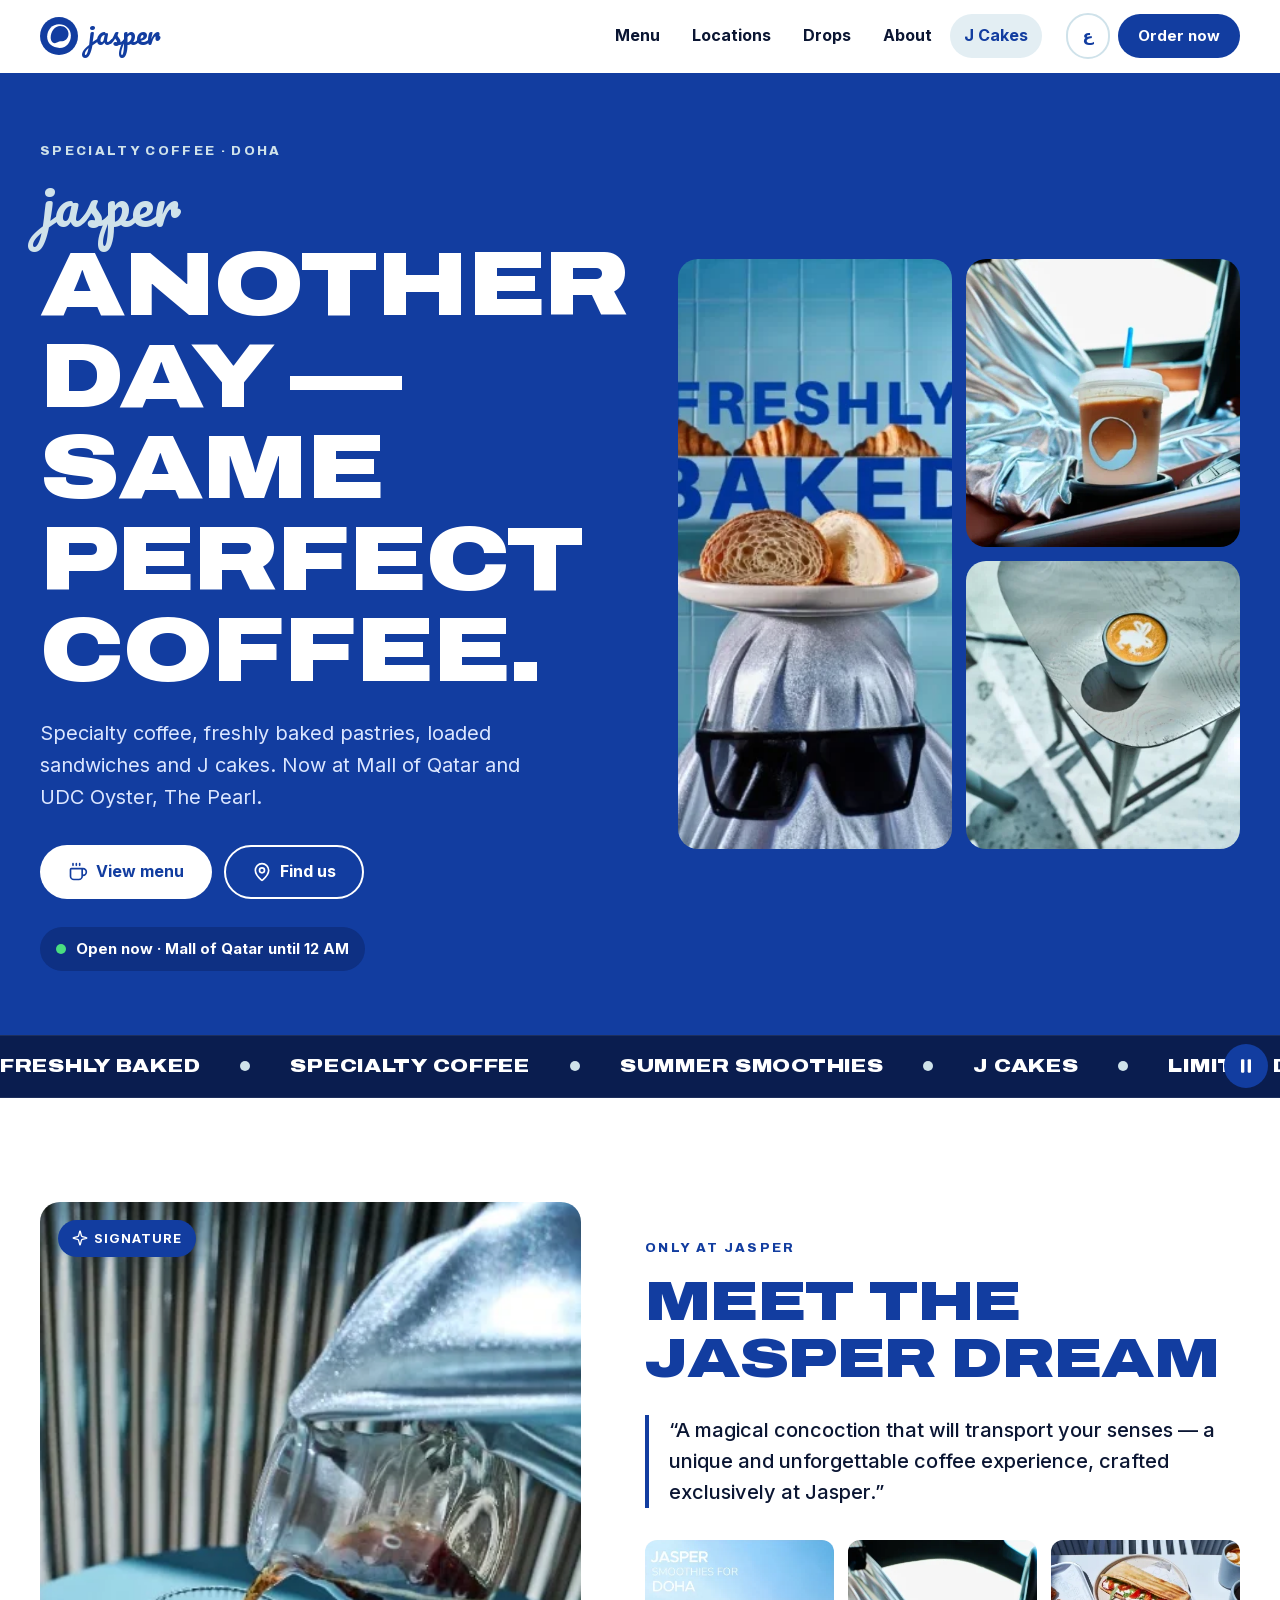
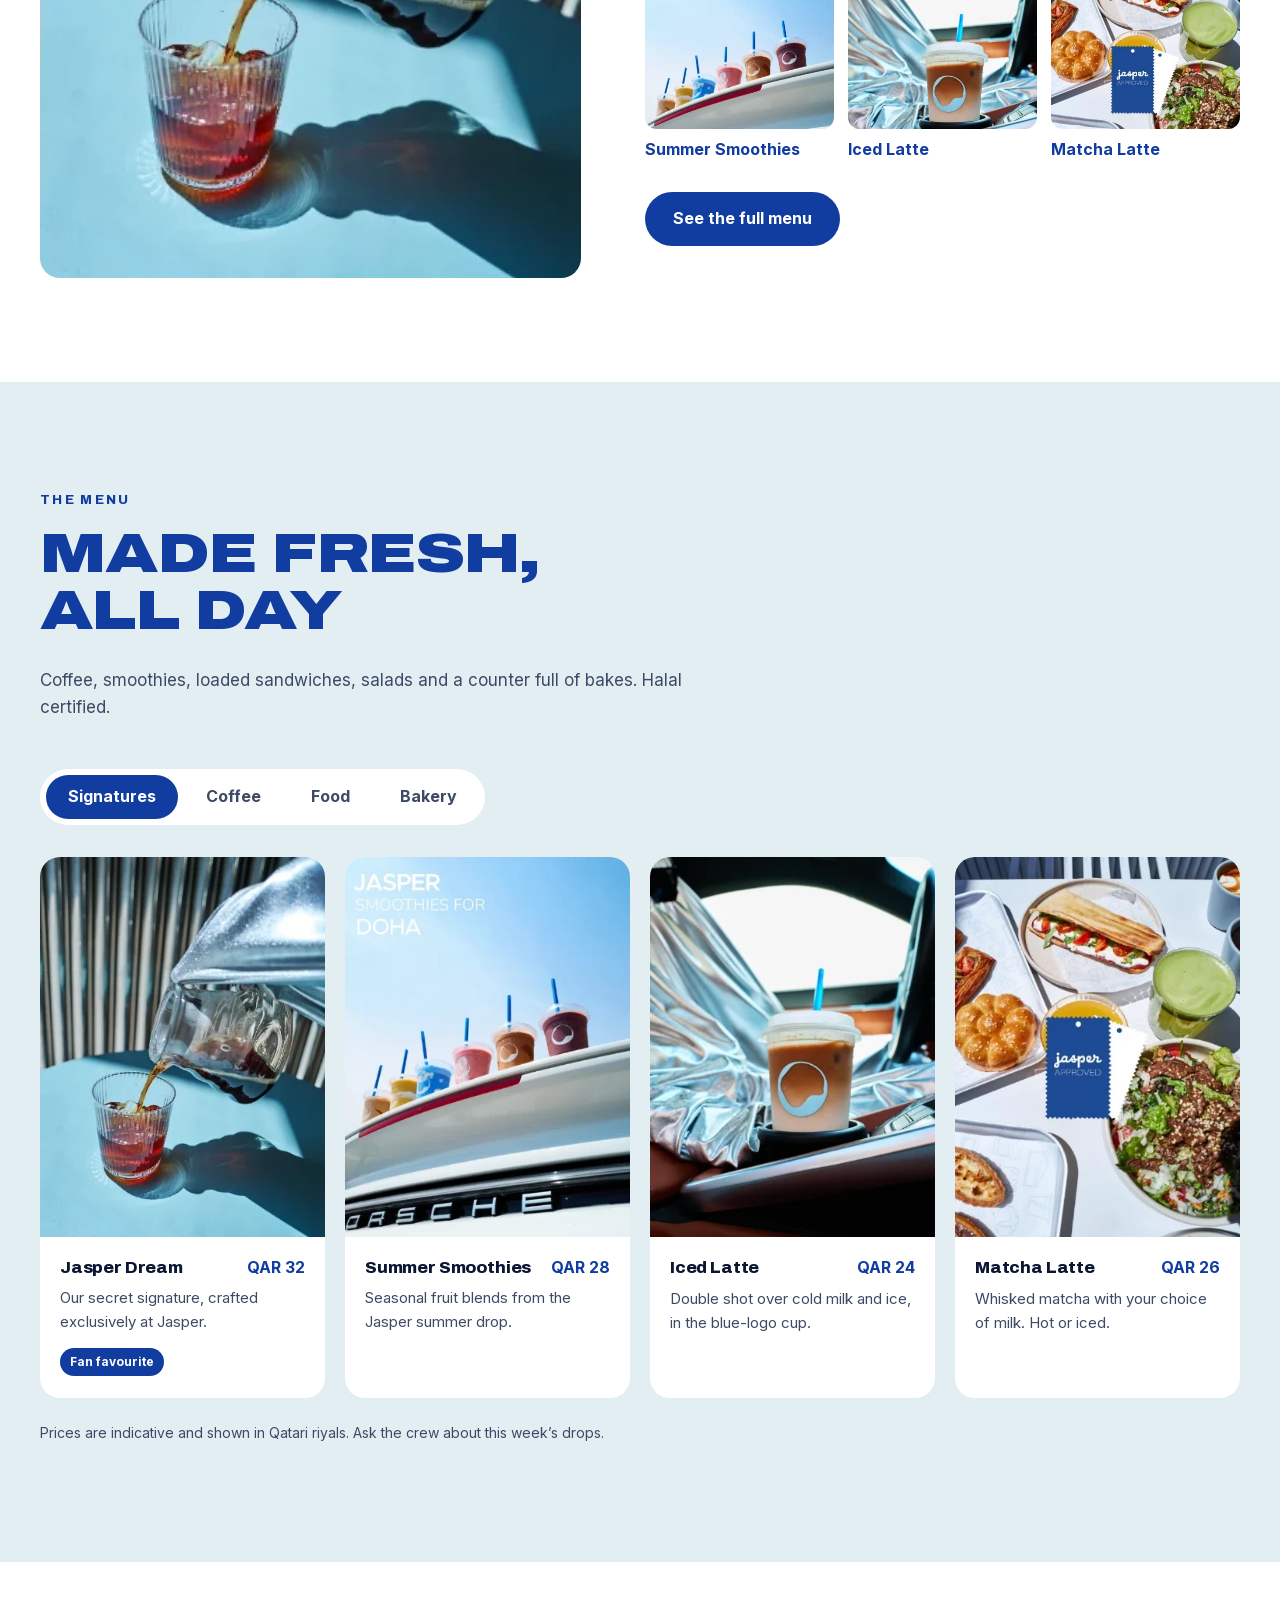
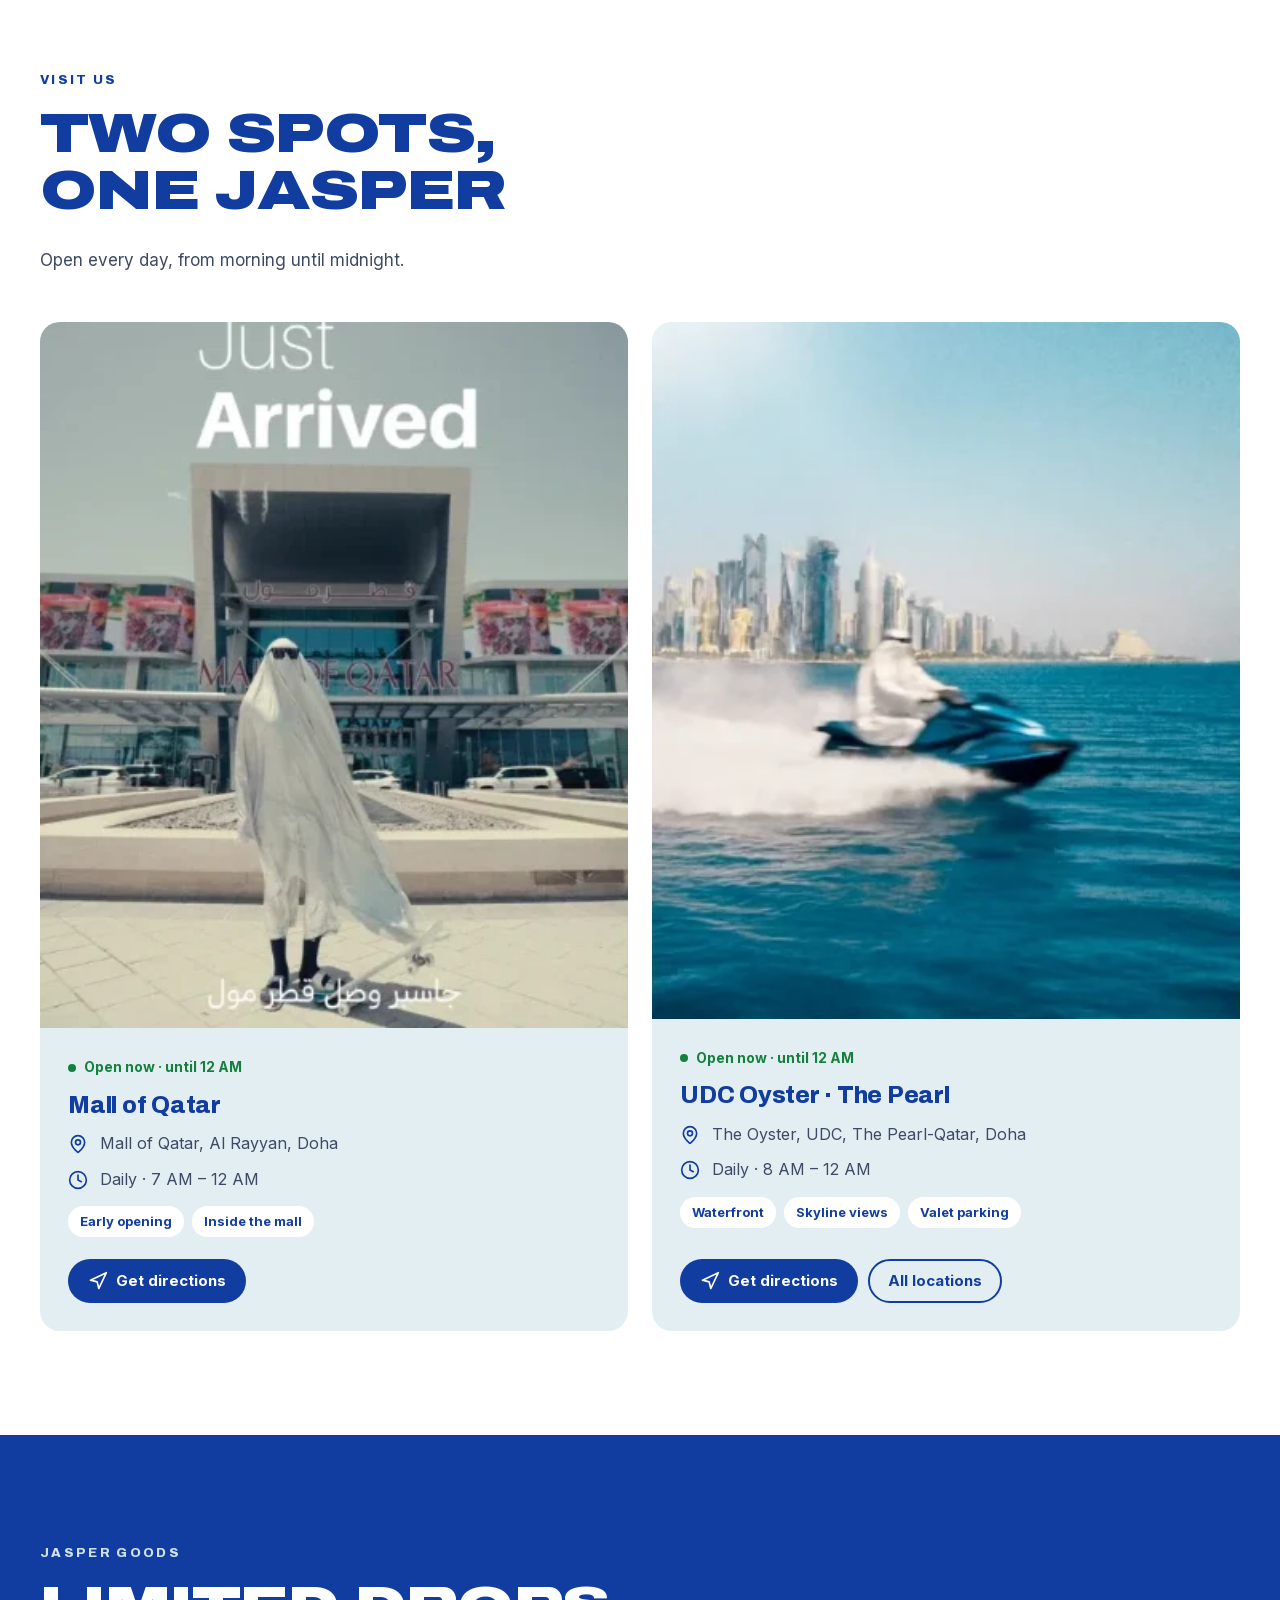
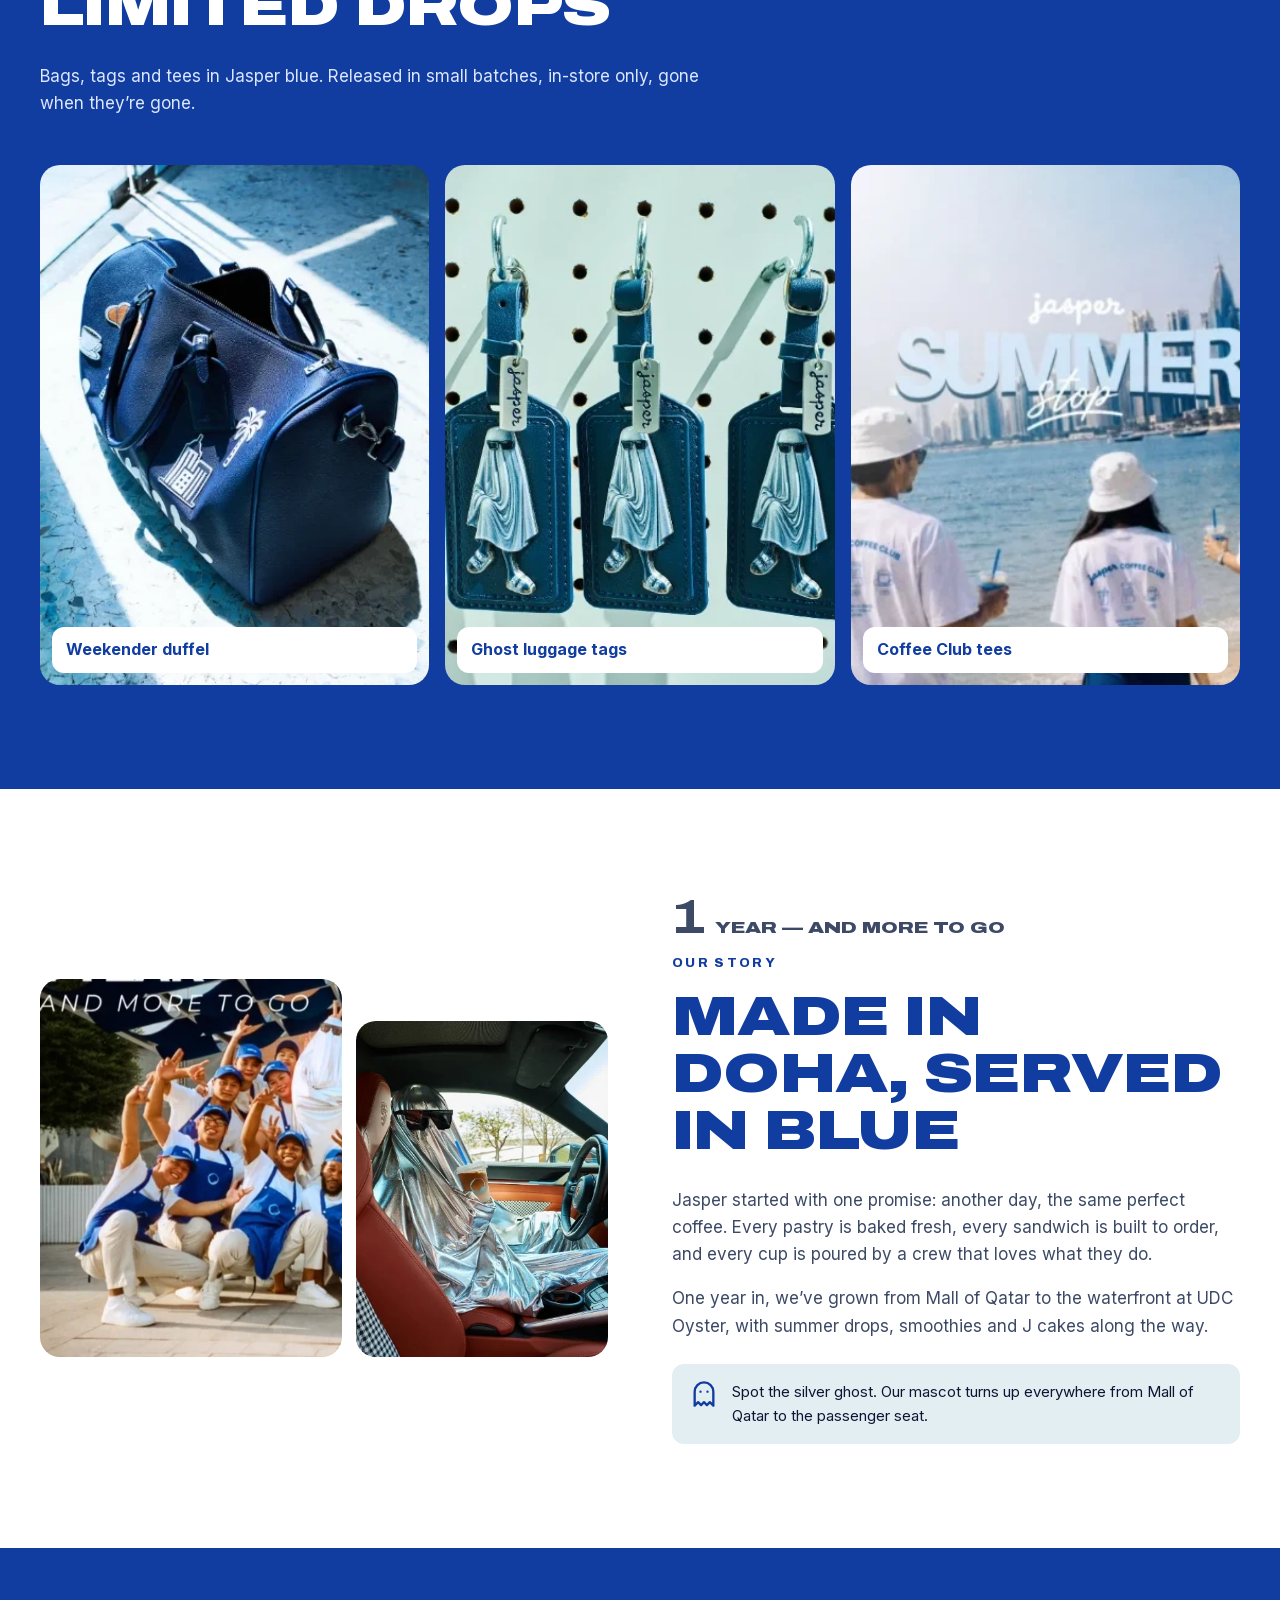
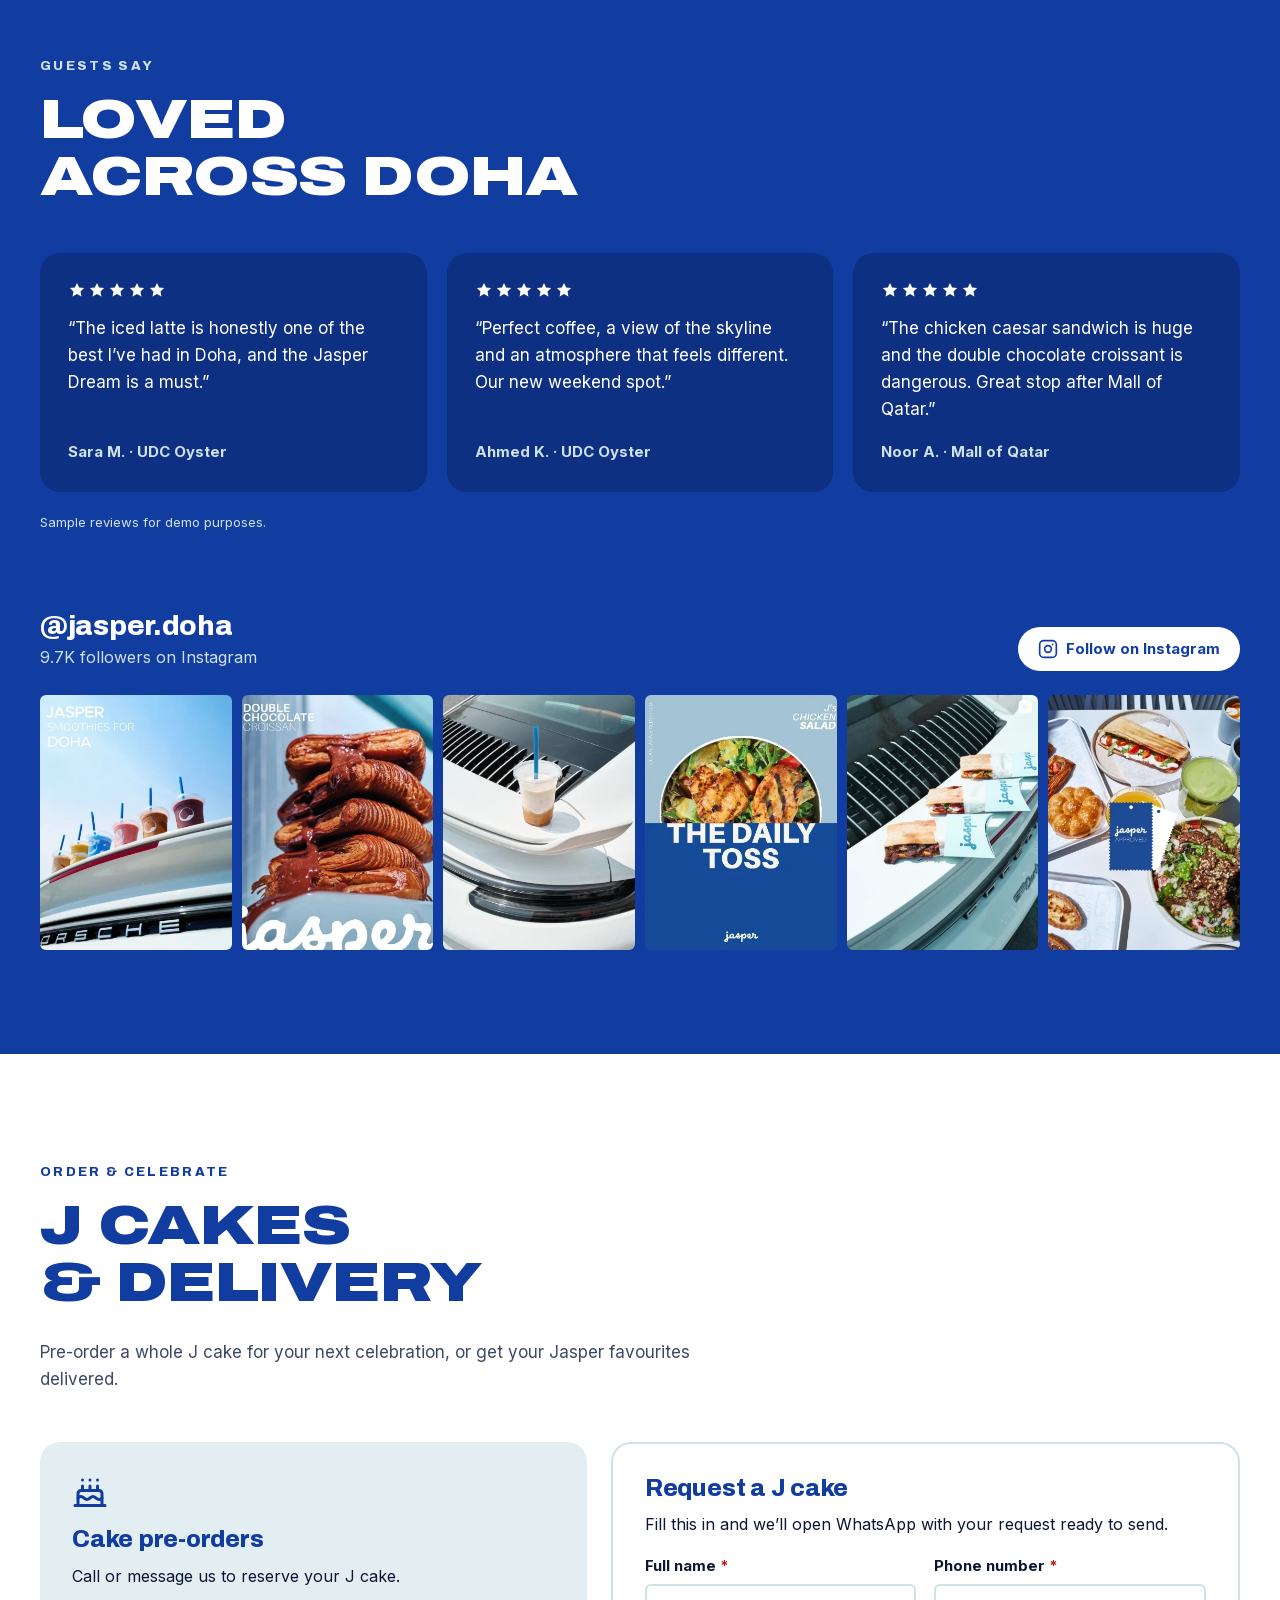
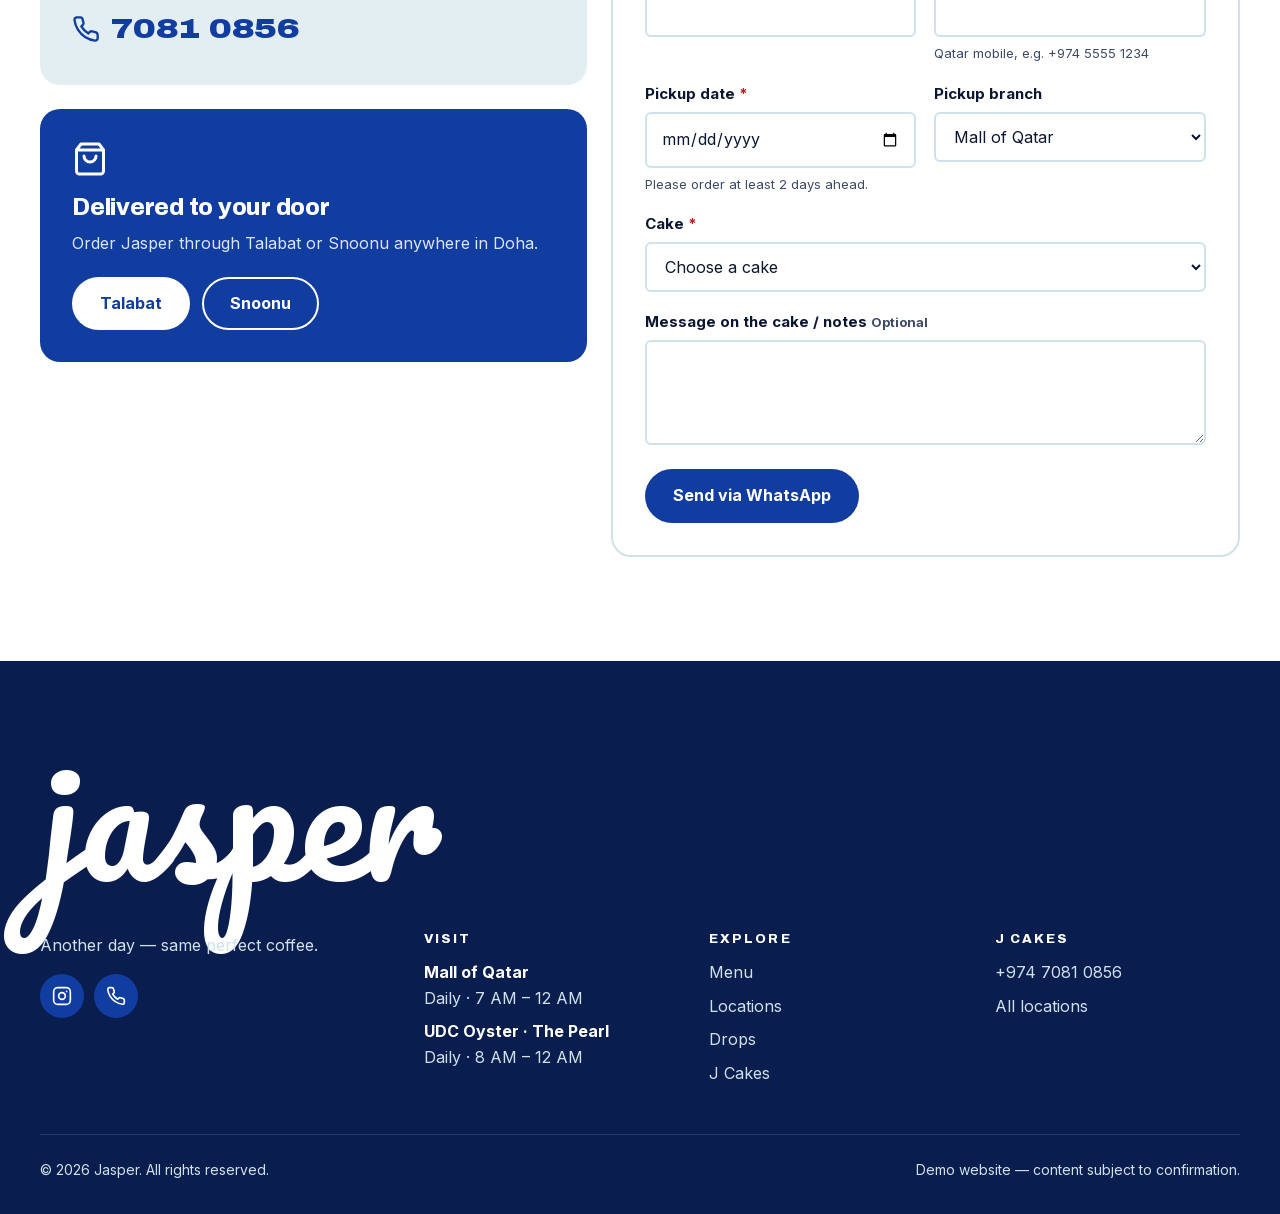
==== commit b32c0cb3: "Self-host fonts and polish Jasper demo Bundle Pacifico, Archivo, Inter and IBM Plex Sans Arabic (Lat" ====
--- a/jasper-coffee/index.html
+++ b/jasper-coffee/index.html
@@ -12,9 +12,7 @@
   <meta property="og:image" content="assets/img/freshly-baked.webp">
   <link rel="icon" href="data:image/svg+xml,%3Csvg xmlns='http://www.w3.org/2000/svg' viewBox='0 0 64 64'%3E%3Ccircle cx='32' cy='32' r='32' fill='%23123da0'/%3E%3Cpath d='M32 12c11 0 20 8 20 19s-7 21-19 21-21-7-21-19 9-21 20-21z' fill='%23fff'/%3E%3Cpath d='M34 15c8 0 14 6 14 13 0 8-6 13-13 13-4 0-7 3-10 3-4 0-7-4-7-9 0-11 7-20 16-20z' fill='%23123da0'/%3E%3C/svg%3E">
 
-  <link rel="preconnect" href="https://fonts.googleapis.com">
-  <link rel="preconnect" href="https://fonts.gstatic.com" crossorigin>
-  <link rel="stylesheet" href="https://fonts.googleapis.com/css2?family=Archivo:wdth,wght@100..125,700..900&family=Inter:wght@400;500;600;700&family=Pacifico&family=IBM+Plex+Sans+Arabic:wght@400;500;700&display=swap">
+  <link rel="stylesheet" href="assets/fonts/fonts.css">
   <link rel="stylesheet" href="assets/styles.css">
 
   <script type="application/ld+json">
--- a/jasper-coffee/assets/fonts/fonts.css
+++ b/jasper-coffee/assets/fonts/fonts.css
@@ -0,0 +1,110 @@
+/* Self-hosted from Google Fonts (SIL Open Font License) so the demo works offline. */
+/* Archivo · latin */
+@font-face {
+  font-family: 'Archivo';
+  font-style: normal;
+  font-weight: 700 900;
+  font-stretch: 100% 125%;
+  font-display: swap;
+  src: url(archivo-latin-0.woff2) format('woff2');
+  unicode-range: U+0000-00FF, U+0131, U+0152-0153, U+02BB-02BC, U+02C6, U+02DA, U+02DC, U+0304, U+0308, U+0329, U+2000-206F, U+20AC, U+2122, U+2191, U+2193, U+2212, U+2215, U+FEFF, U+FFFD;
+}
+/* IBM Plex Sans Arabic · arabic */
+@font-face {
+  font-family: 'IBM Plex Sans Arabic';
+  font-style: normal;
+  font-weight: 400;
+  font-display: swap;
+  src: url(ibm-plex-sans-arabic-arabic-1.woff2) format('woff2');
+  unicode-range: U+0600-06FF, U+0750-077F, U+0870-088E, U+0890-0891, U+0897-08E1, U+08E3-08FF, U+200C-200E, U+2010-2011, U+204F, U+2E41, U+FB50-FDFF, U+FE70-FE74, U+FE76-FEFC, U+102E0-102FB, U+10E60-10E7E, U+10EC2-10EC4, U+10EFC-10EFF, U+1EE00-1EE03, U+1EE05-1EE1F, U+1EE21-1EE22, U+1EE24, U+1EE27, U+1EE29-1EE32, U+1EE34-1EE37, U+1EE39, U+1EE3B, U+1EE42, U+1EE47, U+1EE49, U+1EE4B, U+1EE4D-1EE4F, U+1EE51-1EE52, U+1EE54, U+1EE57, U+1EE59, U+1EE5B, U+1EE5D, U+1EE5F, U+1EE61-1EE62, U+1EE64, U+1EE67-1EE6A, U+1EE6C-1EE72, U+1EE74-1EE77, U+1EE79-1EE7C, U+1EE7E, U+1EE80-1EE89, U+1EE8B-1EE9B, U+1EEA1-1EEA3, U+1EEA5-1EEA9, U+1EEAB-1EEBB, U+1EEF0-1EEF1;
+}
+/* IBM Plex Sans Arabic · latin */
+@font-face {
+  font-family: 'IBM Plex Sans Arabic';
+  font-style: normal;
+  font-weight: 400;
+  font-display: swap;
+  src: url(ibm-plex-sans-arabic-latin-2.woff2) format('woff2');
+  unicode-range: U+0000-00FF, U+0131, U+0152-0153, U+02BB-02BC, U+02C6, U+02DA, U+02DC, U+0304, U+0308, U+0329, U+2000-206F, U+20AC, U+2122, U+2191, U+2193, U+2212, U+2215, U+FEFF, U+FFFD;
+}
+/* IBM Plex Sans Arabic · arabic */
+@font-face {
+  font-family: 'IBM Plex Sans Arabic';
+  font-style: normal;
+  font-weight: 500;
+  font-display: swap;
+  src: url(ibm-plex-sans-arabic-arabic-3.woff2) format('woff2');
+  unicode-range: U+0600-06FF, U+0750-077F, U+0870-088E, U+0890-0891, U+0897-08E1, U+08E3-08FF, U+200C-200E, U+2010-2011, U+204F, U+2E41, U+FB50-FDFF, U+FE70-FE74, U+FE76-FEFC, U+102E0-102FB, U+10E60-10E7E, U+10EC2-10EC4, U+10EFC-10EFF, U+1EE00-1EE03, U+1EE05-1EE1F, U+1EE21-1EE22, U+1EE24, U+1EE27, U+1EE29-1EE32, U+1EE34-1EE37, U+1EE39, U+1EE3B, U+1EE42, U+1EE47, U+1EE49, U+1EE4B, U+1EE4D-1EE4F, U+1EE51-1EE52, U+1EE54, U+1EE57, U+1EE59, U+1EE5B, U+1EE5D, U+1EE5F, U+1EE61-1EE62, U+1EE64, U+1EE67-1EE6A, U+1EE6C-1EE72, U+1EE74-1EE77, U+1EE79-1EE7C, U+1EE7E, U+1EE80-1EE89, U+1EE8B-1EE9B, U+1EEA1-1EEA3, U+1EEA5-1EEA9, U+1EEAB-1EEBB, U+1EEF0-1EEF1;
+}
+/* IBM Plex Sans Arabic · latin */
+@font-face {
+  font-family: 'IBM Plex Sans Arabic';
+  font-style: normal;
+  font-weight: 500;
+  font-display: swap;
+  src: url(ibm-plex-sans-arabic-latin-4.woff2) format('woff2');
+  unicode-range: U+0000-00FF, U+0131, U+0152-0153, U+02BB-02BC, U+02C6, U+02DA, U+02DC, U+0304, U+0308, U+0329, U+2000-206F, U+20AC, U+2122, U+2191, U+2193, U+2212, U+2215, U+FEFF, U+FFFD;
+}
+/* IBM Plex Sans Arabic · arabic */
+@font-face {
+  font-family: 'IBM Plex Sans Arabic';
+  font-style: normal;
+  font-weight: 700;
+  font-display: swap;
+  src: url(ibm-plex-sans-arabic-arabic-5.woff2) format('woff2');
+  unicode-range: U+0600-06FF, U+0750-077F, U+0870-088E, U+0890-0891, U+0897-08E1, U+08E3-08FF, U+200C-200E, U+2010-2011, U+204F, U+2E41, U+FB50-FDFF, U+FE70-FE74, U+FE76-FEFC, U+102E0-102FB, U+10E60-10E7E, U+10EC2-10EC4, U+10EFC-10EFF, U+1EE00-1EE03, U+1EE05-1EE1F, U+1EE21-1EE22, U+1EE24, U+1EE27, U+1EE29-1EE32, U+1EE34-1EE37, U+1EE39, U+1EE3B, U+1EE42, U+1EE47, U+1EE49, U+1EE4B, U+1EE4D-1EE4F, U+1EE51-1EE52, U+1EE54, U+1EE57, U+1EE59, U+1EE5B, U+1EE5D, U+1EE5F, U+1EE61-1EE62, U+1EE64, U+1EE67-1EE6A, U+1EE6C-1EE72, U+1EE74-1EE77, U+1EE79-1EE7C, U+1EE7E, U+1EE80-1EE89, U+1EE8B-1EE9B, U+1EEA1-1EEA3, U+1EEA5-1EEA9, U+1EEAB-1EEBB, U+1EEF0-1EEF1;
+}
+/* IBM Plex Sans Arabic · latin */
+@font-face {
+  font-family: 'IBM Plex Sans Arabic';
+  font-style: normal;
+  font-weight: 700;
+  font-display: swap;
+  src: url(ibm-plex-sans-arabic-latin-6.woff2) format('woff2');
+  unicode-range: U+0000-00FF, U+0131, U+0152-0153, U+02BB-02BC, U+02C6, U+02DA, U+02DC, U+0304, U+0308, U+0329, U+2000-206F, U+20AC, U+2122, U+2191, U+2193, U+2212, U+2215, U+FEFF, U+FFFD;
+}
+/* Inter · latin */
+@font-face {
+  font-family: 'Inter';
+  font-style: normal;
+  font-weight: 400;
+  font-display: swap;
+  src: url(inter-latin-7.woff2) format('woff2');
+  unicode-range: U+0000-00FF, U+0131, U+0152-0153, U+02BB-02BC, U+02C6, U+02DA, U+02DC, U+0304, U+0308, U+0329, U+2000-206F, U+20AC, U+2122, U+2191, U+2193, U+2212, U+2215, U+FEFF, U+FFFD;
+}
+/* Inter · latin */
+@font-face {
+  font-family: 'Inter';
+  font-style: normal;
+  font-weight: 500;
+  font-display: swap;
+  src: url(inter-latin-7.woff2) format('woff2');
+  unicode-range: U+0000-00FF, U+0131, U+0152-0153, U+02BB-02BC, U+02C6, U+02DA, U+02DC, U+0304, U+0308, U+0329, U+2000-206F, U+20AC, U+2122, U+2191, U+2193, U+2212, U+2215, U+FEFF, U+FFFD;
+}
+/* Inter · latin */
+@font-face {
+  font-family: 'Inter';
+  font-style: normal;
+  font-weight: 600;
+  font-display: swap;
+  src: url(inter-latin-7.woff2) format('woff2');
+  unicode-range: U+0000-00FF, U+0131, U+0152-0153, U+02BB-02BC, U+02C6, U+02DA, U+02DC, U+0304, U+0308, U+0329, U+2000-206F, U+20AC, U+2122, U+2191, U+2193, U+2212, U+2215, U+FEFF, U+FFFD;
+}
+/* Inter · latin */
+@font-face {
+  font-family: 'Inter';
+  font-style: normal;
+  font-weight: 700;
+  font-display: swap;
+  src: url(inter-latin-7.woff2) format('woff2');
+  unicode-range: U+0000-00FF, U+0131, U+0152-0153, U+02BB-02BC, U+02C6, U+02DA, U+02DC, U+0304, U+0308, U+0329, U+2000-206F, U+20AC, U+2122, U+2191, U+2193, U+2212, U+2215, U+FEFF, U+FFFD;
+}
+/* Pacifico · latin */
+@font-face {
+  font-family: 'Pacifico';
+  font-style: normal;
+  font-weight: 400;
+  font-display: swap;
+  src: url(pacifico-latin-8.woff2) format('woff2');
+  unicode-range: U+0000-00FF, U+0131, U+0152-0153, U+02BB-02BC, U+02C6, U+02DA, U+02DC, U+0304, U+0308, U+0329, U+2000-206F, U+20AC, U+2122, U+2191, U+2193, U+2212, U+2215, U+FEFF, U+FFFD;
+}
--- a/jasper-coffee/assets/styles.css
+++ b/jasper-coffee/assets/styles.css
@@ -478,7 +478,7 @@
 .about-photos .ph:first-child { aspect-ratio: 4 / 5; }
 .about-copy p { color: var(--ink-muted); font-size: 1.0625rem; }
 .year-badge {
-  display: inline-flex;
+  display: flex;
   align-items: baseline;
   gap: 10px;
   font-family: var(--font-display);
